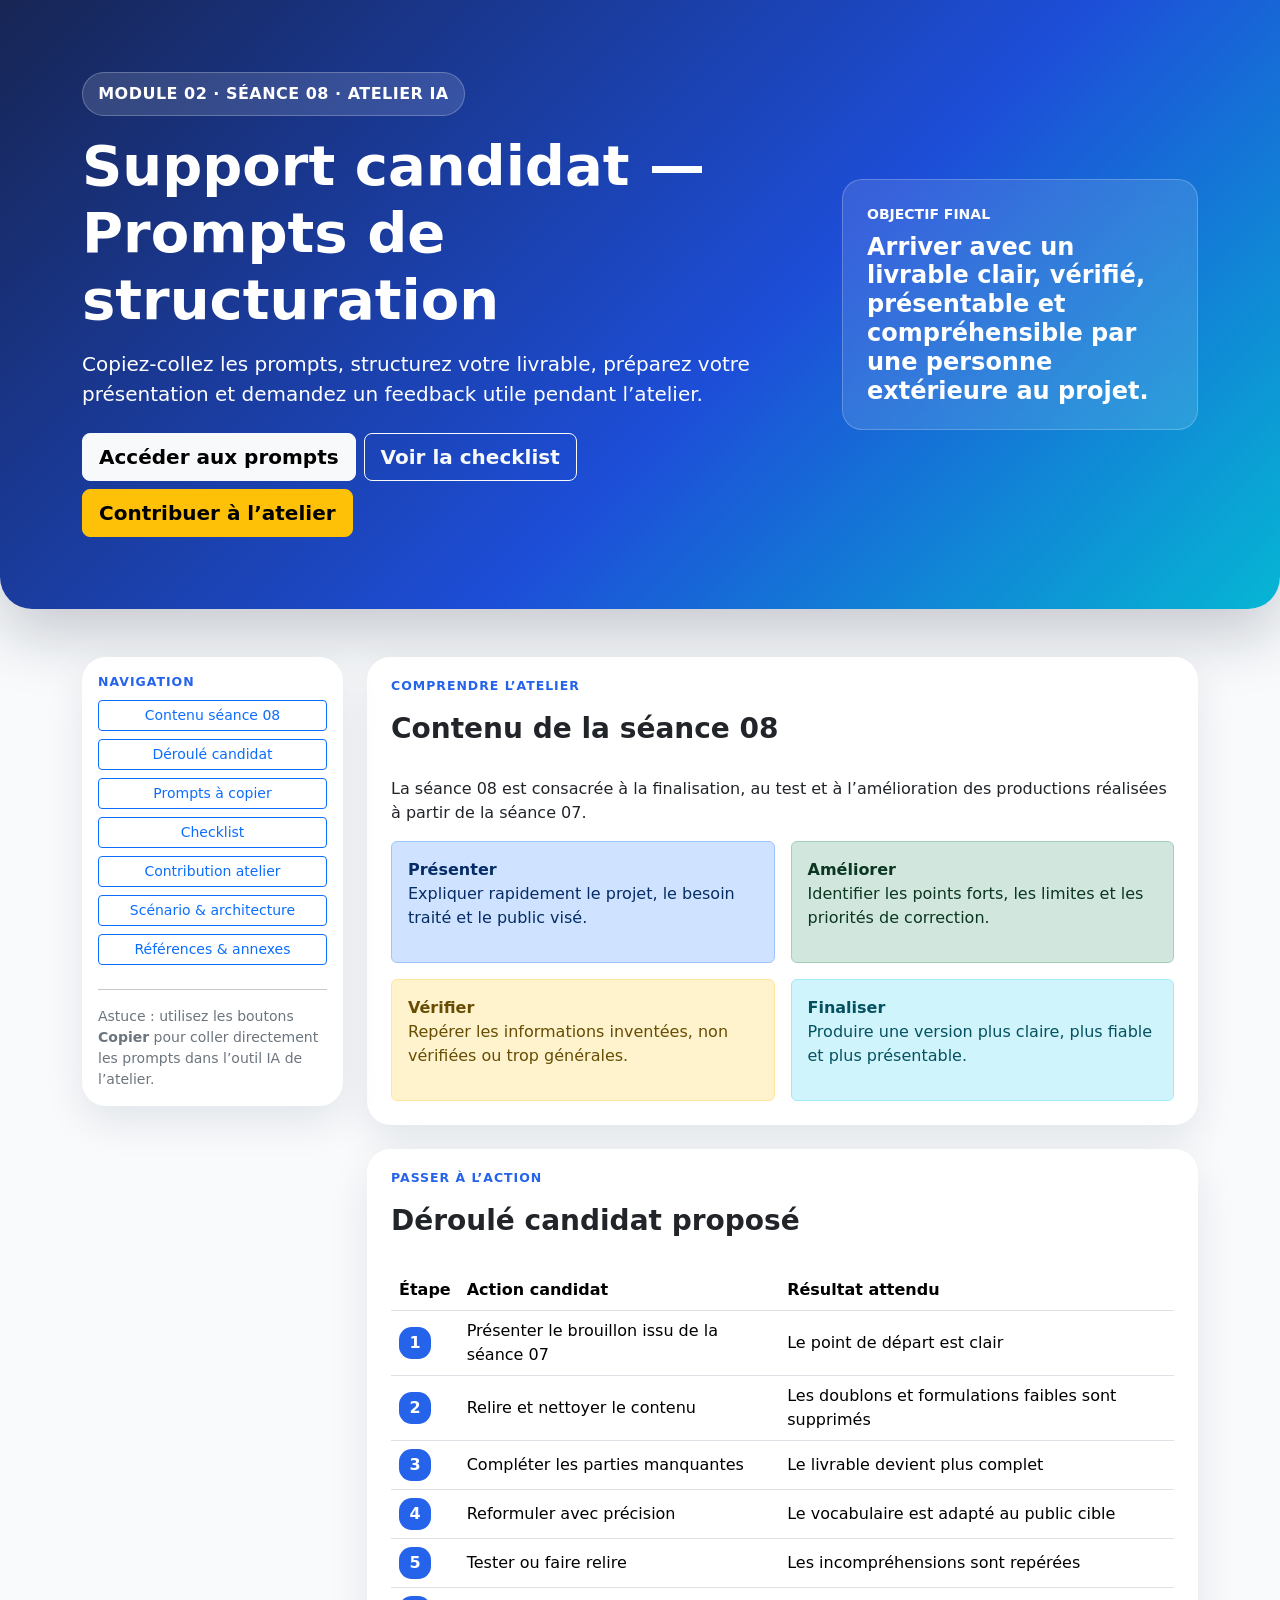
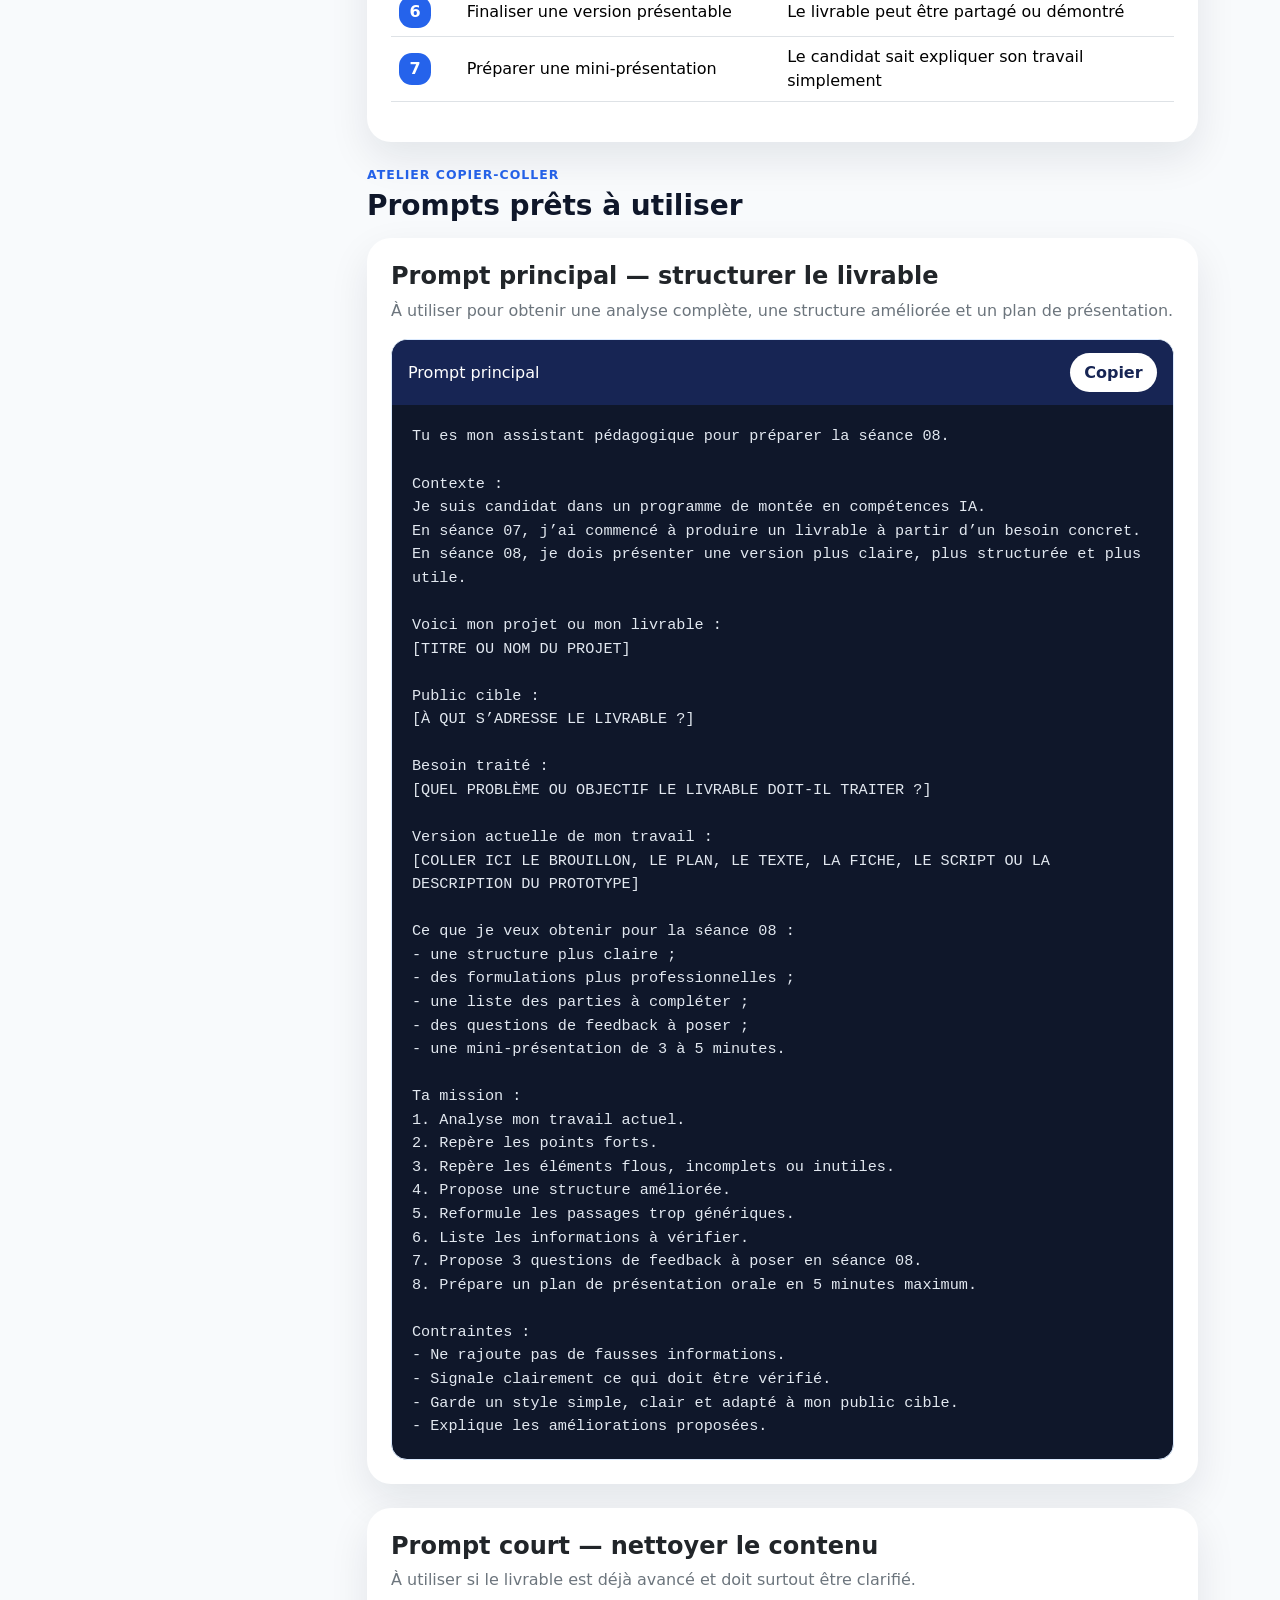
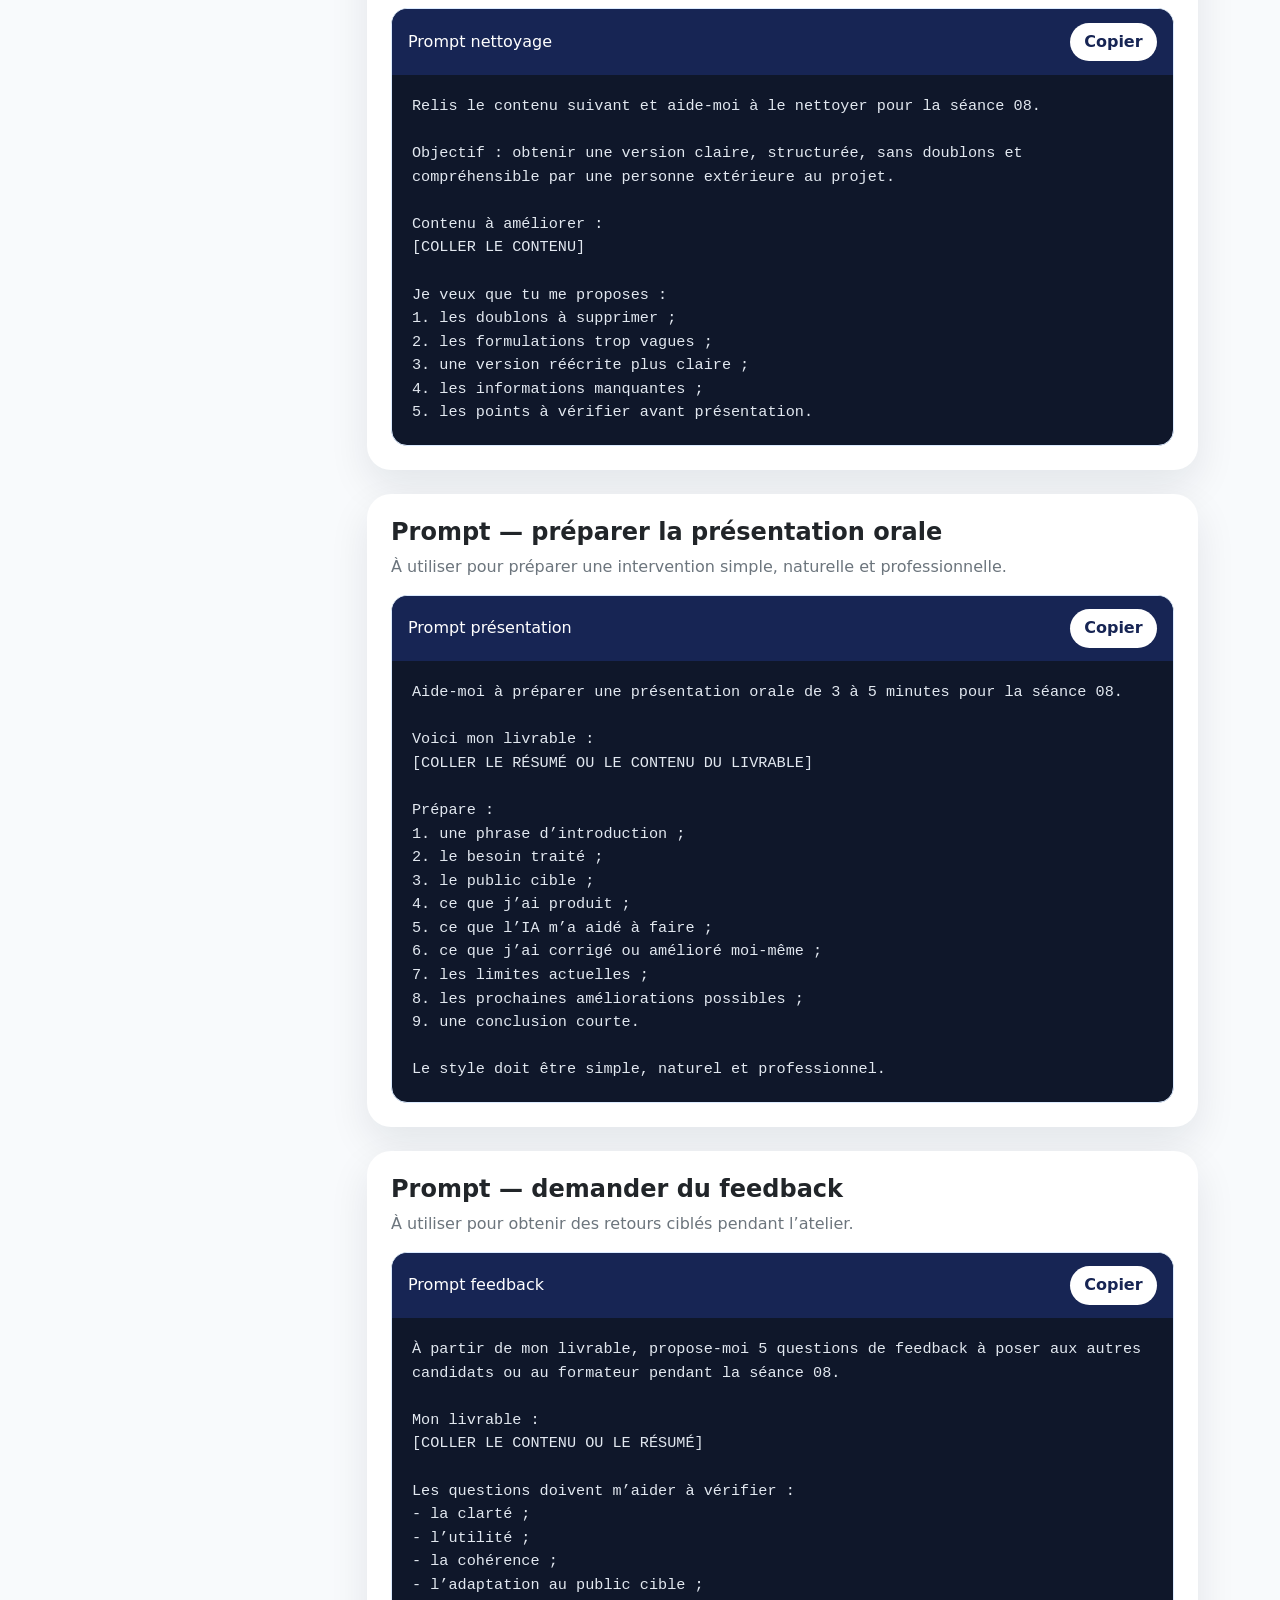
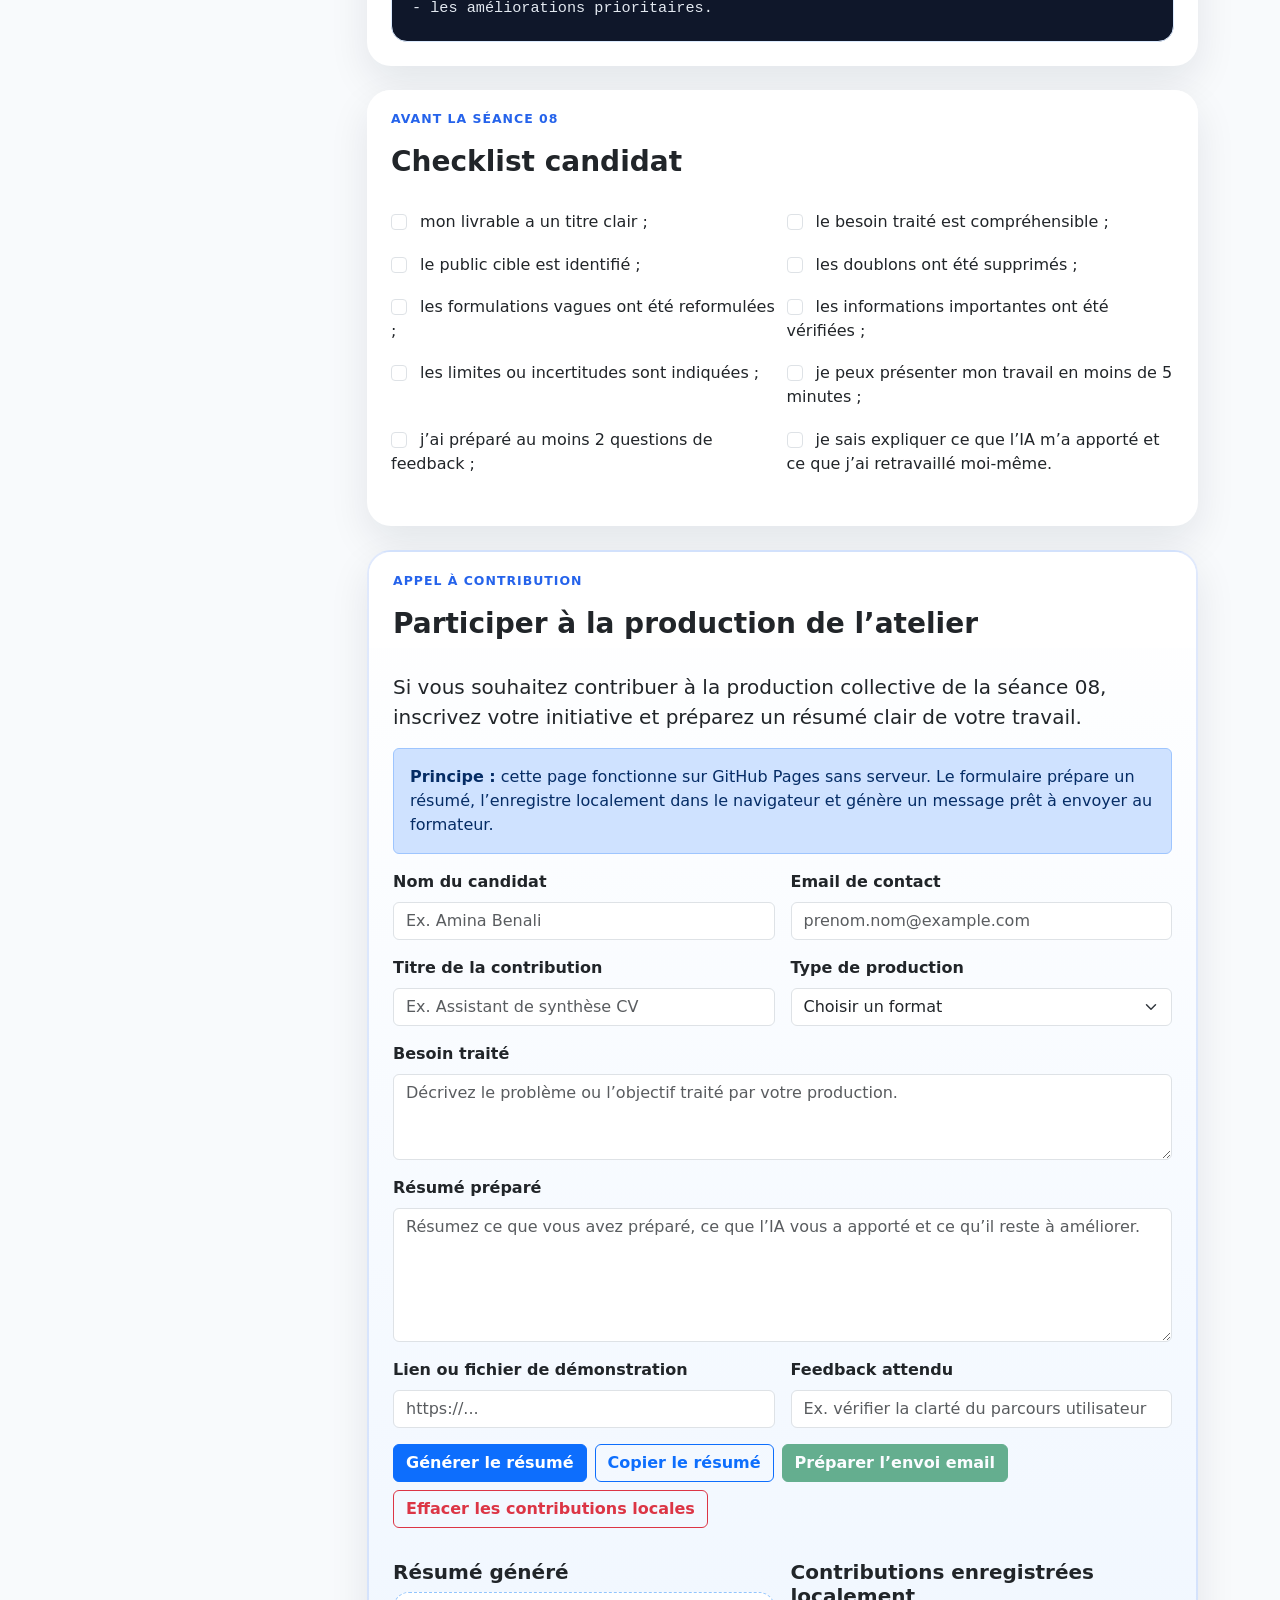
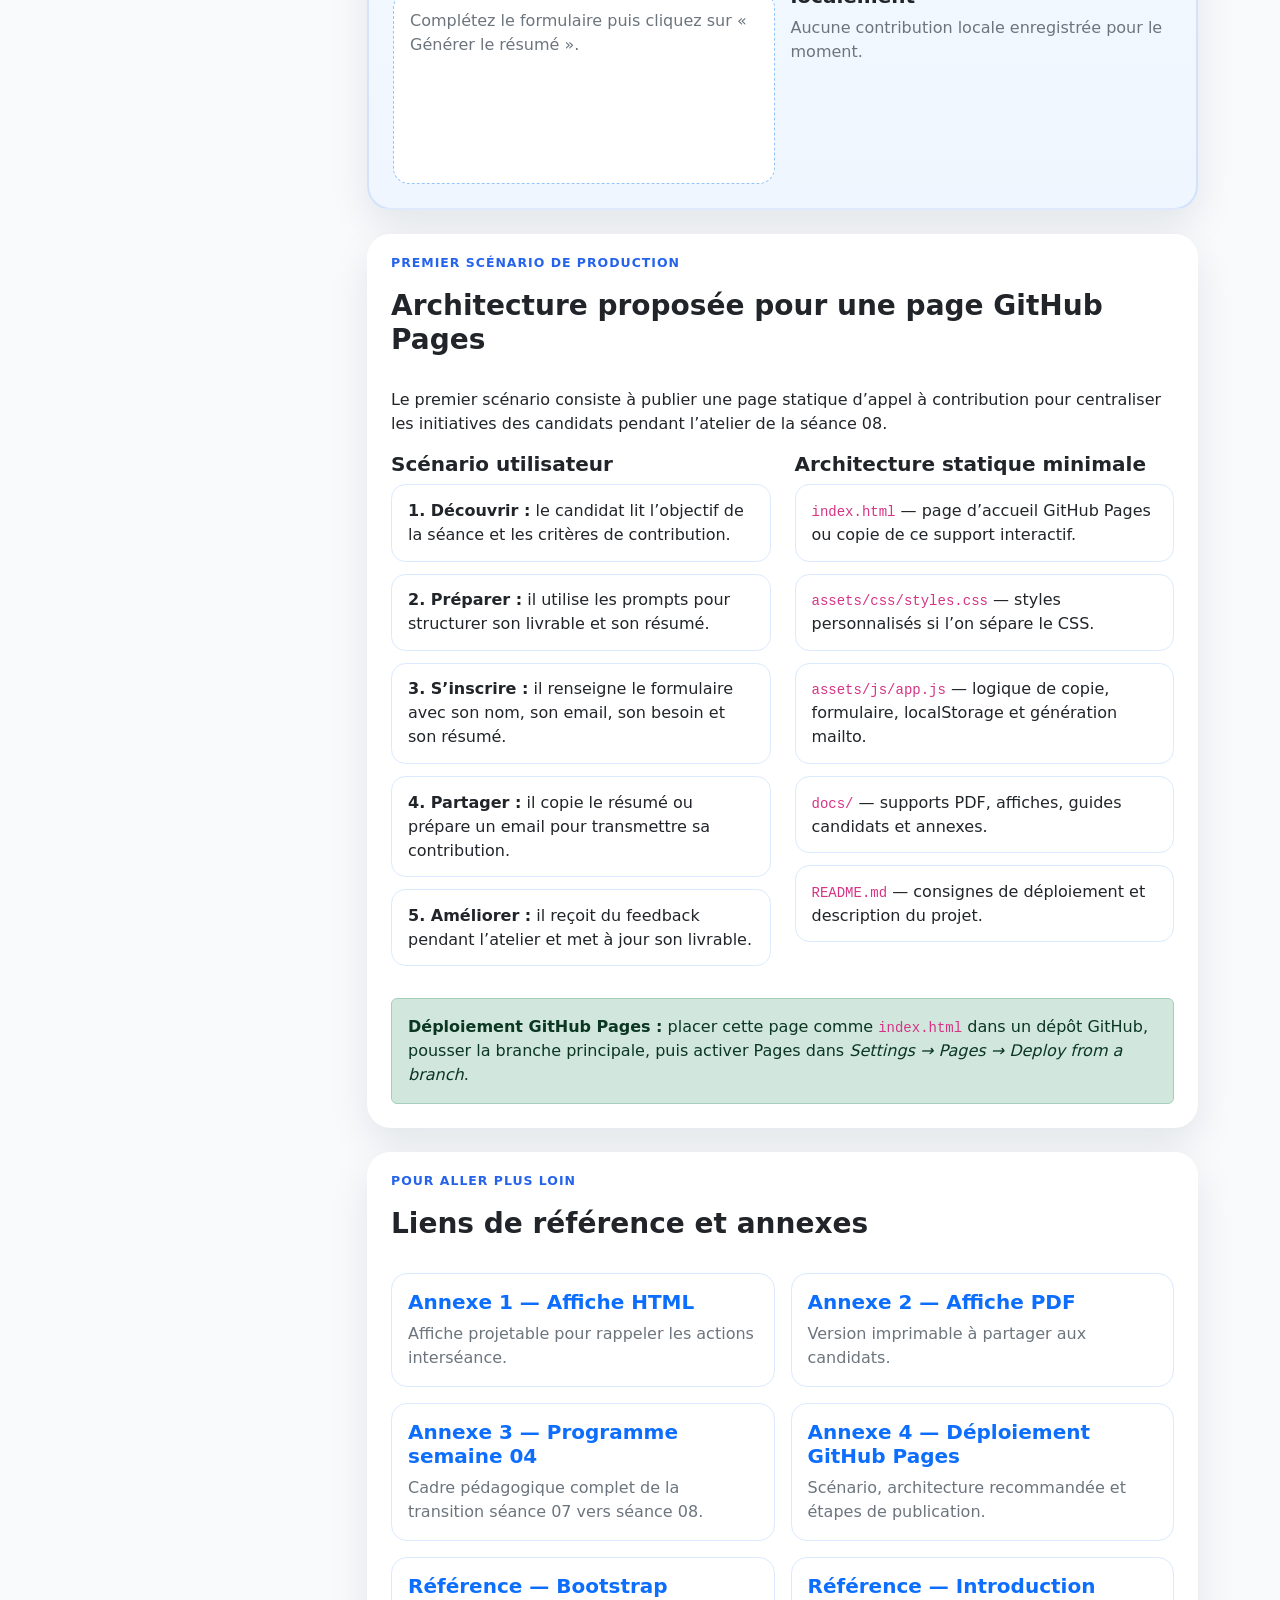
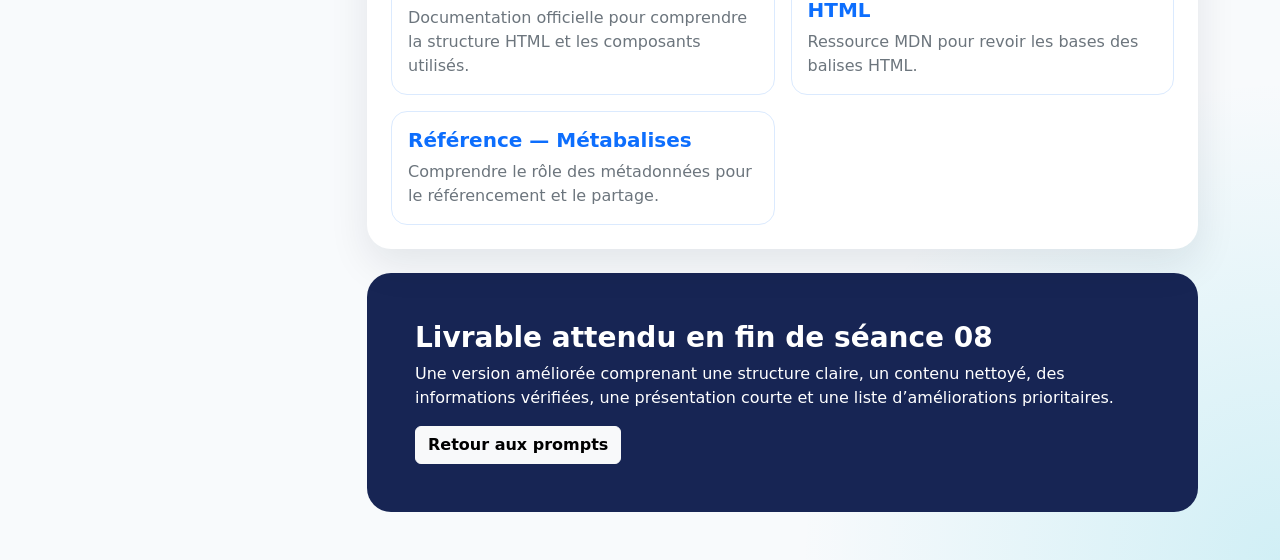
==== site-github-pages/index.html @ f7d819a7 "Initialise atelier seance 08" ====
<!doctype html>
<html lang="fr">
<head>
  <meta charset="utf-8">
  <meta name="viewport" content="width=device-width, initial-scale=1">
  <title>Support séance 08 — Prompts de structuration candidat</title>
  <meta name="description" content="Support candidat pour la séance 08 : prompts IA à copier-coller, checklist, déroulé de l’atelier, références et annexes pour structurer un livrable clair et présentable.">
  <meta name="keywords" content="séance 08, prompt IA, structuration candidat, atelier IA, livrable, pédagogie, Bootstrap, feedback, présentation orale">
  <meta name="author" content="Challenge IA — Programme pédagogique Module 02">
  <meta name="robots" content="index, follow">
  <meta property="og:title" content="Support séance 08 — Prompts de structuration candidat">
  <meta property="og:description" content="Prompts IA, boutons copier-coller, checklist et annexes pour préparer la séance 08.">
  <meta property="og:type" content="article">
  <meta property="og:locale" content="fr_FR">
  <meta name="twitter:card" content="summary_large_image">
  <meta name="theme-color" content="#172554">
  <link rel="canonical" href="index.html">
  <link href="https://cdn.jsdelivr.net/npm/bootstrap@5.3.3/dist/css/bootstrap.min.css" rel="stylesheet">
  <link rel="stylesheet" href="assets/css/styles.css">
</head>
<body>
  <header class="hero py-5 mb-5">
    <div class="container py-lg-4">
      <div class="row align-items-center g-4">
        <div class="col-lg-8">
          <span class="hero-badge mb-3">Module 02 · Séance 08 · Atelier IA</span>
          <h1 class="display-4 fw-black fw-bold mb-3">Support candidat — Prompts de structuration</h1>
          <p class="lead mb-4">Copiez-collez les prompts, structurez votre livrable, préparez votre présentation et demandez un feedback utile pendant l’atelier.</p>
          <div class="d-flex flex-wrap gap-2">
            <a class="btn btn-light btn-lg fw-bold" href="#prompts">Accéder aux prompts</a>
            <a class="btn btn-outline-light btn-lg fw-bold" href="#checklist">Voir la checklist</a>
            <a class="btn btn-warning btn-lg fw-bold" href="#contribution">Contribuer à l’atelier</a>
          </div>
        </div>
        <div class="col-lg-4">
          <div class="glass-card p-4">
            <p class="text-uppercase fw-bold small mb-2">Objectif final</p>
            <p class="h4 fw-bold mb-0">Arriver avec un livrable clair, vérifié, présentable et compréhensible par une personne extérieure au projet.</p>
          </div>
        </div>
      </div>
    </div>
  </header>

  <main class="container pb-5">
    <div class="row g-4">
      <aside class="col-lg-3">
        <nav class="sticky-nav card section-card p-3" aria-label="Navigation du support">
          <p class="section-kicker mb-2">Navigation</p>
          <a class="btn btn-sm btn-outline-primary w-100 mb-2" href="#contenu">Contenu séance 08</a>
          <a class="btn btn-sm btn-outline-primary w-100 mb-2" href="#deroule">Déroulé candidat</a>
          <a class="btn btn-sm btn-outline-primary w-100 mb-2" href="#prompts">Prompts à copier</a>
          <a class="btn btn-sm btn-outline-primary w-100 mb-2" href="#checklist">Checklist</a>
          <a class="btn btn-sm btn-outline-primary w-100 mb-2" href="#contribution">Contribution atelier</a>
          <a class="btn btn-sm btn-outline-primary w-100 mb-2" href="#architecture">Scénario & architecture</a>
          <a class="btn btn-sm btn-outline-primary w-100 mb-2" href="#annexes">Références & annexes</a>
          <hr>
          <p class="small text-secondary mb-0">Astuce : utilisez les boutons <strong>Copier</strong> pour coller directement les prompts dans l’outil IA de l’atelier.</p>
        </nav>
      </aside>

      <div class="col-lg-9">
        <section id="contenu" class="card section-card mb-4">
          <div class="card-header">
            <p class="section-kicker">Comprendre l’atelier</p>
            <h2 class="h3 fw-bold">Contenu de la séance 08</h2>
          </div>
          <div class="card-body p-4">
            <p>La séance 08 est consacrée à la finalisation, au test et à l’amélioration des productions réalisées à partir de la séance 07.</p>
            <div class="row g-3">
              <div class="col-md-6"><div class="alert alert-primary h-100"><strong>Présenter</strong><br>Expliquer rapidement le projet, le besoin traité et le public visé.</div></div>
              <div class="col-md-6"><div class="alert alert-success h-100"><strong>Améliorer</strong><br>Identifier les points forts, les limites et les priorités de correction.</div></div>
              <div class="col-md-6"><div class="alert alert-warning h-100"><strong>Vérifier</strong><br>Repérer les informations inventées, non vérifiées ou trop générales.</div></div>
              <div class="col-md-6"><div class="alert alert-info h-100"><strong>Finaliser</strong><br>Produire une version plus claire, plus fiable et plus présentable.</div></div>
            </div>
          </div>
        </section>

        <section id="deroule" class="card section-card mb-4">
          <div class="card-header">
            <p class="section-kicker">Passer à l’action</p>
            <h2 class="h3 fw-bold">Déroulé candidat proposé</h2>
          </div>
          <div class="card-body p-4">
            <div class="table-responsive">
              <table class="table table-hover align-middle">
                <thead>
                  <tr><th>Étape</th><th>Action candidat</th><th>Résultat attendu</th></tr>
                </thead>
                <tbody>
                  <tr><td><span class="step-number">1</span></td><td>Présenter le brouillon issu de la séance 07</td><td>Le point de départ est clair</td></tr>
                  <tr><td><span class="step-number">2</span></td><td>Relire et nettoyer le contenu</td><td>Les doublons et formulations faibles sont supprimés</td></tr>
                  <tr><td><span class="step-number">3</span></td><td>Compléter les parties manquantes</td><td>Le livrable devient plus complet</td></tr>
                  <tr><td><span class="step-number">4</span></td><td>Reformuler avec précision</td><td>Le vocabulaire est adapté au public cible</td></tr>
                  <tr><td><span class="step-number">5</span></td><td>Tester ou faire relire</td><td>Les incompréhensions sont repérées</td></tr>
                  <tr><td><span class="step-number">6</span></td><td>Finaliser une version présentable</td><td>Le livrable peut être partagé ou démontré</td></tr>
                  <tr><td><span class="step-number">7</span></td><td>Préparer une mini-présentation</td><td>Le candidat sait expliquer son travail simplement</td></tr>
                </tbody>
              </table>
            </div>
          </div>
        </section>

        <section id="prompts" class="mb-4">
          <div class="d-flex align-items-end justify-content-between gap-3 mb-3">
            <div>
              <p class="section-kicker mb-1">Atelier copier-coller</p>
              <h2 class="h3 fw-bold mb-0">Prompts prêts à utiliser</h2>
            </div>
          </div>

          <article class="card section-card mb-4">
            <div class="card-body p-4">
              <h3 class="h4 fw-bold">Prompt principal — structurer le livrable</h3>
              <p class="text-secondary">À utiliser pour obtenir une analyse complète, une structure améliorée et un plan de présentation.</p>
              <div class="prompt-box">
                <div class="prompt-toolbar"><span>Prompt principal</span><button class="copy-btn" data-copy-target="prompt-principal">Copier</button></div>
                <pre id="prompt-principal">Tu es mon assistant pédagogique pour préparer la séance 08.

Contexte :
Je suis candidat dans un programme de montée en compétences IA.
En séance 07, j’ai commencé à produire un livrable à partir d’un besoin concret.
En séance 08, je dois présenter une version plus claire, plus structurée et plus utile.

Voici mon projet ou mon livrable :
[TITRE OU NOM DU PROJET]

Public cible :
[À QUI S’ADRESSE LE LIVRABLE ?]

Besoin traité :
[QUEL PROBLÈME OU OBJECTIF LE LIVRABLE DOIT-IL TRAITER ?]

Version actuelle de mon travail :
[COLLER ICI LE BROUILLON, LE PLAN, LE TEXTE, LA FICHE, LE SCRIPT OU LA DESCRIPTION DU PROTOTYPE]

Ce que je veux obtenir pour la séance 08 :
- une structure plus claire ;
- des formulations plus professionnelles ;
- une liste des parties à compléter ;
- des questions de feedback à poser ;
- une mini-présentation de 3 à 5 minutes.

Ta mission :
1. Analyse mon travail actuel.
2. Repère les points forts.
3. Repère les éléments flous, incomplets ou inutiles.
4. Propose une structure améliorée.
5. Reformule les passages trop génériques.
6. Liste les informations à vérifier.
7. Propose 3 questions de feedback à poser en séance 08.
8. Prépare un plan de présentation orale en 5 minutes maximum.

Contraintes :
- Ne rajoute pas de fausses informations.
- Signale clairement ce qui doit être vérifié.
- Garde un style simple, clair et adapté à mon public cible.
- Explique les améliorations proposées.</pre>
              </div>
            </div>
          </article>

          <article class="card section-card mb-4">
            <div class="card-body p-4">
              <h3 class="h4 fw-bold">Prompt court — nettoyer le contenu</h3>
              <p class="text-secondary">À utiliser si le livrable est déjà avancé et doit surtout être clarifié.</p>
              <div class="prompt-box">
                <div class="prompt-toolbar"><span>Prompt nettoyage</span><button class="copy-btn" data-copy-target="prompt-nettoyage">Copier</button></div>
                <pre id="prompt-nettoyage">Relis le contenu suivant et aide-moi à le nettoyer pour la séance 08.

Objectif : obtenir une version claire, structurée, sans doublons et compréhensible par une personne extérieure au projet.

Contenu à améliorer :
[COLLER LE CONTENU]

Je veux que tu me proposes :
1. les doublons à supprimer ;
2. les formulations trop vagues ;
3. une version réécrite plus claire ;
4. les informations manquantes ;
5. les points à vérifier avant présentation.</pre>
              </div>
            </div>
          </article>

          <article class="card section-card mb-4">
            <div class="card-body p-4">
              <h3 class="h4 fw-bold">Prompt — préparer la présentation orale</h3>
              <p class="text-secondary">À utiliser pour préparer une intervention simple, naturelle et professionnelle.</p>
              <div class="prompt-box">
                <div class="prompt-toolbar"><span>Prompt présentation</span><button class="copy-btn" data-copy-target="prompt-presentation">Copier</button></div>
                <pre id="prompt-presentation">Aide-moi à préparer une présentation orale de 3 à 5 minutes pour la séance 08.

Voici mon livrable :
[COLLER LE RÉSUMÉ OU LE CONTENU DU LIVRABLE]

Prépare :
1. une phrase d’introduction ;
2. le besoin traité ;
3. le public cible ;
4. ce que j’ai produit ;
5. ce que l’IA m’a aidé à faire ;
6. ce que j’ai corrigé ou amélioré moi-même ;
7. les limites actuelles ;
8. les prochaines améliorations possibles ;
9. une conclusion courte.

Le style doit être simple, naturel et professionnel.</pre>
              </div>
            </div>
          </article>

          <article class="card section-card mb-4">
            <div class="card-body p-4">
              <h3 class="h4 fw-bold">Prompt — demander du feedback</h3>
              <p class="text-secondary">À utiliser pour obtenir des retours ciblés pendant l’atelier.</p>
              <div class="prompt-box">
                <div class="prompt-toolbar"><span>Prompt feedback</span><button class="copy-btn" data-copy-target="prompt-feedback">Copier</button></div>
                <pre id="prompt-feedback">À partir de mon livrable, propose-moi 5 questions de feedback à poser aux autres candidats ou au formateur pendant la séance 08.

Mon livrable :
[COLLER LE CONTENU OU LE RÉSUMÉ]

Les questions doivent m’aider à vérifier :
- la clarté ;
- l’utilité ;
- la cohérence ;
- l’adaptation au public cible ;
- les améliorations prioritaires.</pre>
              </div>
            </div>
          </article>
        </section>

        <section id="checklist" class="card section-card mb-4">
          <div class="card-header">
            <p class="section-kicker">Avant la séance 08</p>
            <h2 class="h3 fw-bold">Checklist candidat</h2>
          </div>
          <div class="card-body p-4">
            <ul class="checklist list-unstyled row g-2">
              <li class="col-md-6"><input class="form-check-input me-2" type="checkbox"> mon livrable a un titre clair ;</li>
              <li class="col-md-6"><input class="form-check-input me-2" type="checkbox"> le besoin traité est compréhensible ;</li>
              <li class="col-md-6"><input class="form-check-input me-2" type="checkbox"> le public cible est identifié ;</li>
              <li class="col-md-6"><input class="form-check-input me-2" type="checkbox"> les doublons ont été supprimés ;</li>
              <li class="col-md-6"><input class="form-check-input me-2" type="checkbox"> les formulations vagues ont été reformulées ;</li>
              <li class="col-md-6"><input class="form-check-input me-2" type="checkbox"> les informations importantes ont été vérifiées ;</li>
              <li class="col-md-6"><input class="form-check-input me-2" type="checkbox"> les limites ou incertitudes sont indiquées ;</li>
              <li class="col-md-6"><input class="form-check-input me-2" type="checkbox"> je peux présenter mon travail en moins de 5 minutes ;</li>
              <li class="col-md-6"><input class="form-check-input me-2" type="checkbox"> j’ai préparé au moins 2 questions de feedback ;</li>
              <li class="col-md-6"><input class="form-check-input me-2" type="checkbox"> je sais expliquer ce que l’IA m’a apporté et ce que j’ai retravaillé moi-même.</li>
            </ul>
          </div>
        </section>


        <section id="contribution" class="card section-card contribution-panel mb-4">
          <div class="card-header">
            <p class="section-kicker">Appel à contribution</p>
            <h2 class="h3 fw-bold">Participer à la production de l’atelier</h2>
          </div>
          <div class="card-body p-4">
            <p class="lead">Si vous souhaitez contribuer à la production collective de la séance 08, inscrivez votre initiative et préparez un résumé clair de votre travail.</p>
            <div class="alert alert-primary" role="note">
              <strong>Principe :</strong> cette page fonctionne sur GitHub Pages sans serveur. Le formulaire prépare un résumé, l’enregistre localement dans le navigateur et génère un message prêt à envoyer au formateur.
            </div>
            <form id="contributionForm" class="row g-3">
              <div class="col-md-6">
                <label class="form-label fw-bold" for="candidateName">Nom du candidat</label>
                <input class="form-control" id="candidateName" name="candidateName" type="text" placeholder="Ex. Amina Benali" required>
              </div>
              <div class="col-md-6">
                <label class="form-label fw-bold" for="candidateEmail">Email de contact</label>
                <input class="form-control" id="candidateEmail" name="candidateEmail" type="email" placeholder="prenom.nom@example.com" required>
              </div>
              <div class="col-md-6">
                <label class="form-label fw-bold" for="projectTitle">Titre de la contribution</label>
                <input class="form-control" id="projectTitle" name="projectTitle" type="text" placeholder="Ex. Assistant de synthèse CV" required>
              </div>
              <div class="col-md-6">
                <label class="form-label fw-bold" for="projectType">Type de production</label>
                <select class="form-select" id="projectType" name="projectType" required>
                  <option value="">Choisir un format</option>
                  <option>Document structuré</option>
                  <option>Fiche projet</option>
                  <option>Guide d’utilisation</option>
                  <option>Support de présentation</option>
                  <option>Prototype web</option>
                  <option>Script ou workflow</option>
                  <option>Démonstration courte</option>
                </select>
              </div>
              <div class="col-12">
                <label class="form-label fw-bold" for="projectNeed">Besoin traité</label>
                <textarea class="form-control" id="projectNeed" name="projectNeed" rows="3" placeholder="Décrivez le problème ou l’objectif traité par votre production." required></textarea>
              </div>
              <div class="col-12">
                <label class="form-label fw-bold" for="projectSummary">Résumé préparé</label>
                <textarea class="form-control" id="projectSummary" name="projectSummary" rows="5" placeholder="Résumez ce que vous avez préparé, ce que l’IA vous a apporté et ce qu’il reste à améliorer." required></textarea>
              </div>
              <div class="col-md-6">
                <label class="form-label fw-bold" for="projectLink">Lien ou fichier de démonstration</label>
                <input class="form-control" id="projectLink" name="projectLink" type="url" placeholder="https://...">
              </div>
              <div class="col-md-6">
                <label class="form-label fw-bold" for="feedbackAsk">Feedback attendu</label>
                <input class="form-control" id="feedbackAsk" name="feedbackAsk" type="text" placeholder="Ex. vérifier la clarté du parcours utilisateur" required>
              </div>
              <div class="col-12 d-flex flex-wrap gap-2">
                <button class="btn btn-primary fw-bold" type="submit">Générer le résumé</button>
                <button class="btn btn-outline-primary fw-bold" id="copyContribution" type="button">Copier le résumé</button>
                <a class="btn btn-success fw-bold disabled" id="sendContribution" href="#" aria-disabled="true">Préparer l’envoi email</a>
                <button class="btn btn-outline-danger fw-bold" id="clearContributions" type="button">Effacer les contributions locales</button>
              </div>
            </form>
            <div class="row g-3 mt-3">
              <div class="col-lg-6">
                <h3 class="h5 fw-bold">Résumé généré</h3>
                <div id="contributionPreview" class="summary-preview p-3 text-secondary">Complétez le formulaire puis cliquez sur « Générer le résumé ».</div>
              </div>
              <div class="col-lg-6">
                <h3 class="h5 fw-bold">Contributions enregistrées localement</h3>
                <div id="contributionList" class="d-grid gap-2"></div>
              </div>
            </div>
          </div>
        </section>

        <section id="architecture" class="card section-card mb-4">
          <div class="card-header">
            <p class="section-kicker">Premier scénario de production</p>
            <h2 class="h3 fw-bold">Architecture proposée pour une page GitHub Pages</h2>
          </div>
          <div class="card-body p-4">
            <p>Le premier scénario consiste à publier une page statique d’appel à contribution pour centraliser les initiatives des candidats pendant l’atelier de la séance 08.</p>
            <div class="row g-4">
              <div class="col-lg-6">
                <h3 class="h5 fw-bold">Scénario utilisateur</h3>
                <ol class="architecture-list list-unstyled">
                  <li><strong>1. Découvrir :</strong> le candidat lit l’objectif de la séance et les critères de contribution.</li>
                  <li><strong>2. Préparer :</strong> il utilise les prompts pour structurer son livrable et son résumé.</li>
                  <li><strong>3. S’inscrire :</strong> il renseigne le formulaire avec son nom, son email, son besoin et son résumé.</li>
                  <li><strong>4. Partager :</strong> il copie le résumé ou prépare un email pour transmettre sa contribution.</li>
                  <li><strong>5. Améliorer :</strong> il reçoit du feedback pendant l’atelier et met à jour son livrable.</li>
                </ol>
              </div>
              <div class="col-lg-6">
                <h3 class="h5 fw-bold">Architecture statique minimale</h3>
                <ul class="architecture-list list-unstyled">
                  <li><code>index.html</code> — page d’accueil GitHub Pages ou copie de ce support interactif.</li>
                  <li><code>assets/css/styles.css</code> — styles personnalisés si l’on sépare le CSS.</li>
                  <li><code>assets/js/app.js</code> — logique de copie, formulaire, localStorage et génération mailto.</li>
                  <li><code>docs/</code> — supports PDF, affiches, guides candidats et annexes.</li>
                  <li><code>README.md</code> — consignes de déploiement et description du projet.</li>
                </ul>
              </div>
            </div>
            <div class="alert alert-success mt-3 mb-0">
              <strong>Déploiement GitHub Pages :</strong> placer cette page comme <code>index.html</code> dans un dépôt GitHub, pousser la branche principale, puis activer Pages dans <em>Settings → Pages → Deploy from a branch</em>.
            </div>
          </div>
        </section>

        <section id="annexes" class="card section-card mb-4">
          <div class="card-header">
            <p class="section-kicker">Pour aller plus loin</p>
            <h2 class="h3 fw-bold">Liens de référence et annexes</h2>
          </div>
          <div class="card-body p-4">
            <div class="row g-3">
              <div class="col-md-6">
                <a class="link-card d-block p-3 text-decoration-none h-100" href="docs/affiche-preparation-seance-08.html">
                  <h3 class="h5 fw-bold">Annexe 1 — Affiche HTML</h3>
                  <p class="mb-0 text-secondary">Affiche projetable pour rappeler les actions interséance.</p>
                </a>
              </div>
              <div class="col-md-6">
                <a class="link-card d-block p-3 text-decoration-none h-100" href="docs/affiche-preparation-seance-08.pdf">
                  <h3 class="h5 fw-bold">Annexe 2 — Affiche PDF</h3>
                  <p class="mb-0 text-secondary">Version imprimable à partager aux candidats.</p>
                </a>
              </div>
              <div class="col-md-6">
                <a class="link-card d-block p-3 text-decoration-none h-100" href="docs/semaine-03&04-v1.md">
                  <h3 class="h5 fw-bold">Annexe 3 — Programme semaine 04</h3>
                  <p class="mb-0 text-secondary">Cadre pédagogique complet de la transition séance 07 vers séance 08.</p>
                </a>
              </div>
              <div class="col-md-6">
                <a class="link-card d-block p-3 text-decoration-none h-100" href="README.md">
                  <h3 class="h5 fw-bold">Annexe 4 — Déploiement GitHub Pages</h3>
                  <p class="mb-0 text-secondary">Scénario, architecture recommandée et étapes de publication.</p>
                </a>
              </div>
              <div class="col-md-6">
                <a class="link-card d-block p-3 text-decoration-none h-100" href="https://getbootstrap.com/docs/5.3/getting-started/introduction/" target="_blank" rel="noopener noreferrer">
                  <h3 class="h5 fw-bold">Référence — Bootstrap</h3>
                  <p class="mb-0 text-secondary">Documentation officielle pour comprendre la structure HTML et les composants utilisés.</p>
                </a>
              </div>
              <div class="col-md-6">
                <a class="link-card d-block p-3 text-decoration-none h-100" href="https://developer.mozilla.org/fr/docs/Learn/HTML/Introduction_to_HTML" target="_blank" rel="noopener noreferrer">
                  <h3 class="h5 fw-bold">Référence — Introduction HTML</h3>
                  <p class="mb-0 text-secondary">Ressource MDN pour revoir les bases des balises HTML.</p>
                </a>
              </div>
              <div class="col-md-6">
                <a class="link-card d-block p-3 text-decoration-none h-100" href="https://developer.mozilla.org/fr/docs/Learn/HTML/Introduction_to_HTML/The_head_metadata_in_HTML" target="_blank" rel="noopener noreferrer">
                  <h3 class="h5 fw-bold">Référence — Métabalises</h3>
                  <p class="mb-0 text-secondary">Comprendre le rôle des métadonnées pour le référencement et le partage.</p>
                </a>
              </div>
            </div>
          </div>
        </section>

        <section class="footer-cta p-4 p-lg-5">
          <h2 class="h3 fw-bold">Livrable attendu en fin de séance 08</h2>
          <p class="mb-3">Une version améliorée comprenant une structure claire, un contenu nettoyé, des informations vérifiées, une présentation courte et une liste d’améliorations prioritaires.</p>
          <a class="btn btn-light fw-bold" href="#prompts">Retour aux prompts</a>
        </section>
      </div>
    </div>
  </main>

  <div class="toast-container position-fixed bottom-0 end-0 p-3">
    <div id="copyToast" class="toast align-items-center text-bg-success border-0" role="status" aria-live="polite" aria-atomic="true">
      <div class="d-flex">
        <div class="toast-body">Prompt copié dans le presse-papiers.</div>
        <button type="button" class="btn-close btn-close-white me-2 m-auto" data-bs-dismiss="toast" aria-label="Fermer"></button>
      </div>
    </div>
  </div>

  <script src="https://cdn.jsdelivr.net/npm/bootstrap@5.3.3/dist/js/bootstrap.bundle.min.js"></script>
  <script src="assets/js/app.js"></script>
</body>
</html>
---- site-github-pages/assets/css/styles.css ----
:root {
      --ctm-blue-dark: #172554;
      --ctm-blue: #2563eb;
      --ctm-cyan: #06b6d4;
      --ctm-green: #16a34a;
      --ctm-orange: #f97316;
      --ctm-purple: #7c3aed;
      --ctm-light: #f8fafc;
      --ctm-text: #0f172a;
    }

    body {
      background:
        radial-gradient(circle at top left, rgba(37, 99, 235, 0.18), transparent 34rem),
        radial-gradient(circle at bottom right, rgba(6, 182, 212, 0.16), transparent 30rem),
        var(--ctm-light);
      color: var(--ctm-text);
      font-family: system-ui, -apple-system, BlinkMacSystemFont, "Segoe UI", sans-serif;
    }

    .hero {
      background: linear-gradient(135deg, var(--ctm-blue-dark), #1d4ed8 58%, var(--ctm-cyan));
      color: white;
      border-radius: 0 0 2rem 2rem;
      box-shadow: 0 1.5rem 4rem rgba(15, 23, 42, 0.22);
    }

    .hero-badge {
      display: inline-flex;
      align-items: center;
      gap: 0.5rem;
      padding: 0.55rem 0.95rem;
      border: 1px solid rgba(255, 255, 255, 0.24);
      border-radius: 999px;
      background: rgba(255, 255, 255, 0.13);
      font-weight: 700;
      letter-spacing: 0.03em;
      text-transform: uppercase;
    }

    .glass-card {
      border: 1px solid rgba(255, 255, 255, 0.22);
      background: rgba(255, 255, 255, 0.12);
      border-radius: 1.25rem;
      backdrop-filter: blur(10px);
    }

    .sticky-nav {
      position: sticky;
      top: 1rem;
      z-index: 20;
    }

    .section-card {
      border: 0;
      border-radius: 1.5rem;
      box-shadow: 0 1rem 2.5rem rgba(15, 23, 42, 0.09);
      overflow: hidden;
    }

    .section-card .card-header {
      border: 0;
      background: white;
      padding: 1.25rem 1.5rem 0;
    }

    .section-kicker {
      color: var(--ctm-blue);
      font-size: 0.78rem;
      font-weight: 800;
      letter-spacing: 0.08em;
      text-transform: uppercase;
    }

    .step-number {
      display: inline-grid;
      place-items: center;
      width: 2rem;
      height: 2rem;
      border-radius: 0.8rem;
      background: var(--ctm-blue);
      color: white;
      font-weight: 900;
    }

    .prompt-box {
      position: relative;
      border: 1px solid #dbeafe;
      border-radius: 1rem;
      background: #0f172a;
      overflow: hidden;
    }

    .prompt-toolbar {
      display: flex;
      justify-content: space-between;
      align-items: center;
      gap: 1rem;
      padding: 0.85rem 1rem;
      background: #172554;
      color: white;
    }

    pre {
      margin: 0;
      padding: 1.25rem;
      color: #e2e8f0;
      white-space: pre-wrap;
      word-break: break-word;
      font-size: 0.95rem;
      line-height: 1.55;
    }

    .copy-btn {
      border: 0;
      border-radius: 999px;
      background: white;
      color: var(--ctm-blue-dark);
      font-weight: 800;
      padding: 0.45rem 0.9rem;
    }

    .copy-btn:hover,
    .copy-btn:focus {
      background: #dbeafe;
      color: var(--ctm-blue-dark);
    }

    .link-card {
      border: 1px solid #dbeafe;
      border-radius: 1rem;
      background: #ffffff;
      transition: transform 0.2s ease, box-shadow 0.2s ease;
    }

    .link-card:hover {
      transform: translateY(-3px);
      box-shadow: 0 1rem 2rem rgba(37, 99, 235, 0.12);
    }

    .checklist li {
      margin-bottom: 0.65rem;
    }

    .footer-cta {
      background: var(--ctm-blue-dark);
      color: white;
      border-radius: 1.5rem;
    }

    .contribution-panel {
      border: 2px solid rgba(37, 99, 235, 0.14);
      background: linear-gradient(180deg, #ffffff 0%, #eff6ff 100%);
    }

    .architecture-list li {
      padding: 0.85rem 1rem;
      border: 1px solid #dbeafe;
      border-radius: 0.9rem;
      background: white;
      margin-bottom: 0.75rem;
    }

    .summary-preview {
      min-height: 12rem;
      border: 1px dashed #93c5fd;
      border-radius: 1rem;
      background: #ffffff;
      white-space: pre-wrap;
    }

    .submission-card {
      border-left: 0.35rem solid var(--ctm-green);
      background: #f0fdf4;
    }

    @media print {
      .sticky-nav,
      .copy-btn,
      .toast-container,
      .btn {
        display: none !important;
      }

      body {
        background: white;
      }

      .hero,
      .section-card,
      .footer-cta {
        box-shadow: none;
        border-radius: 0;
      }

      pre {
        color: #111827;
        background: white;
        border: 1px solid #cbd5e1;
      }
    }
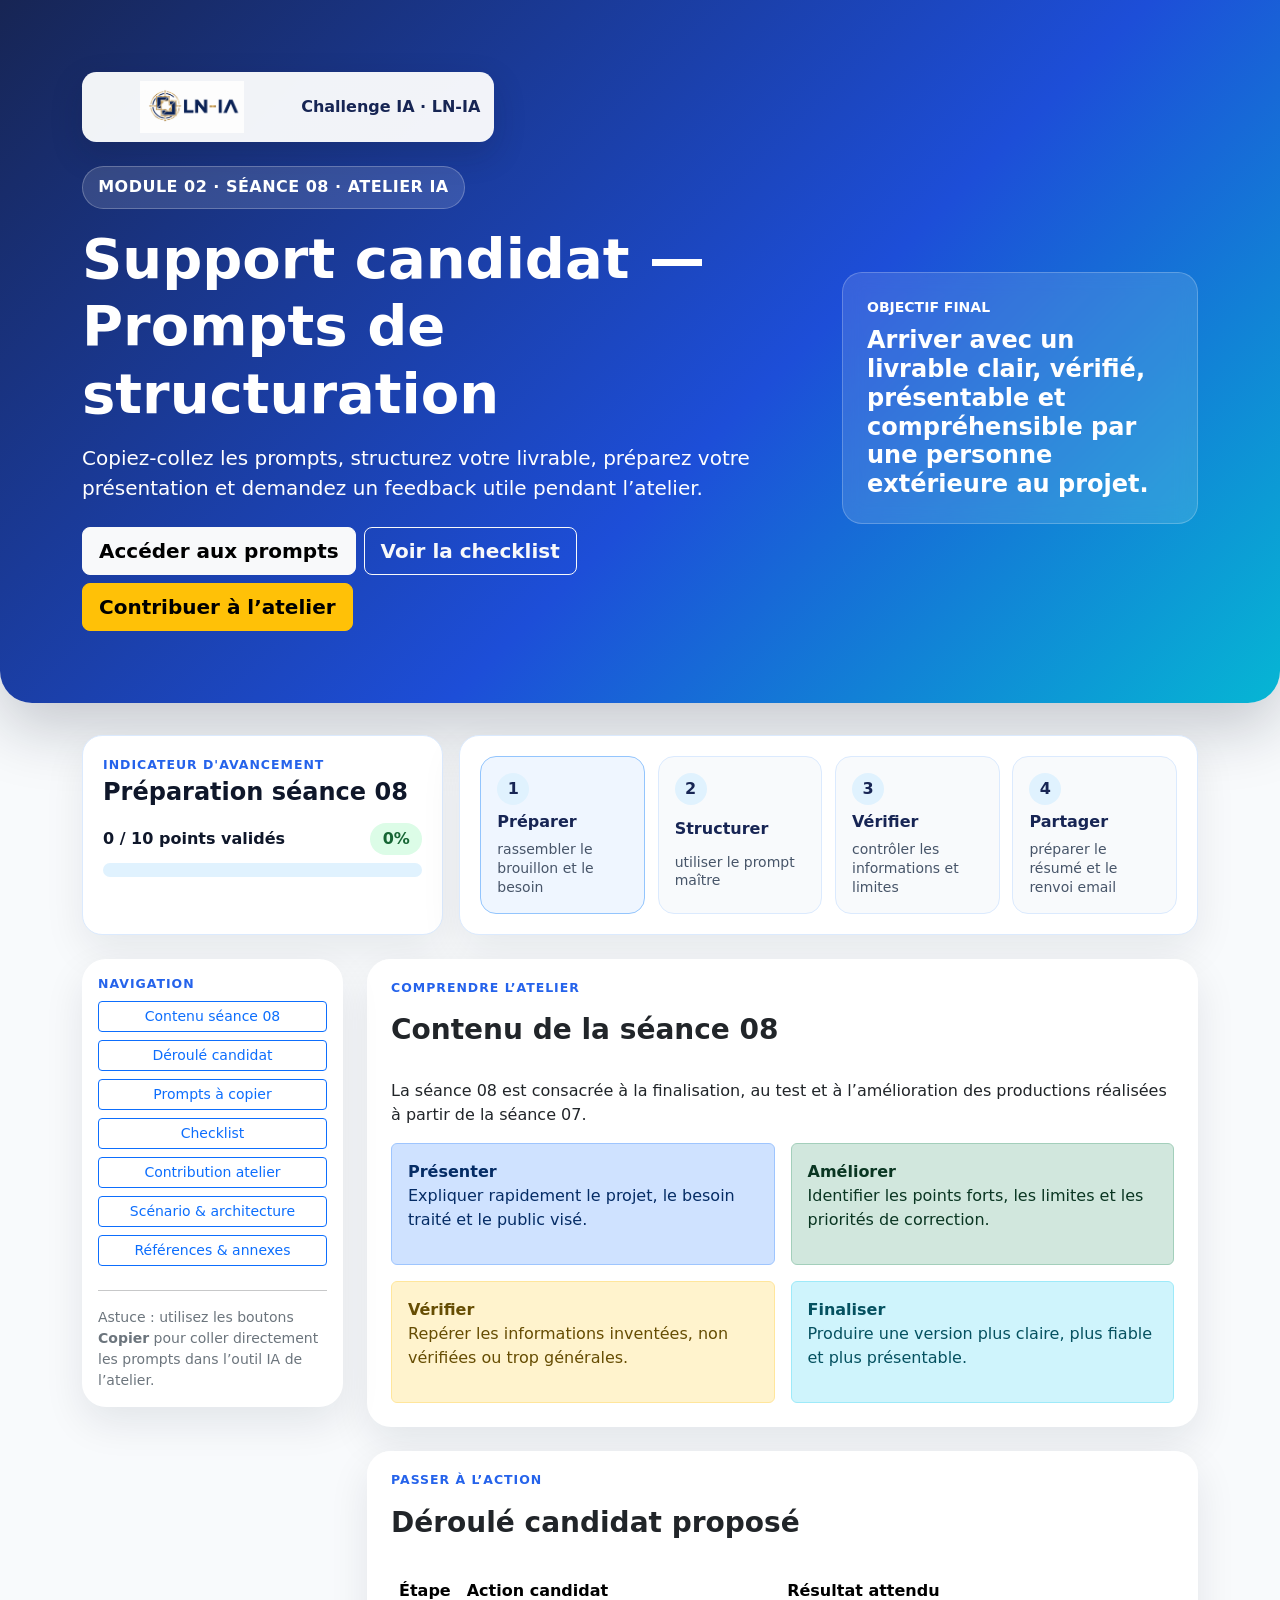
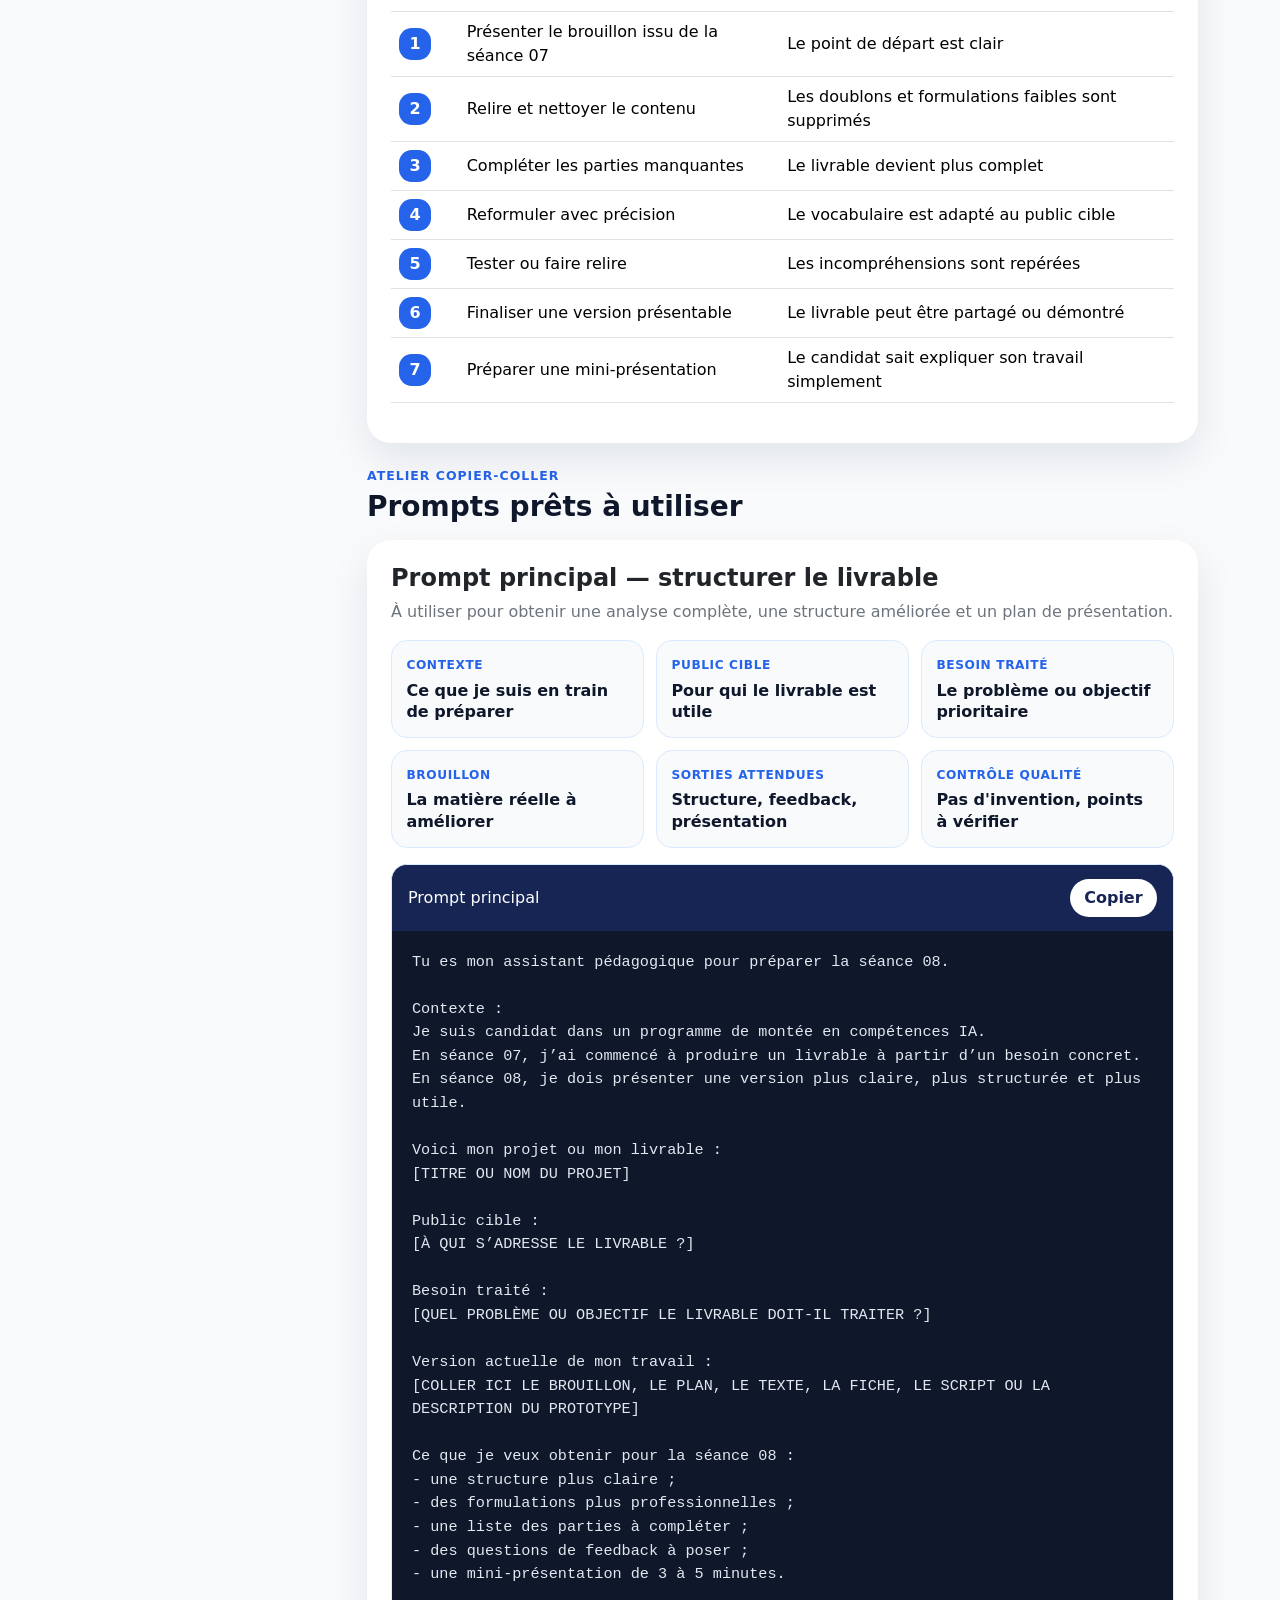
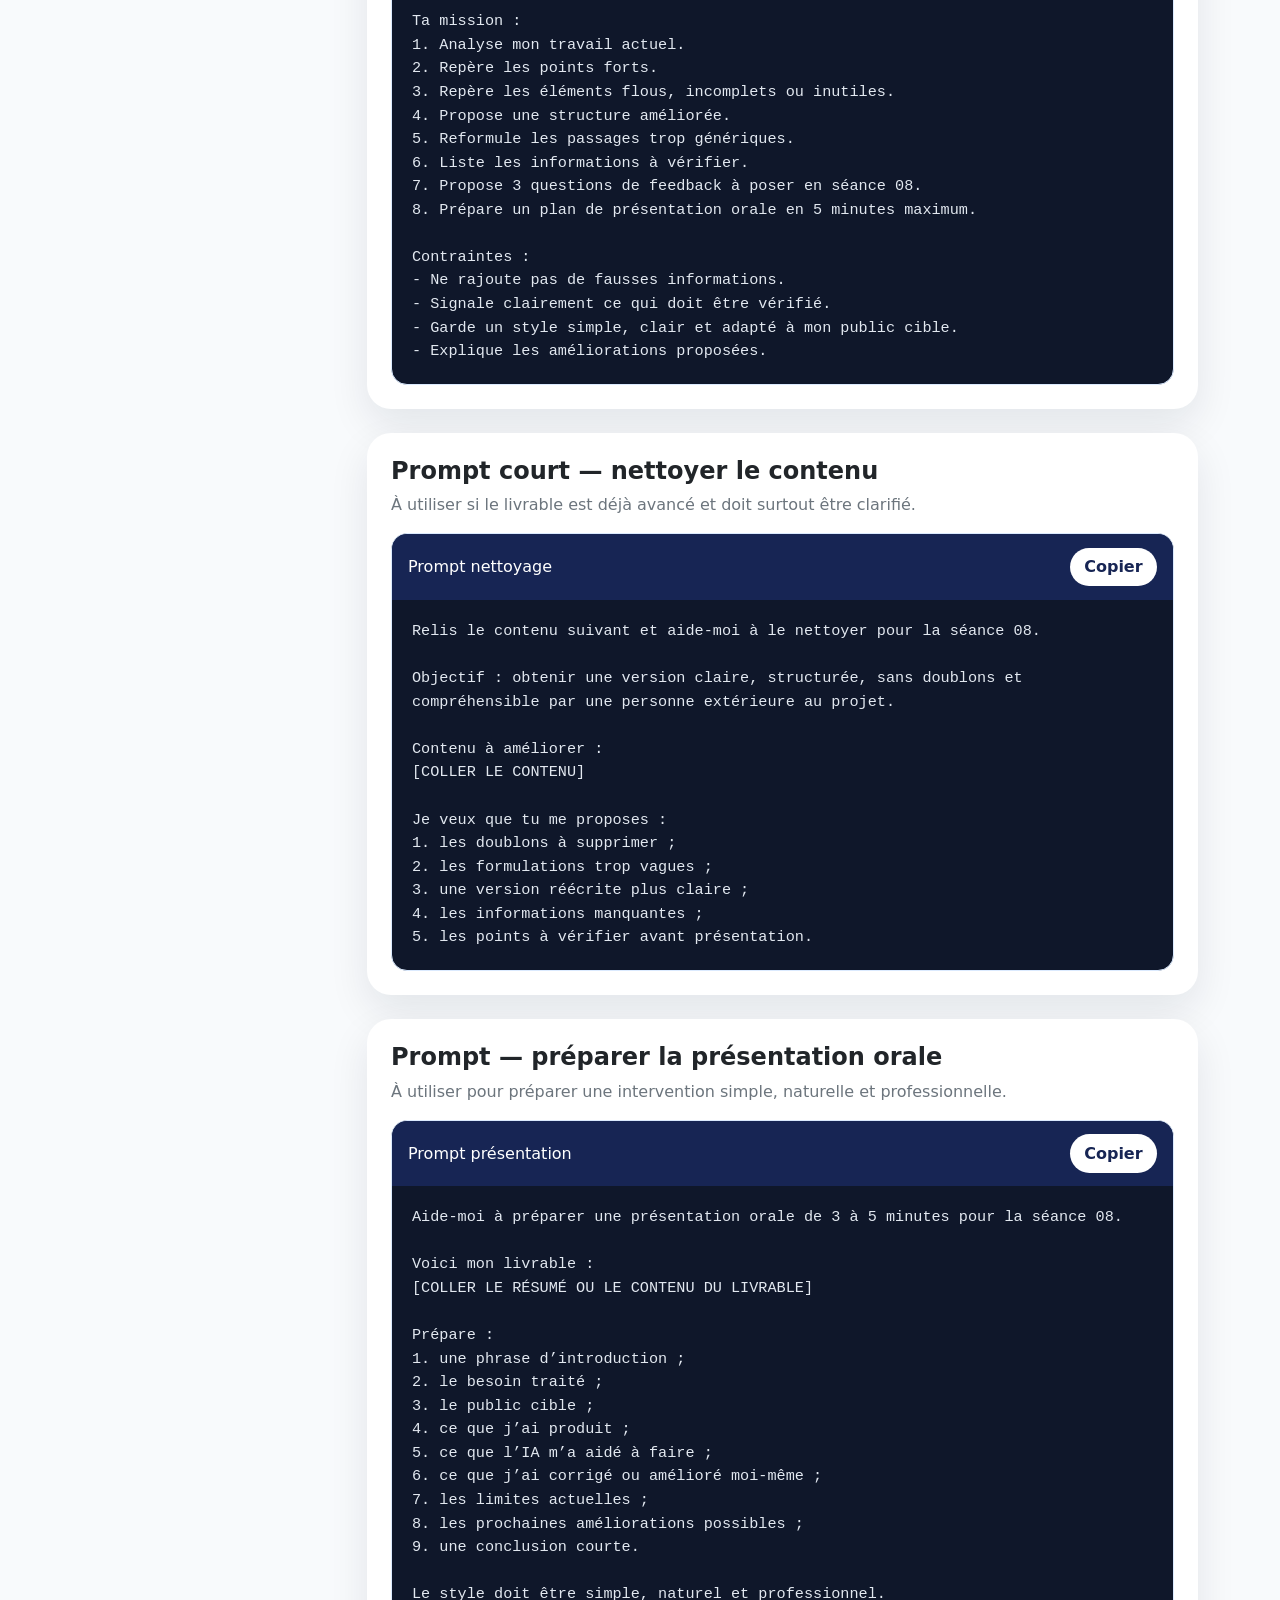
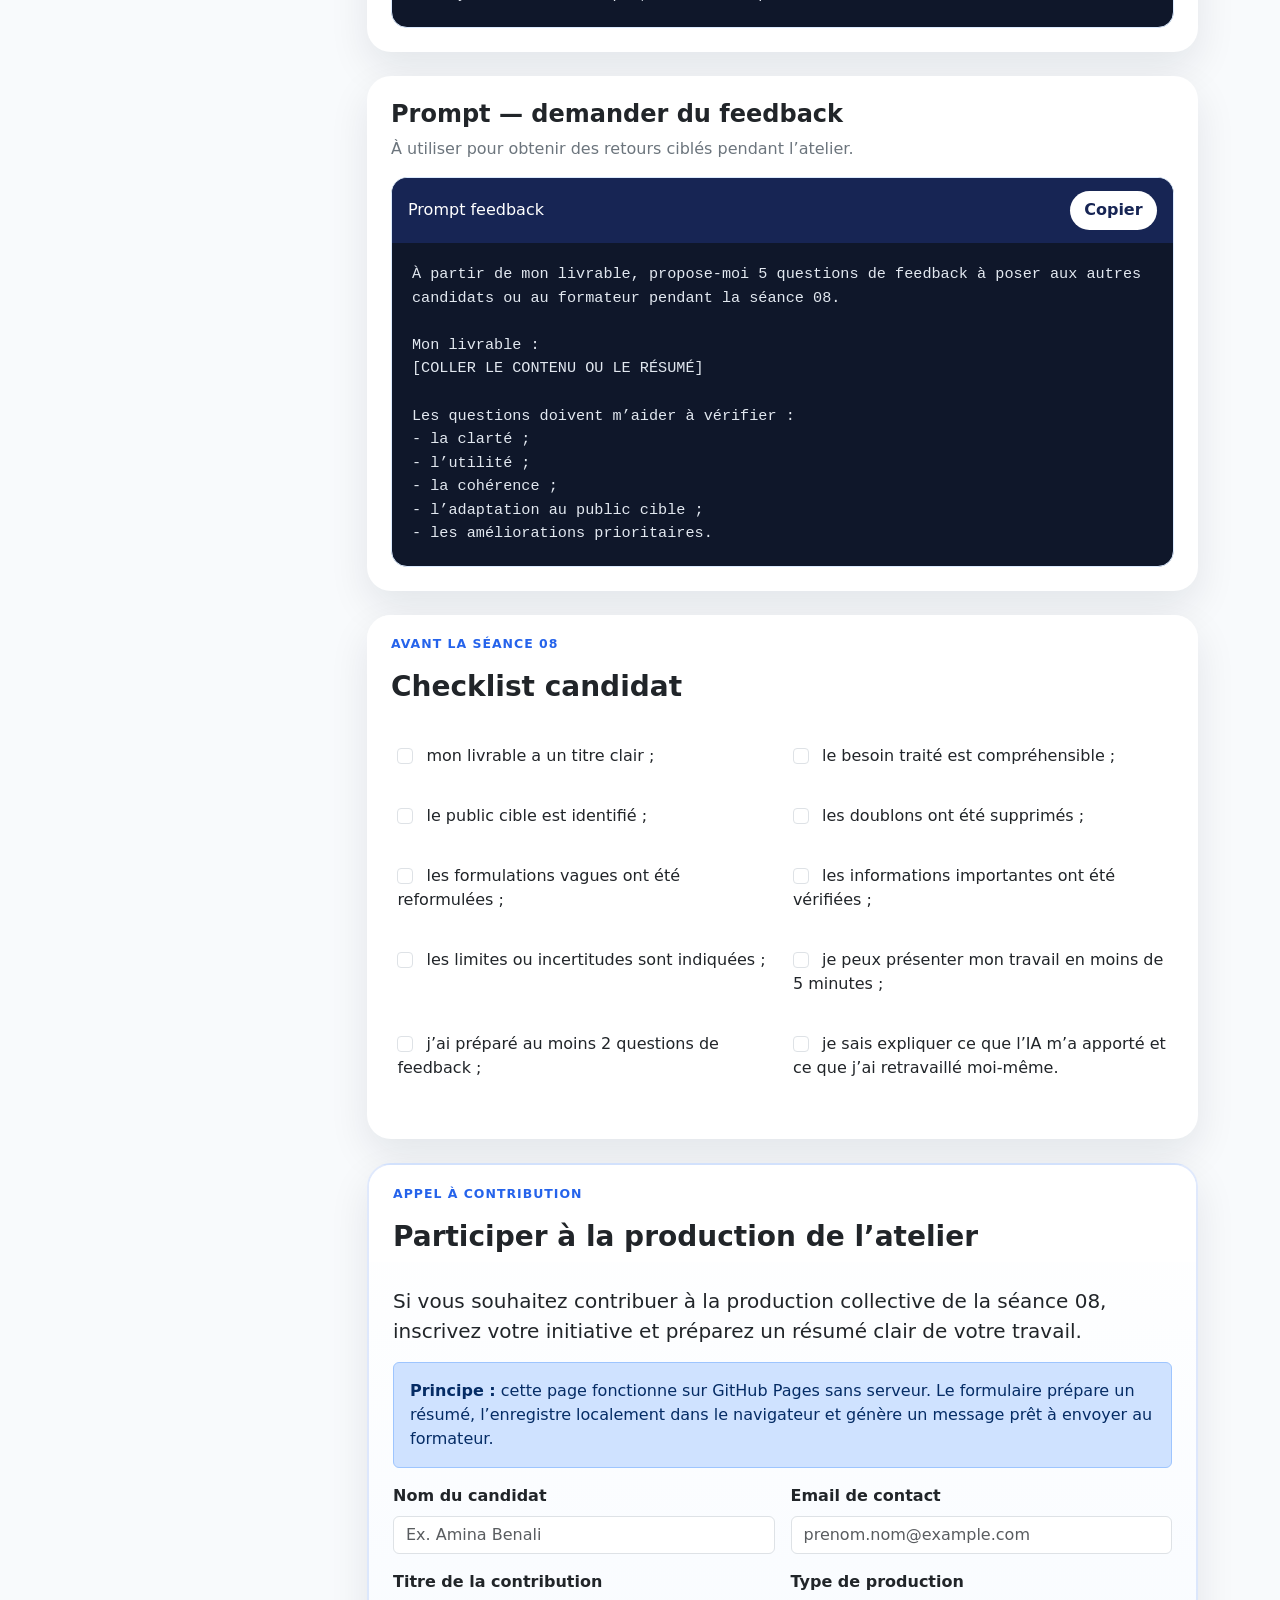
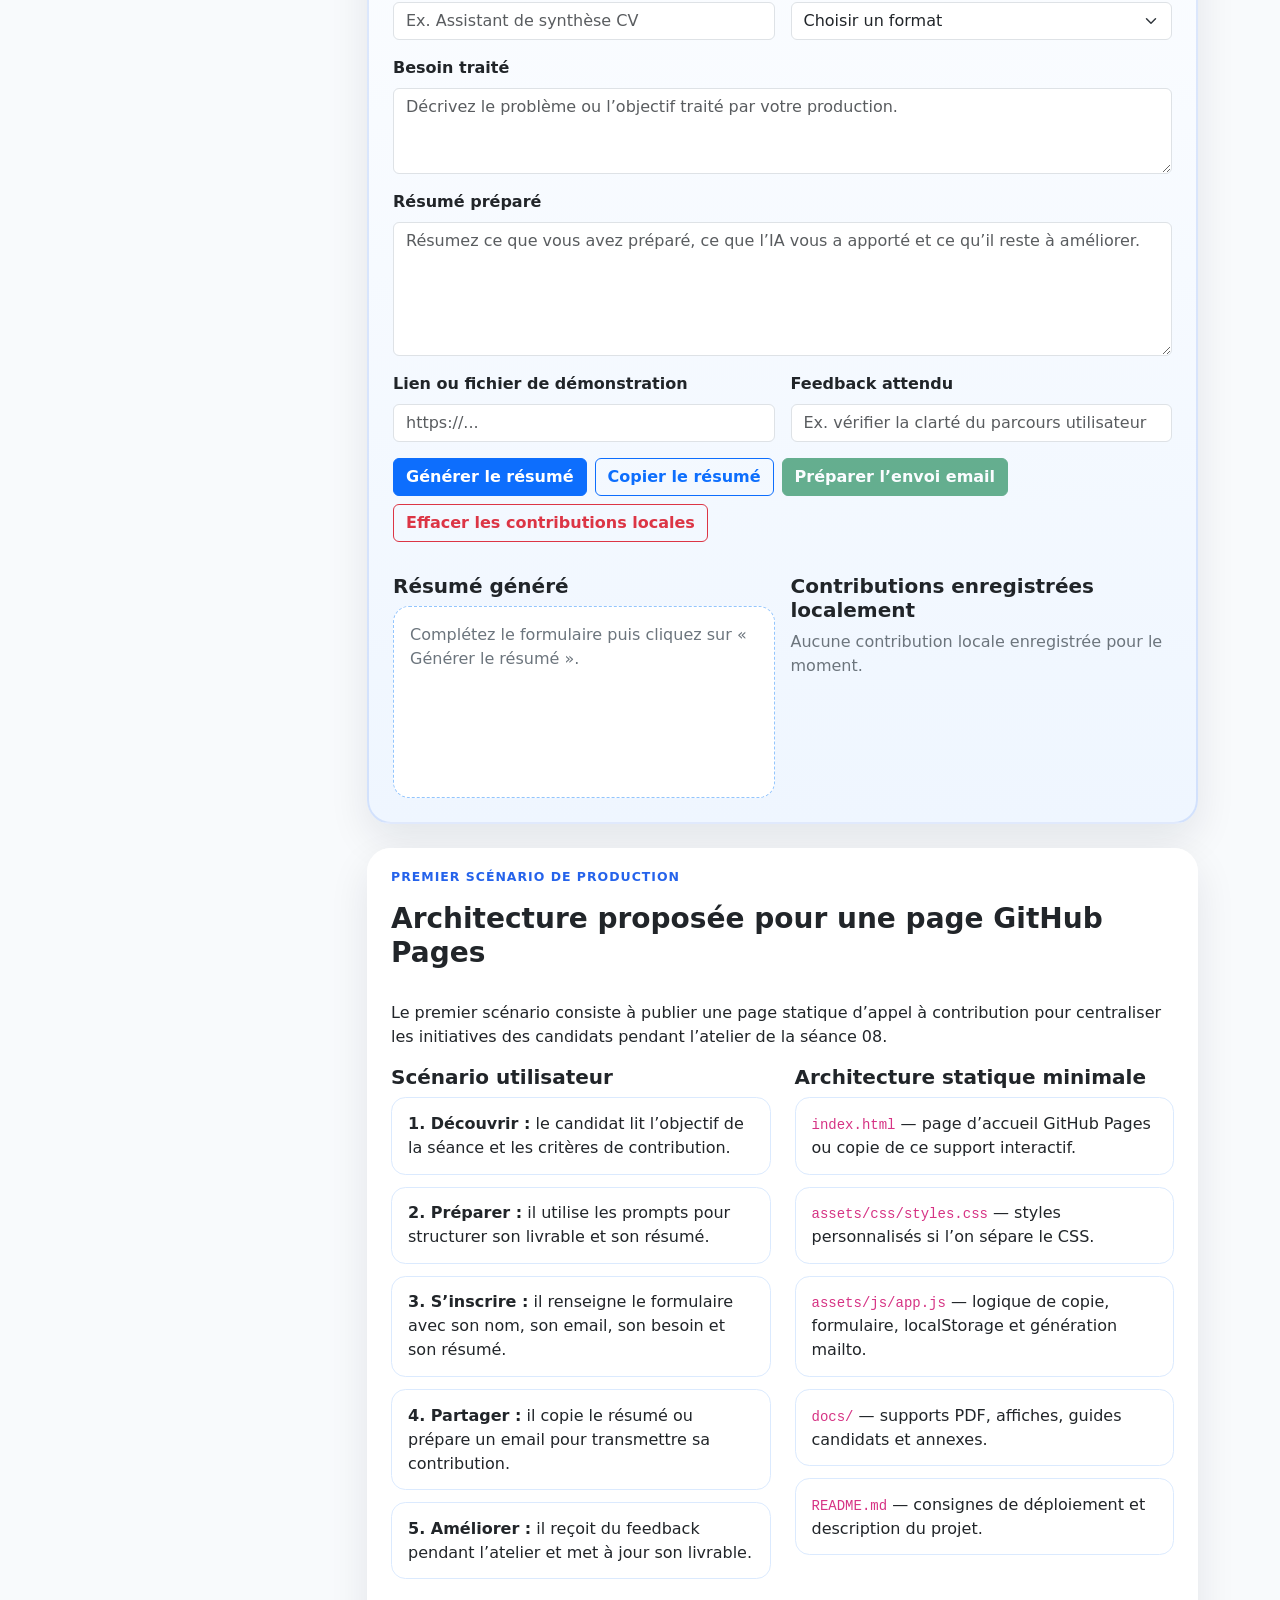
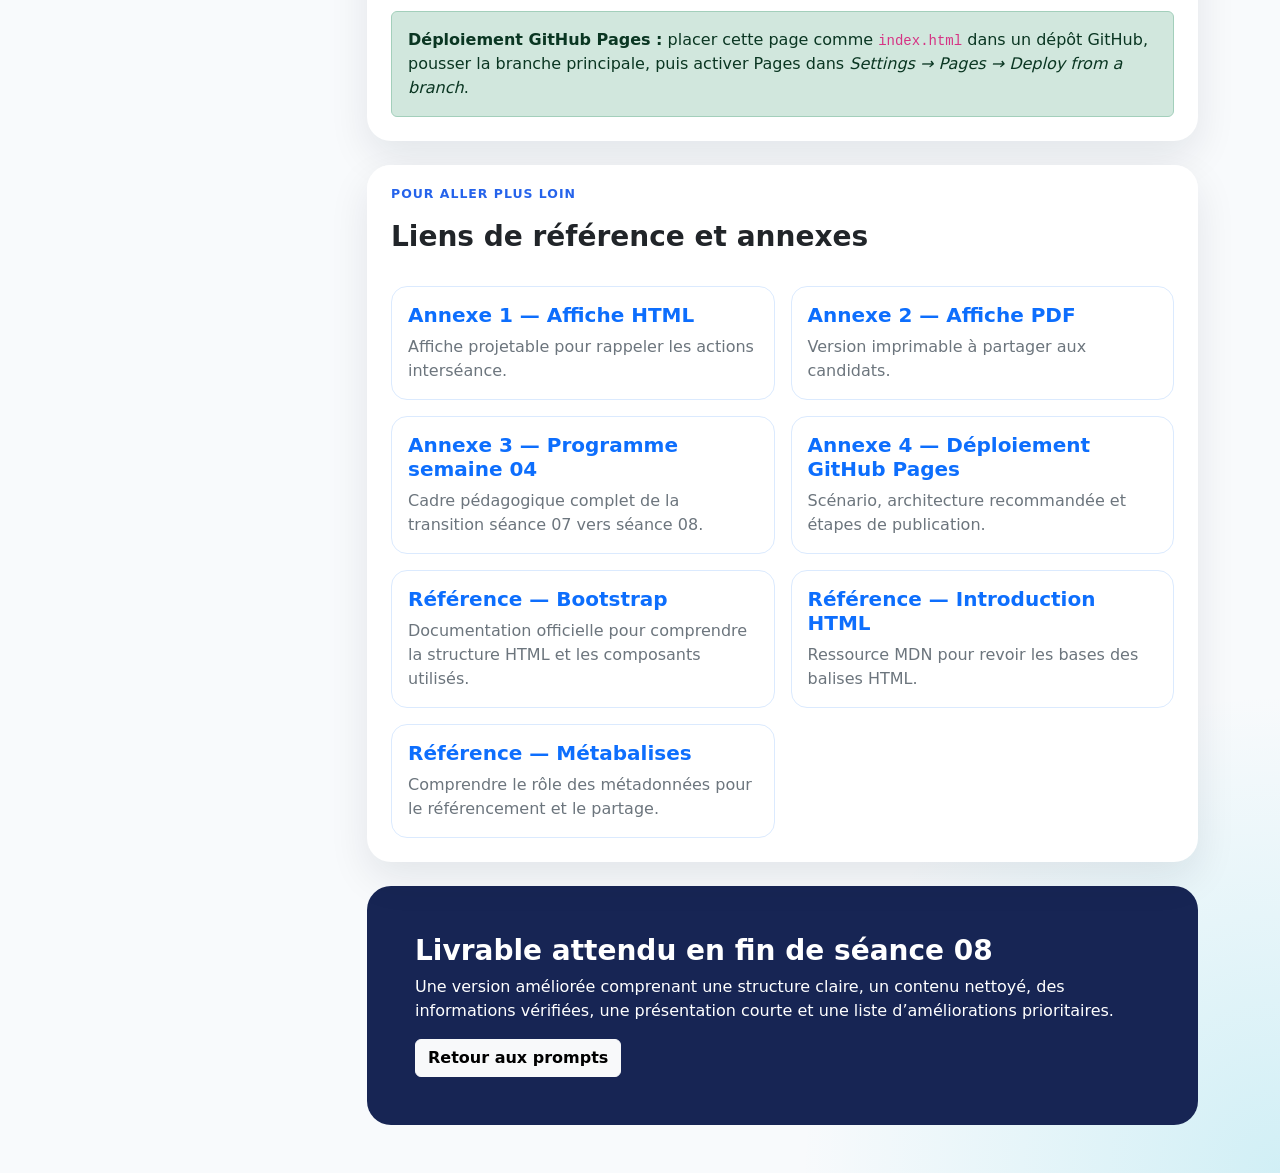
==== commit 5237e8ee: "Ameliore la page seance 08" ====
--- a/site-github-pages/index.html
+++ b/site-github-pages/index.html
@@ -21,6 +21,10 @@
 <body>
   <header class="hero py-5 mb-5">
     <div class="container py-lg-4">
+      <div class="brand-strip mb-4">
+        <img class="brand-logo" src="assets/img/logo-LN-IA.png" alt="LN-IA">
+        <span class="brand-label">Challenge IA · LN-IA</span>
+      </div>
       <div class="row align-items-center g-4">
         <div class="col-lg-8">
           <span class="hero-badge mb-3">Module 02 · Séance 08 · Atelier IA</span>
@@ -43,6 +47,48 @@
   </header>
 
   <main class="container pb-5">
+    <section class="progress-dashboard mb-4" aria-labelledby="progress-title">
+      <div class="row g-3 align-items-stretch">
+        <div class="col-lg-4">
+          <div class="progress-panel h-100">
+            <p class="section-kicker mb-1">Indicateur d'avancement</p>
+            <h2 id="progress-title" class="h4 fw-bold mb-3">Préparation séance 08</h2>
+            <div class="d-flex align-items-center justify-content-between gap-3 mb-2">
+              <span class="fw-bold" id="progressLabel">0 / 10 points validés</span>
+              <span class="progress-percent" id="progressPercent">0%</span>
+            </div>
+            <div class="progress" role="progressbar" aria-label="Progression checklist" aria-valuenow="0" aria-valuemin="0" aria-valuemax="100">
+              <div class="progress-bar" id="progressBar" style="width: 0%"></div>
+            </div>
+          </div>
+        </div>
+        <div class="col-lg-8">
+          <div class="milestone-grid h-100">
+            <div class="milestone-card is-active">
+              <span>1</span>
+              <strong>Préparer</strong>
+              <small>rassembler le brouillon et le besoin</small>
+            </div>
+            <div class="milestone-card">
+              <span>2</span>
+              <strong>Structurer</strong>
+              <small>utiliser le prompt maître</small>
+            </div>
+            <div class="milestone-card">
+              <span>3</span>
+              <strong>Vérifier</strong>
+              <small>contrôler les informations et limites</small>
+            </div>
+            <div class="milestone-card">
+              <span>4</span>
+              <strong>Partager</strong>
+              <small>préparer le résumé et le renvoi email</small>
+            </div>
+          </div>
+        </div>
+      </div>
+    </section>
+
     <div class="row g-4">
       <aside class="col-lg-3">
         <nav class="sticky-nav card section-card p-3" aria-label="Navigation du support">
@@ -113,6 +159,14 @@
             <div class="card-body p-4">
               <h3 class="h4 fw-bold">Prompt principal — structurer le livrable</h3>
               <p class="text-secondary">À utiliser pour obtenir une analyse complète, une structure améliorée et un plan de présentation.</p>
+              <div class="master-prompt-guide mb-3" aria-label="Repères du prompt maître">
+                <div><span>Contexte</span><strong>Ce que je suis en train de préparer</strong></div>
+                <div><span>Public cible</span><strong>Pour qui le livrable est utile</strong></div>
+                <div><span>Besoin traité</span><strong>Le problème ou objectif prioritaire</strong></div>
+                <div><span>Brouillon</span><strong>La matière réelle à améliorer</strong></div>
+                <div><span>Sorties attendues</span><strong>Structure, feedback, présentation</strong></div>
+                <div><span>Contrôle qualité</span><strong>Pas d'invention, points à vérifier</strong></div>
+              </div>
               <div class="prompt-box">
                 <div class="prompt-toolbar"><span>Prompt principal</span><button class="copy-btn" data-copy-target="prompt-principal">Copier</button></div>
                 <pre id="prompt-principal">Tu es mon assistant pédagogique pour préparer la séance 08.
@@ -239,16 +293,16 @@
           </div>
           <div class="card-body p-4">
             <ul class="checklist list-unstyled row g-2">
-              <li class="col-md-6"><input class="form-check-input me-2" type="checkbox"> mon livrable a un titre clair ;</li>
-              <li class="col-md-6"><input class="form-check-input me-2" type="checkbox"> le besoin traité est compréhensible ;</li>
-              <li class="col-md-6"><input class="form-check-input me-2" type="checkbox"> le public cible est identifié ;</li>
-              <li class="col-md-6"><input class="form-check-input me-2" type="checkbox"> les doublons ont été supprimés ;</li>
-              <li class="col-md-6"><input class="form-check-input me-2" type="checkbox"> les formulations vagues ont été reformulées ;</li>
-              <li class="col-md-6"><input class="form-check-input me-2" type="checkbox"> les informations importantes ont été vérifiées ;</li>
-              <li class="col-md-6"><input class="form-check-input me-2" type="checkbox"> les limites ou incertitudes sont indiquées ;</li>
-              <li class="col-md-6"><input class="form-check-input me-2" type="checkbox"> je peux présenter mon travail en moins de 5 minutes ;</li>
-              <li class="col-md-6"><input class="form-check-input me-2" type="checkbox"> j’ai préparé au moins 2 questions de feedback ;</li>
-              <li class="col-md-6"><input class="form-check-input me-2" type="checkbox"> je sais expliquer ce que l’IA m’a apporté et ce que j’ai retravaillé moi-même.</li>
+              <li class="col-md-6"><input class="form-check-input me-2" type="checkbox" data-progress-check> mon livrable a un titre clair ;</li>
+              <li class="col-md-6"><input class="form-check-input me-2" type="checkbox" data-progress-check> le besoin traité est compréhensible ;</li>
+              <li class="col-md-6"><input class="form-check-input me-2" type="checkbox" data-progress-check> le public cible est identifié ;</li>
+              <li class="col-md-6"><input class="form-check-input me-2" type="checkbox" data-progress-check> les doublons ont été supprimés ;</li>
+              <li class="col-md-6"><input class="form-check-input me-2" type="checkbox" data-progress-check> les formulations vagues ont été reformulées ;</li>
+              <li class="col-md-6"><input class="form-check-input me-2" type="checkbox" data-progress-check> les informations importantes ont été vérifiées ;</li>
+              <li class="col-md-6"><input class="form-check-input me-2" type="checkbox" data-progress-check> les limites ou incertitudes sont indiquées ;</li>
+              <li class="col-md-6"><input class="form-check-input me-2" type="checkbox" data-progress-check> je peux présenter mon travail en moins de 5 minutes ;</li>
+              <li class="col-md-6"><input class="form-check-input me-2" type="checkbox" data-progress-check> j’ai préparé au moins 2 questions de feedback ;</li>
+              <li class="col-md-6"><input class="form-check-input me-2" type="checkbox" data-progress-check> je sais expliquer ce que l’IA m’a apporté et ce que j’ai retravaillé moi-même.</li>
             </ul>
           </div>
         </section>
--- a/site-github-pages/assets/css/styles.css
+++ b/site-github-pages/assets/css/styles.css
@@ -25,6 +25,28 @@
       box-shadow: 0 1.5rem 4rem rgba(15, 23, 42, 0.22);
     }
 
+    .brand-strip {
+      display: inline-flex;
+      align-items: center;
+      gap: 0.85rem;
+      padding: 0.55rem 0.85rem;
+      border-radius: 0.9rem;
+      background: rgba(255, 255, 255, 0.94);
+      color: var(--ctm-blue-dark);
+      box-shadow: 0 0.75rem 2rem rgba(15, 23, 42, 0.18);
+    }
+
+    .brand-logo {
+      width: min(12rem, 42vw);
+      height: 3.25rem;
+      object-fit: contain;
+    }
+
+    .brand-label {
+      font-weight: 900;
+      white-space: nowrap;
+    }
+
     .hero-badge {
       display: inline-flex;
       align-items: center;
@@ -36,6 +58,83 @@
       font-weight: 700;
       letter-spacing: 0.03em;
       text-transform: uppercase;
+    }
+
+    .progress-dashboard {
+      margin-top: -2rem;
+    }
+
+    .progress-panel,
+    .milestone-grid {
+      border: 1px solid #dbeafe;
+      border-radius: 1.25rem;
+      background: #ffffff;
+      box-shadow: 0 1rem 2.5rem rgba(15, 23, 42, 0.08);
+      padding: 1.25rem;
+    }
+
+    .progress {
+      height: 0.85rem;
+      border-radius: 999px;
+      background: #e0f2fe;
+    }
+
+    .progress-bar {
+      background: linear-gradient(90deg, var(--ctm-blue), var(--ctm-green));
+      border-radius: inherit;
+      transition: width 0.25s ease;
+    }
+
+    .progress-percent {
+      display: inline-grid;
+      min-width: 3.25rem;
+      place-items: center;
+      border-radius: 999px;
+      background: #dcfce7;
+      color: #166534;
+      font-weight: 900;
+      padding: 0.25rem 0.65rem;
+    }
+
+    .milestone-grid {
+      display: grid;
+      grid-template-columns: repeat(4, minmax(0, 1fr));
+      gap: 0.8rem;
+    }
+
+    .milestone-card {
+      display: grid;
+      gap: 0.35rem;
+      min-height: 8.25rem;
+      border: 1px solid #dbeafe;
+      border-radius: 1rem;
+      background: #f8fafc;
+      padding: 1rem;
+    }
+
+    .milestone-card span {
+      display: inline-grid;
+      width: 2rem;
+      height: 2rem;
+      place-items: center;
+      border-radius: 999px;
+      background: #e0f2fe;
+      color: var(--ctm-blue-dark);
+      font-weight: 900;
+    }
+
+    .milestone-card strong {
+      color: var(--ctm-blue-dark);
+    }
+
+    .milestone-card small {
+      color: #475569;
+      line-height: 1.35;
+    }
+
+    .milestone-card.is-active {
+      border-color: #93c5fd;
+      background: #eff6ff;
     }
 
     .glass-card {
@@ -111,6 +210,36 @@
       line-height: 1.55;
     }
 
+    .master-prompt-guide {
+      display: grid;
+      grid-template-columns: repeat(3, minmax(0, 1fr));
+      gap: 0.75rem;
+    }
+
+    .master-prompt-guide div {
+      min-height: 5.5rem;
+      border: 1px solid #dbeafe;
+      border-radius: 1rem;
+      background: #f8fafc;
+      padding: 0.9rem;
+    }
+
+    .master-prompt-guide span {
+      display: block;
+      color: var(--ctm-blue);
+      font-size: 0.76rem;
+      font-weight: 900;
+      letter-spacing: 0.05em;
+      text-transform: uppercase;
+      margin-bottom: 0.35rem;
+    }
+
+    .master-prompt-guide strong {
+      display: block;
+      color: var(--ctm-text);
+      line-height: 1.35;
+    }
+
     .copy-btn {
       border: 0;
       border-radius: 999px;
@@ -140,6 +269,13 @@
 
     .checklist li {
       margin-bottom: 0.65rem;
+      padding: 0.55rem 0.65rem;
+      border-radius: 0.75rem;
+      transition: background 0.2s ease;
+    }
+
+    .checklist li:has(input:checked) {
+      background: #ecfdf5;
     }
 
     .footer-cta {
@@ -199,3 +335,30 @@
         border: 1px solid #cbd5e1;
       }
     }
+
+    @media (max-width: 991.98px) {
+      .milestone-grid,
+      .master-prompt-guide {
+        grid-template-columns: repeat(2, minmax(0, 1fr));
+      }
+    }
+
+    @media (max-width: 575.98px) {
+      .brand-strip {
+        align-items: flex-start;
+        flex-direction: column;
+      }
+
+      .brand-logo {
+        width: min(14rem, 78vw);
+      }
+
+      .brand-label {
+        white-space: normal;
+      }
+
+      .milestone-grid,
+      .master-prompt-guide {
+        grid-template-columns: 1fr;
+      }
+    }
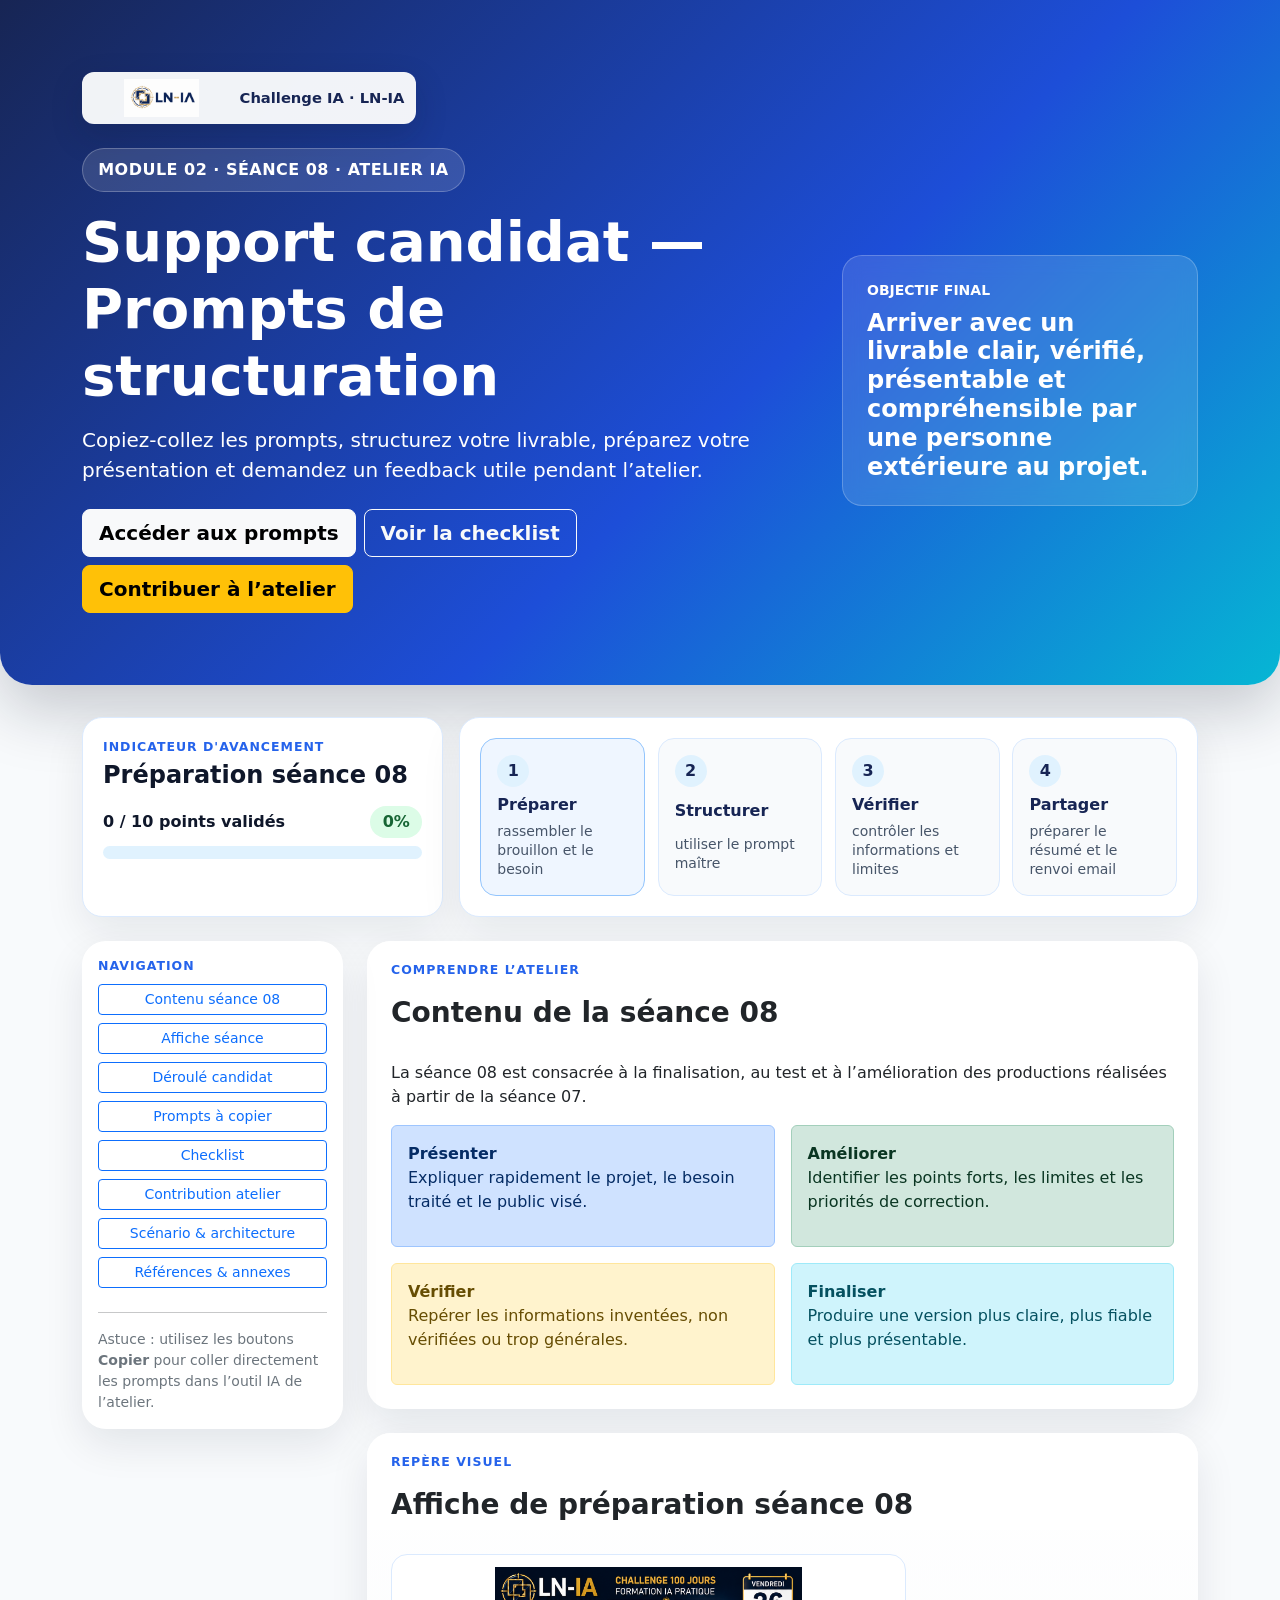
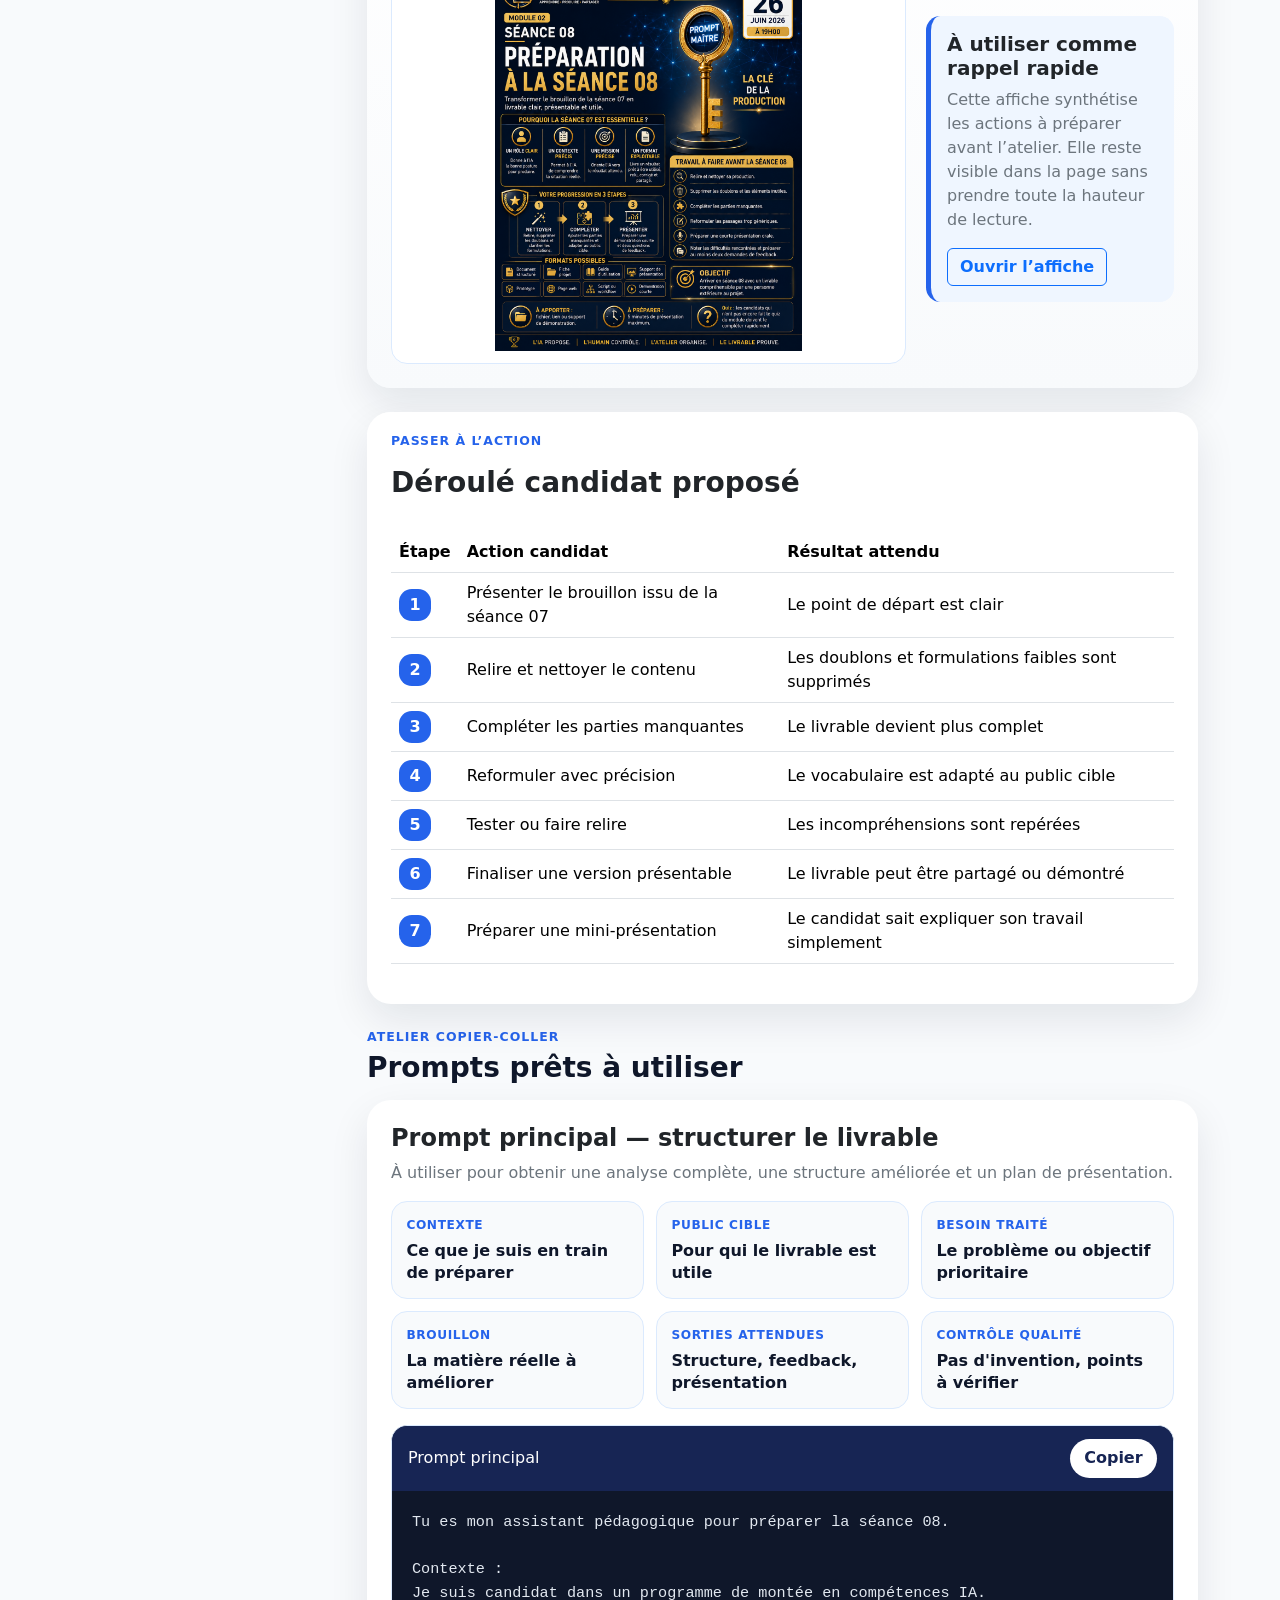
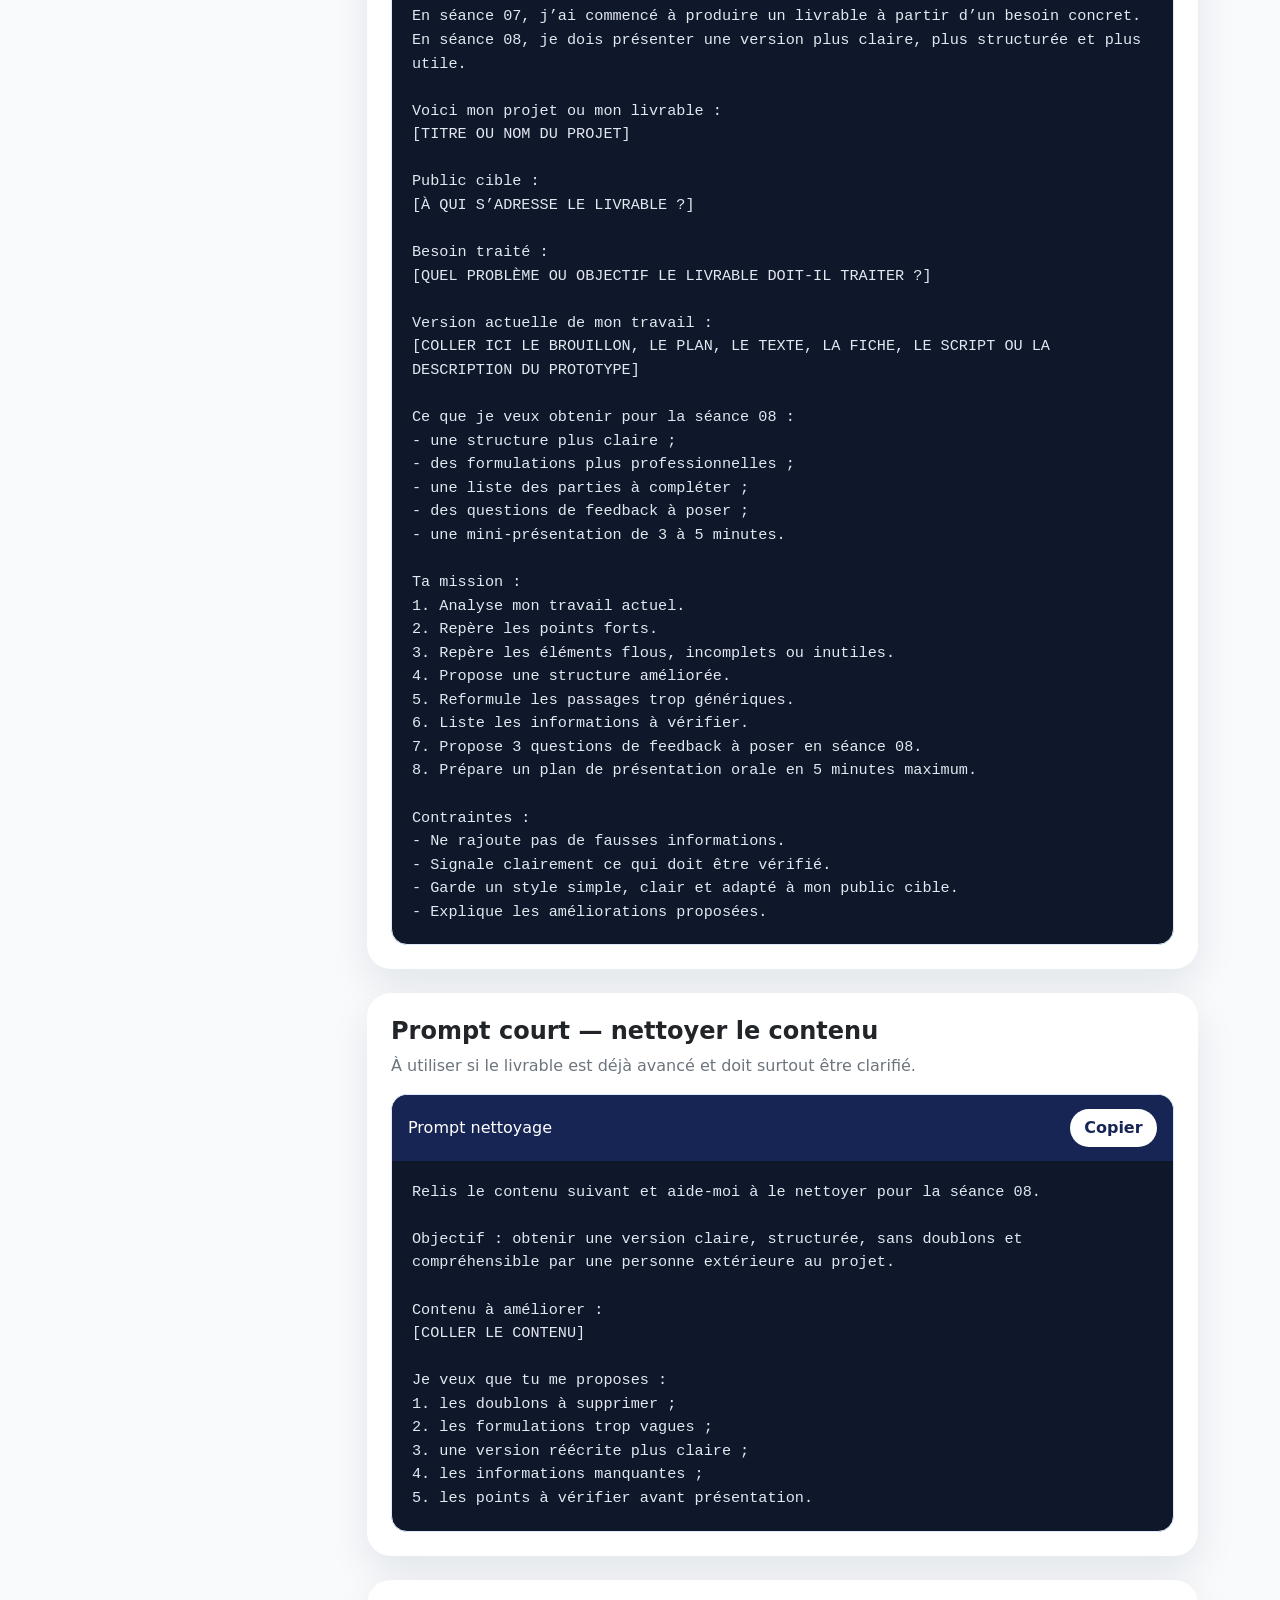
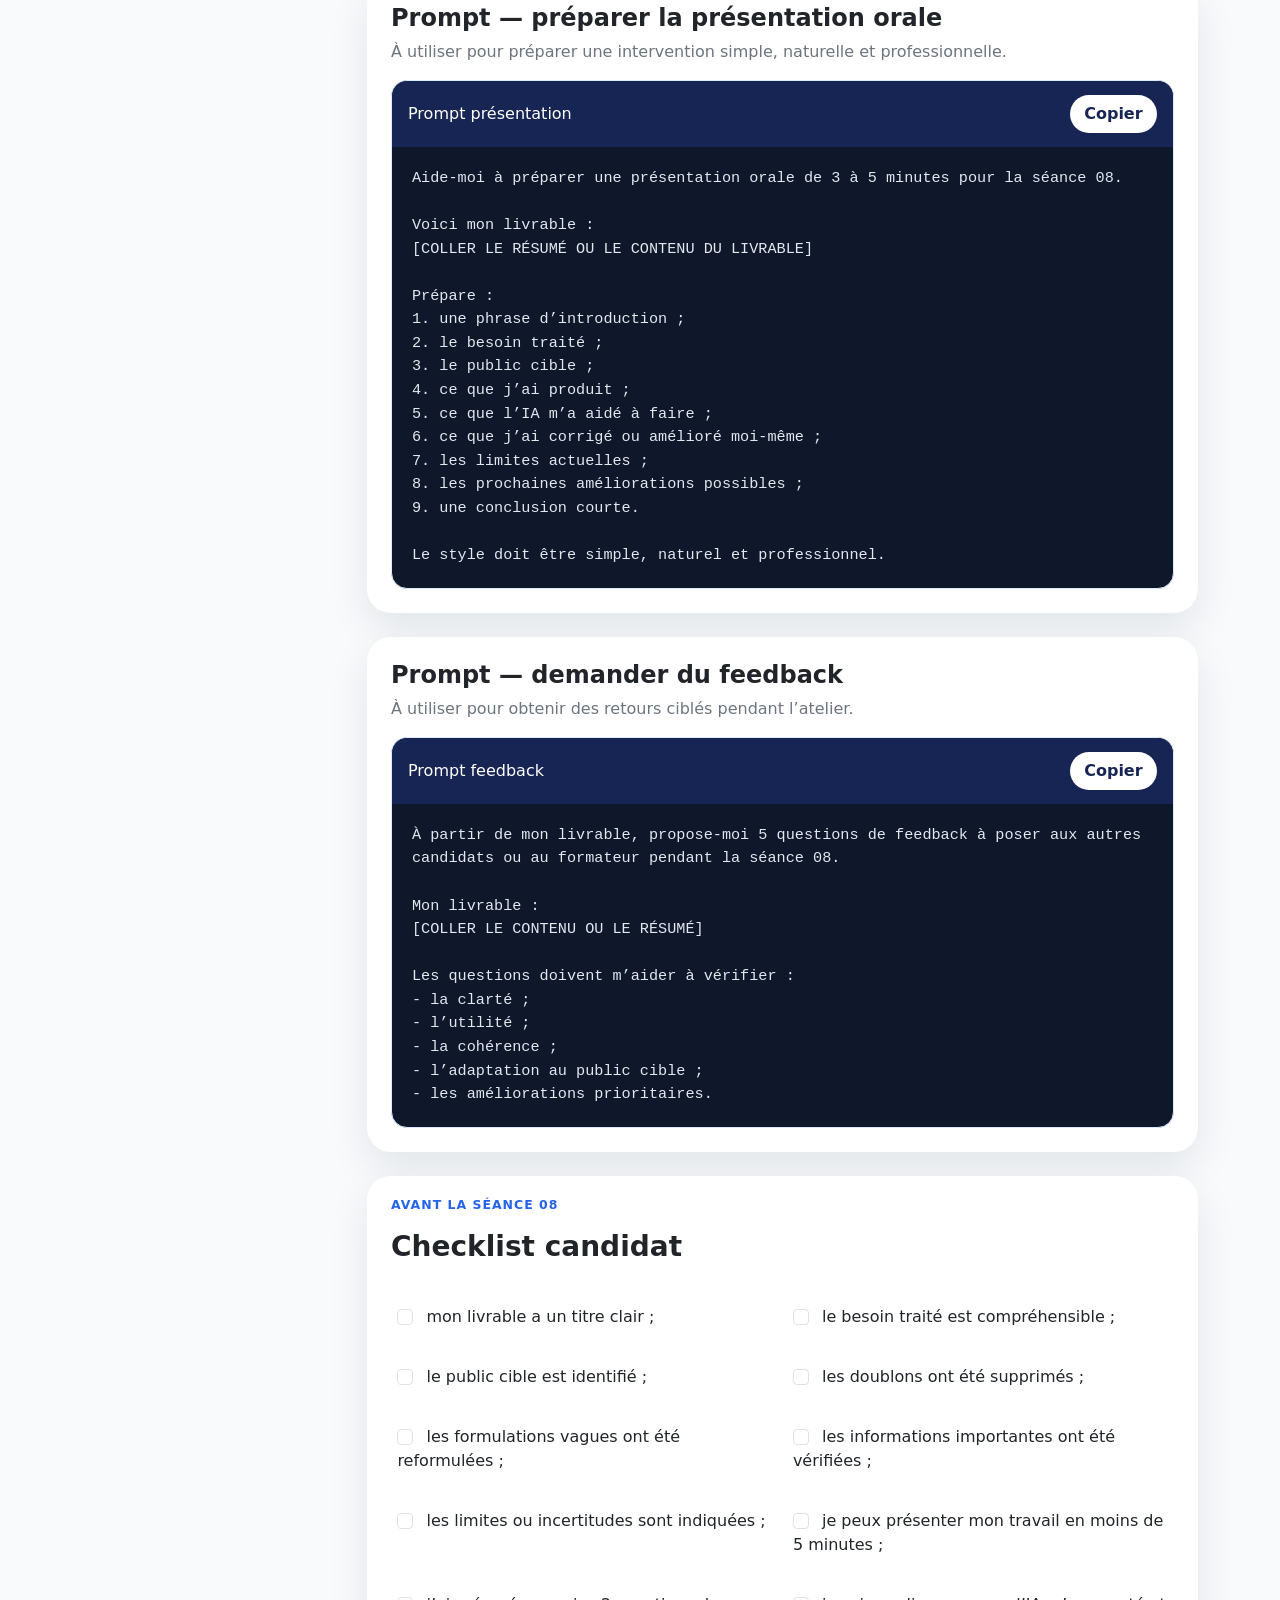
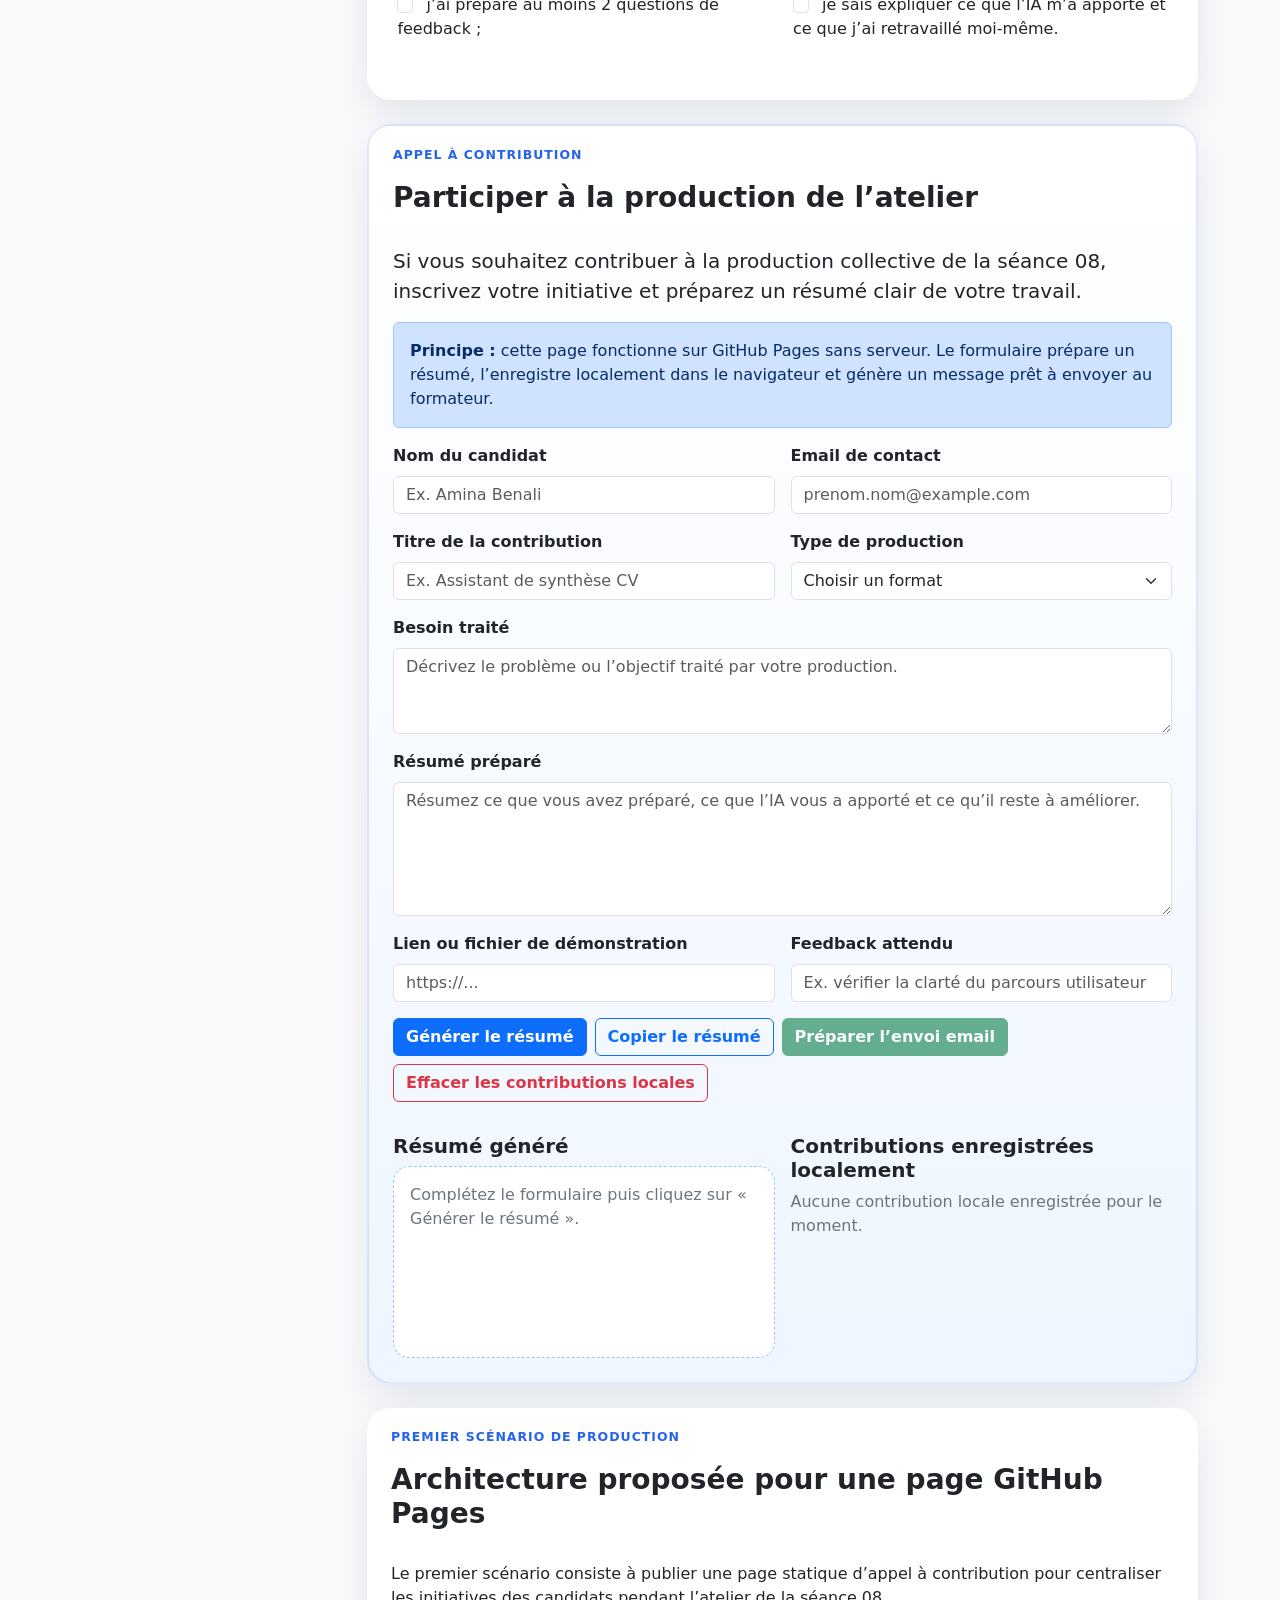
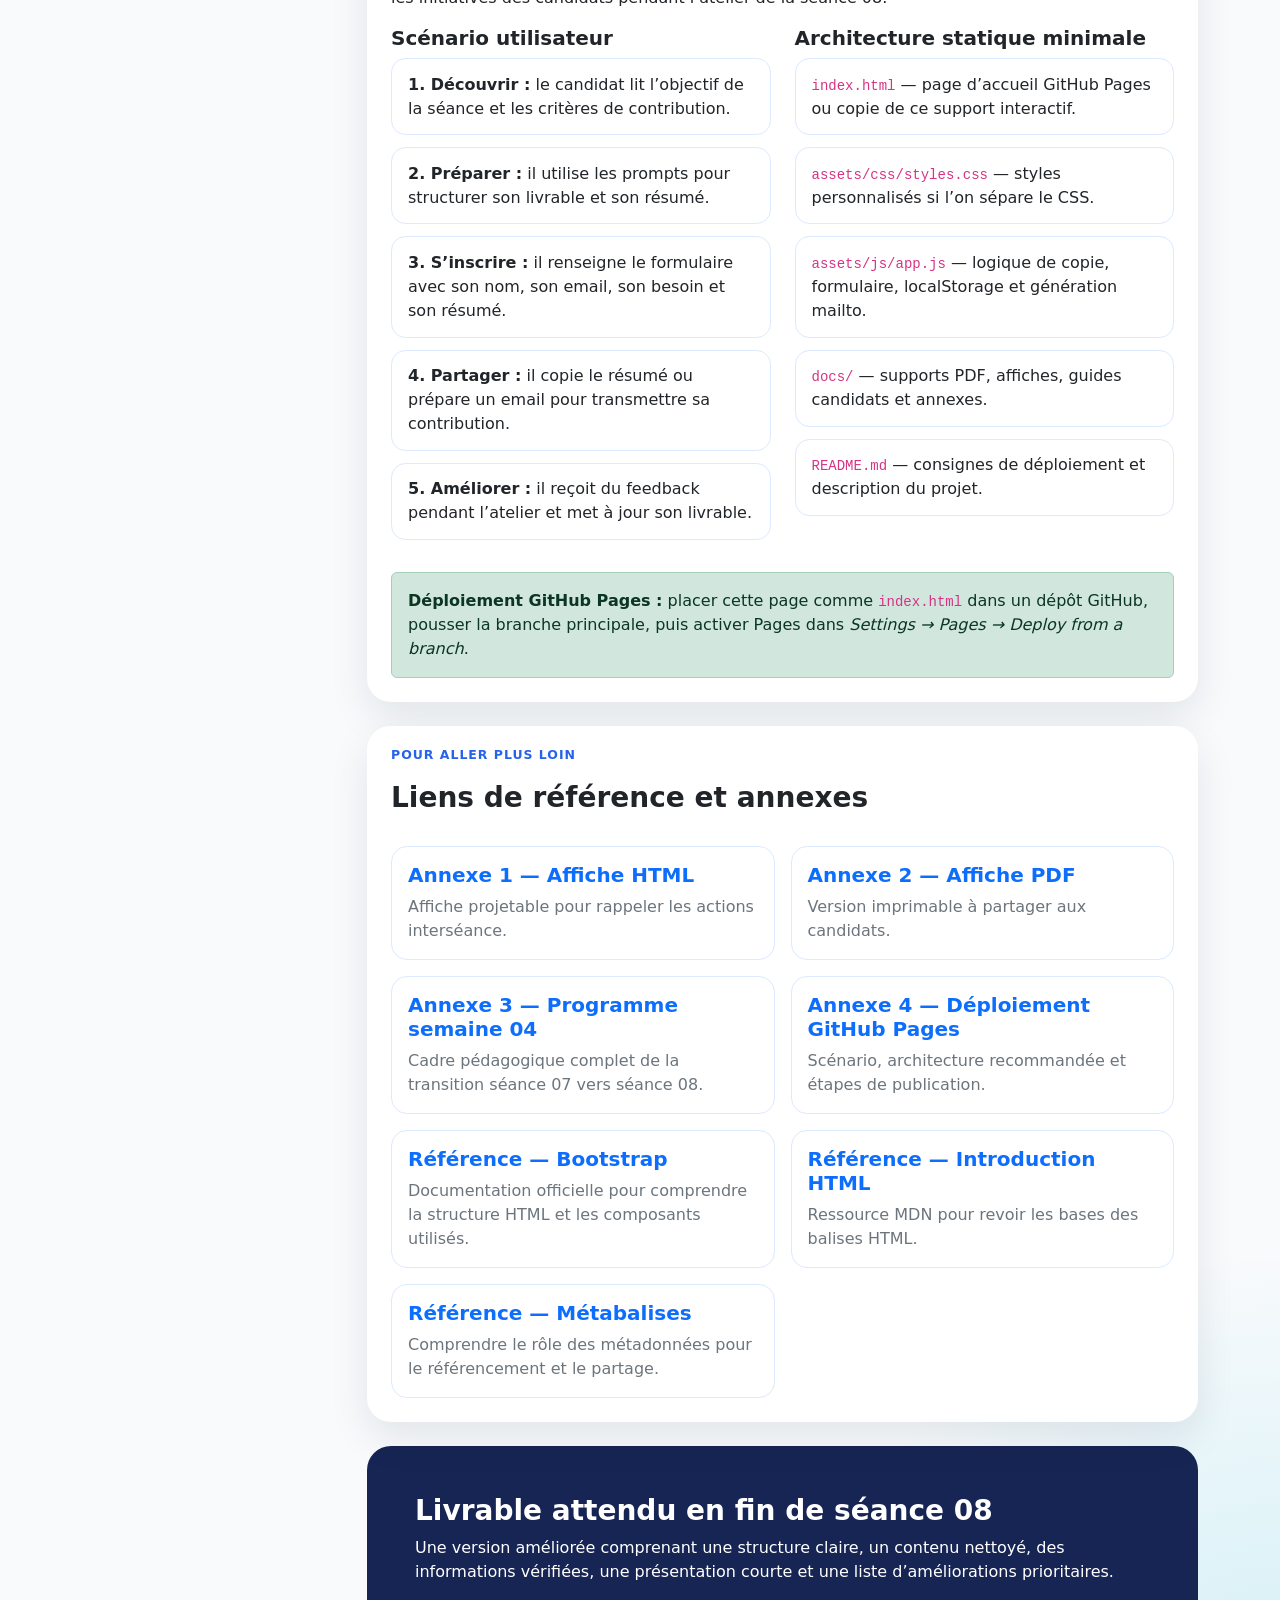
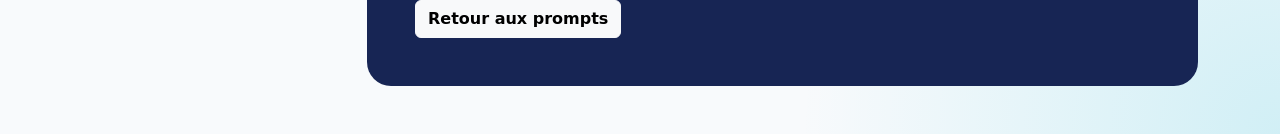
==== commit db7c2c4d: "Integre l'affiche dans le site" ====
--- a/site-github-pages/index.html
+++ b/site-github-pages/index.html
@@ -94,6 +94,7 @@
         <nav class="sticky-nav card section-card p-3" aria-label="Navigation du support">
           <p class="section-kicker mb-2">Navigation</p>
           <a class="btn btn-sm btn-outline-primary w-100 mb-2" href="#contenu">Contenu séance 08</a>
+          <a class="btn btn-sm btn-outline-primary w-100 mb-2" href="#affiche">Affiche séance</a>
           <a class="btn btn-sm btn-outline-primary w-100 mb-2" href="#deroule">Déroulé candidat</a>
           <a class="btn btn-sm btn-outline-primary w-100 mb-2" href="#prompts">Prompts à copier</a>
           <a class="btn btn-sm btn-outline-primary w-100 mb-2" href="#checklist">Checklist</a>
@@ -118,6 +119,25 @@
               <div class="col-md-6"><div class="alert alert-success h-100"><strong>Améliorer</strong><br>Identifier les points forts, les limites et les priorités de correction.</div></div>
               <div class="col-md-6"><div class="alert alert-warning h-100"><strong>Vérifier</strong><br>Repérer les informations inventées, non vérifiées ou trop générales.</div></div>
               <div class="col-md-6"><div class="alert alert-info h-100"><strong>Finaliser</strong><br>Produire une version plus claire, plus fiable et plus présentable.</div></div>
+            </div>
+          </div>
+        </section>
+
+        <section id="affiche" class="card section-card poster-section mb-4">
+          <div class="card-header">
+            <p class="section-kicker">Repère visuel</p>
+            <h2 class="h3 fw-bold">Affiche de préparation séance 08</h2>
+          </div>
+          <div class="card-body p-4">
+            <div class="poster-layout">
+              <figure class="poster-frame mb-0">
+                <img src="assets/img/affiche-preparation-seance-08.png" alt="Affiche de préparation de la séance 08">
+              </figure>
+              <div class="poster-notes">
+                <h3 class="h5 fw-bold">À utiliser comme rappel rapide</h3>
+                <p class="mb-3 text-secondary">Cette affiche synthétise les actions à préparer avant l’atelier. Elle reste visible dans la page sans prendre toute la hauteur de lecture.</p>
+                <a class="btn btn-outline-primary fw-bold" href="assets/img/affiche-preparation-seance-08.png" target="_blank" rel="noopener noreferrer">Ouvrir l’affiche</a>
+              </div>
             </div>
           </div>
         </section>
--- a/site-github-pages/assets/css/styles.css
+++ b/site-github-pages/assets/css/styles.css
@@ -28,21 +28,22 @@
     .brand-strip {
       display: inline-flex;
       align-items: center;
-      gap: 0.85rem;
-      padding: 0.55rem 0.85rem;
-      border-radius: 0.9rem;
+      gap: 0.65rem;
+      padding: 0.45rem 0.7rem;
+      border-radius: 0.75rem;
       background: rgba(255, 255, 255, 0.94);
       color: var(--ctm-blue-dark);
       box-shadow: 0 0.75rem 2rem rgba(15, 23, 42, 0.18);
     }
 
     .brand-logo {
-      width: min(12rem, 42vw);
-      height: 3.25rem;
+      width: min(8.5rem, 34vw);
+      height: 2.35rem;
       object-fit: contain;
     }
 
     .brand-label {
+      font-size: 0.92rem;
       font-weight: 900;
       white-space: nowrap;
     }
@@ -182,6 +183,41 @@
       font-weight: 900;
     }
 
+    .poster-section {
+      background: linear-gradient(180deg, #ffffff 0%, #f8fafc 100%);
+    }
+
+    .poster-layout {
+      display: grid;
+      grid-template-columns: minmax(0, 1.35fr) minmax(15rem, 0.65fr);
+      gap: 1.25rem;
+      align-items: center;
+    }
+
+    .poster-frame {
+      display: grid;
+      place-items: center;
+      border: 1px solid #dbeafe;
+      border-radius: 1rem;
+      background: #ffffff;
+      padding: 0.75rem;
+      overflow: hidden;
+    }
+
+    .poster-frame img {
+      display: block;
+      width: 100%;
+      max-height: 24rem;
+      object-fit: contain;
+    }
+
+    .poster-notes {
+      border-left: 0.35rem solid var(--ctm-blue);
+      background: #eff6ff;
+      border-radius: 0.9rem;
+      padding: 1rem;
+    }
+
     .prompt-box {
       position: relative;
       border: 1px solid #dbeafe;
@@ -337,9 +373,14 @@
     }
 
     @media (max-width: 991.98px) {
+      .poster-layout,
       .milestone-grid,
       .master-prompt-guide {
-        grid-template-columns: repeat(2, minmax(0, 1fr));
+        grid-template-columns: 1fr;
+      }
+
+      .poster-frame img {
+        max-height: 20rem;
       }
     }
 
@@ -350,7 +391,8 @@
       }
 
       .brand-logo {
-        width: min(14rem, 78vw);
+        width: min(8rem, 62vw);
+        height: 2.2rem;
       }
 
       .brand-label {
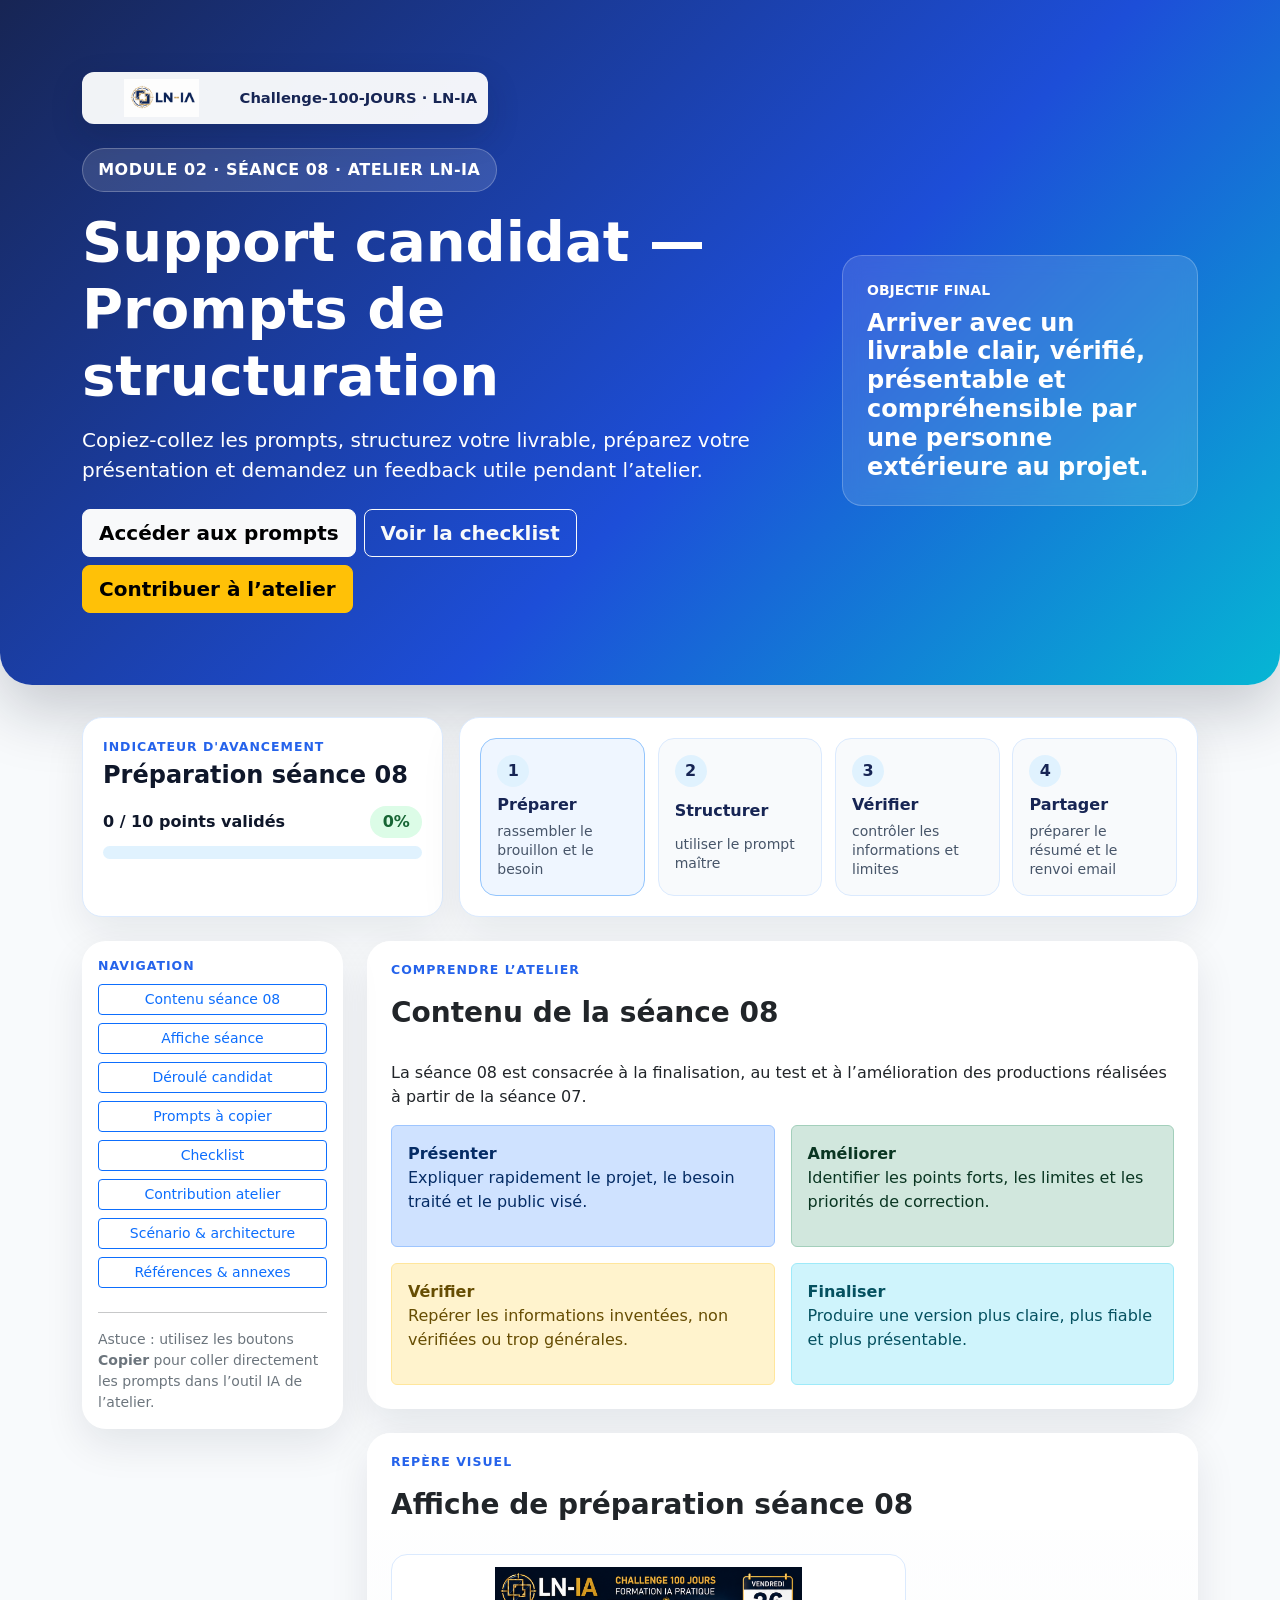
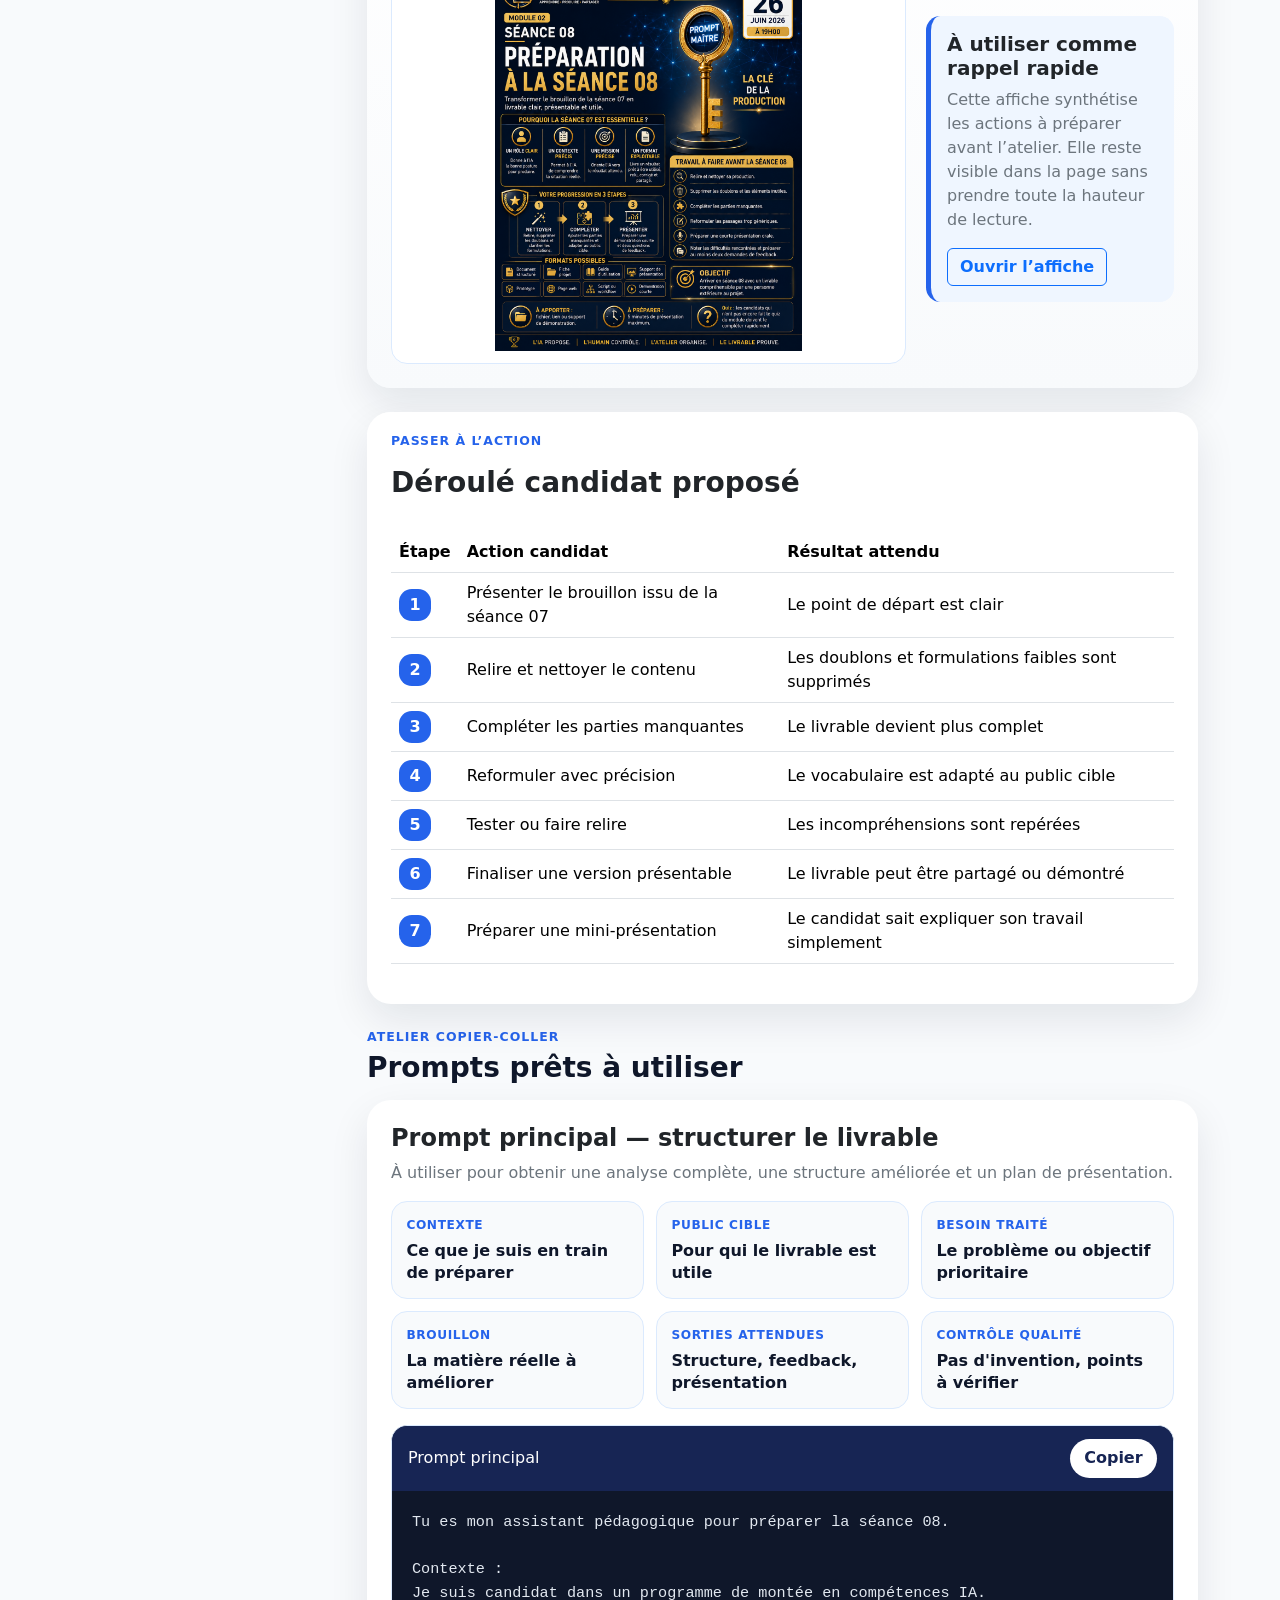
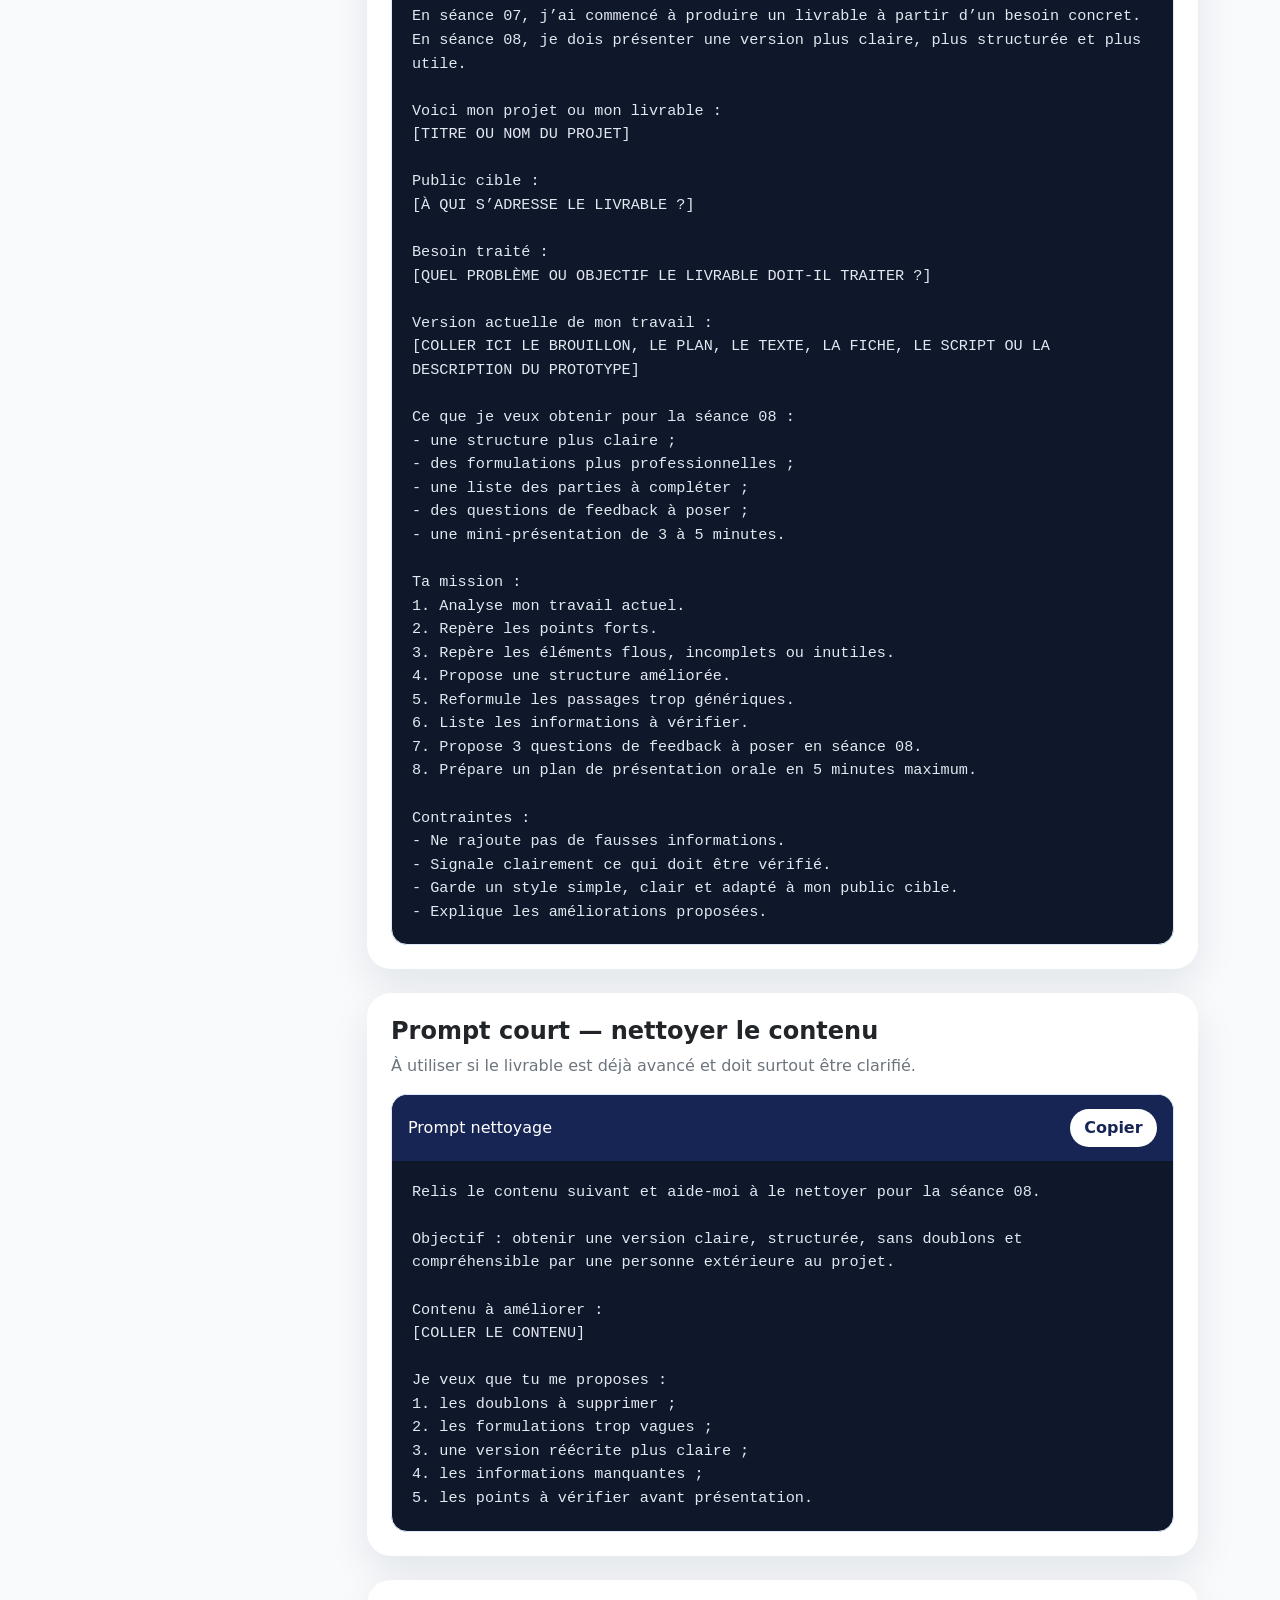
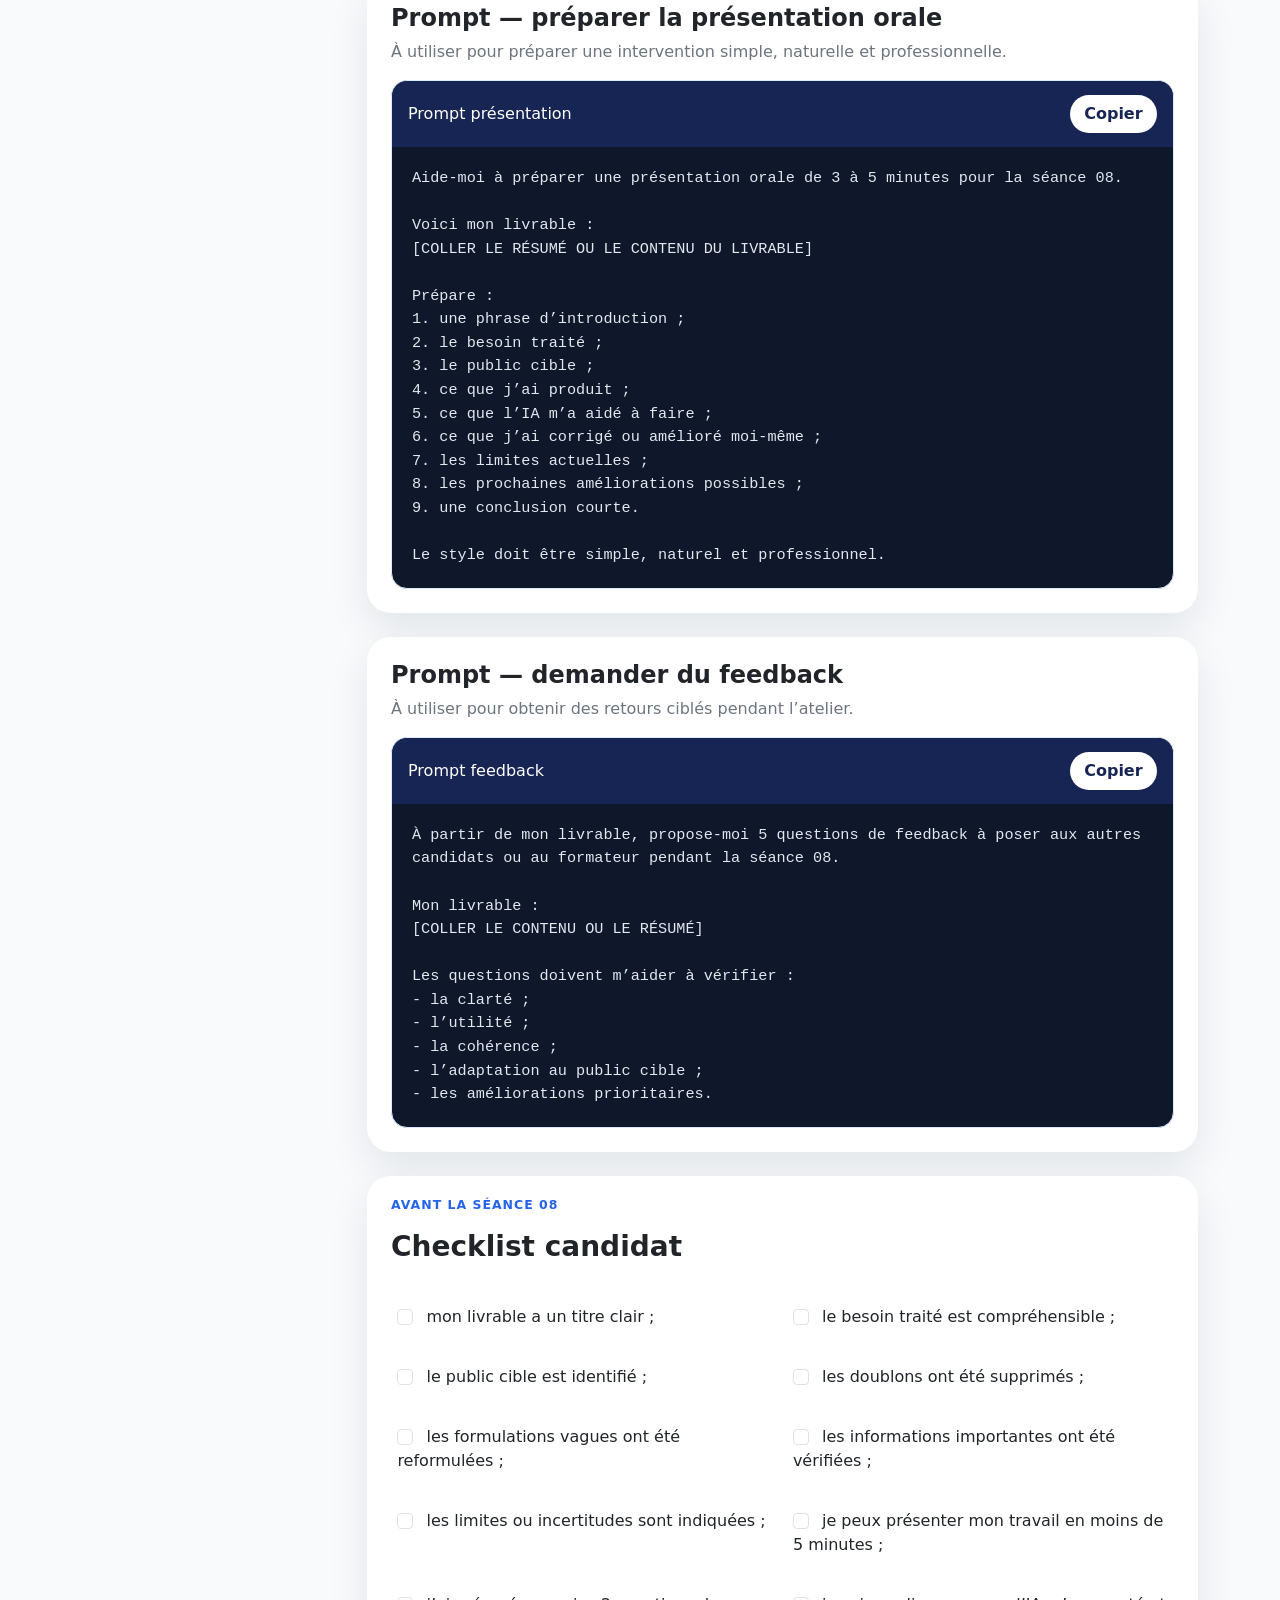
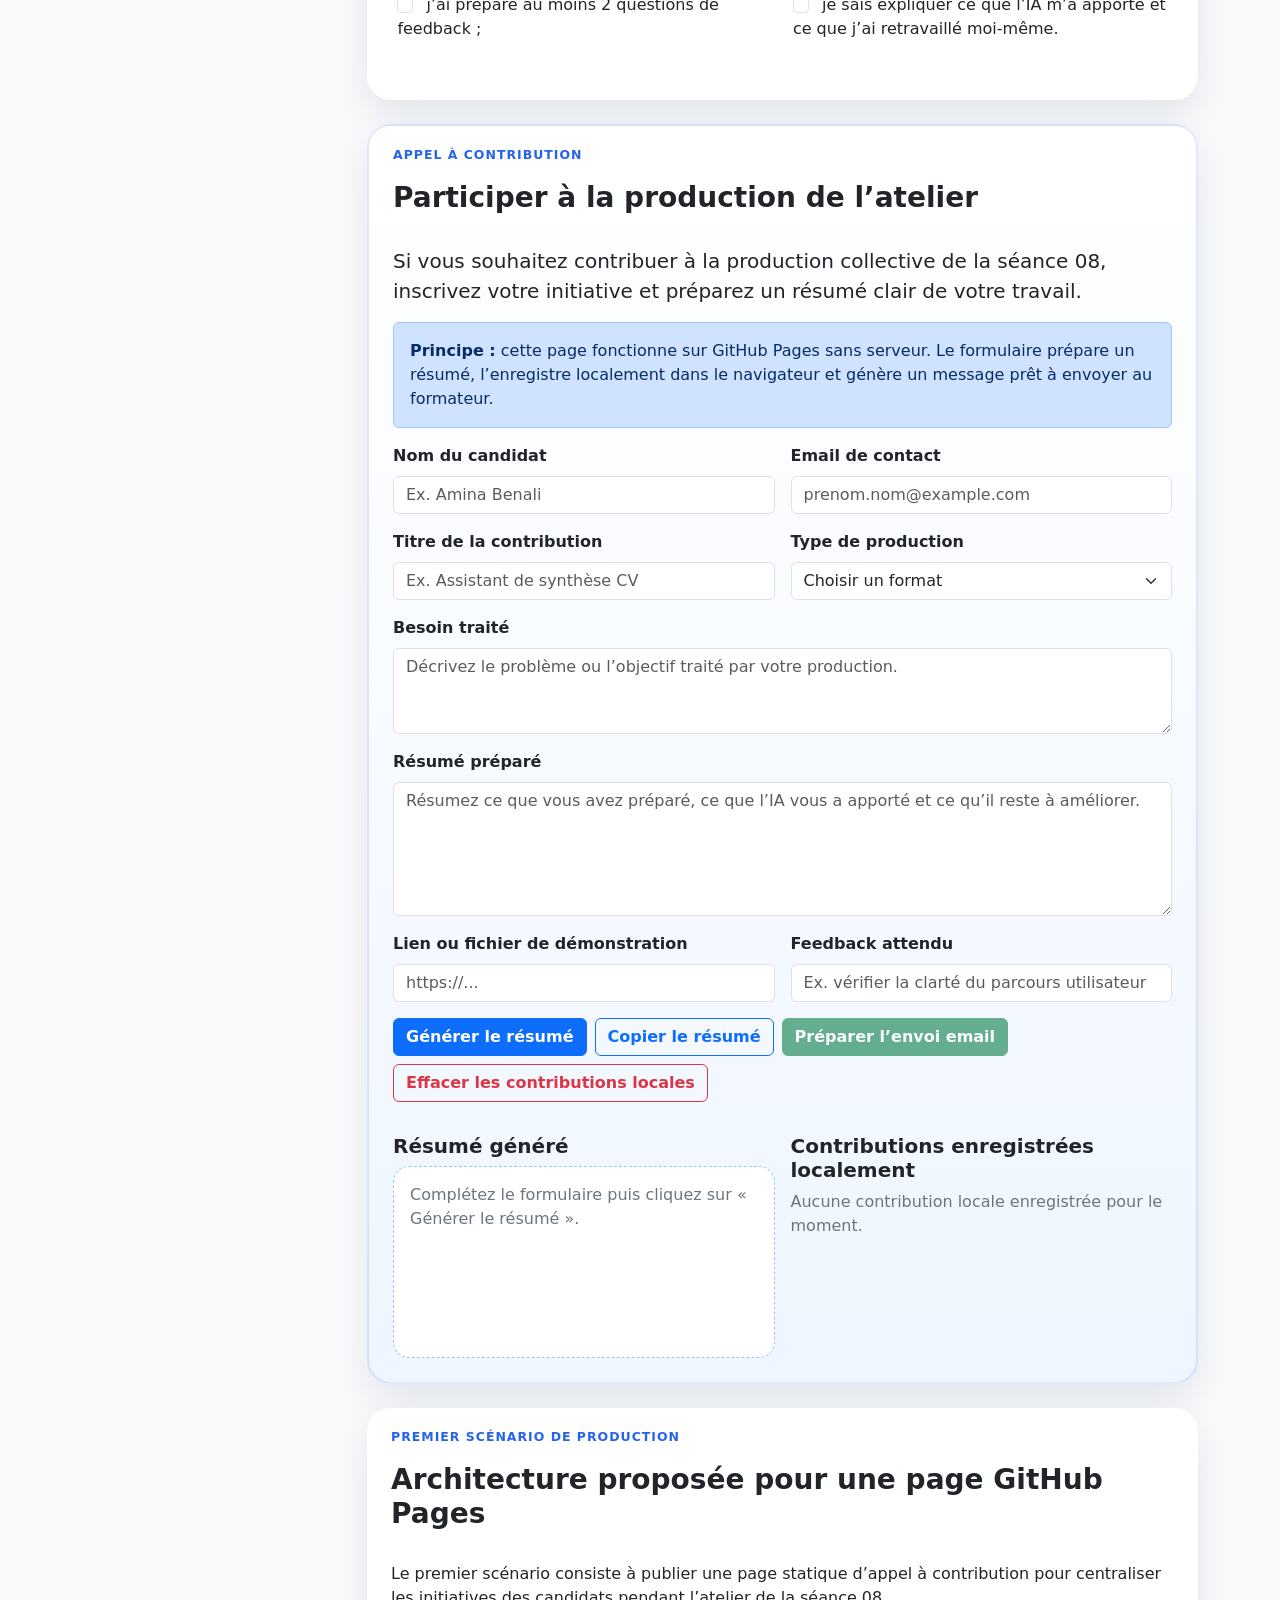
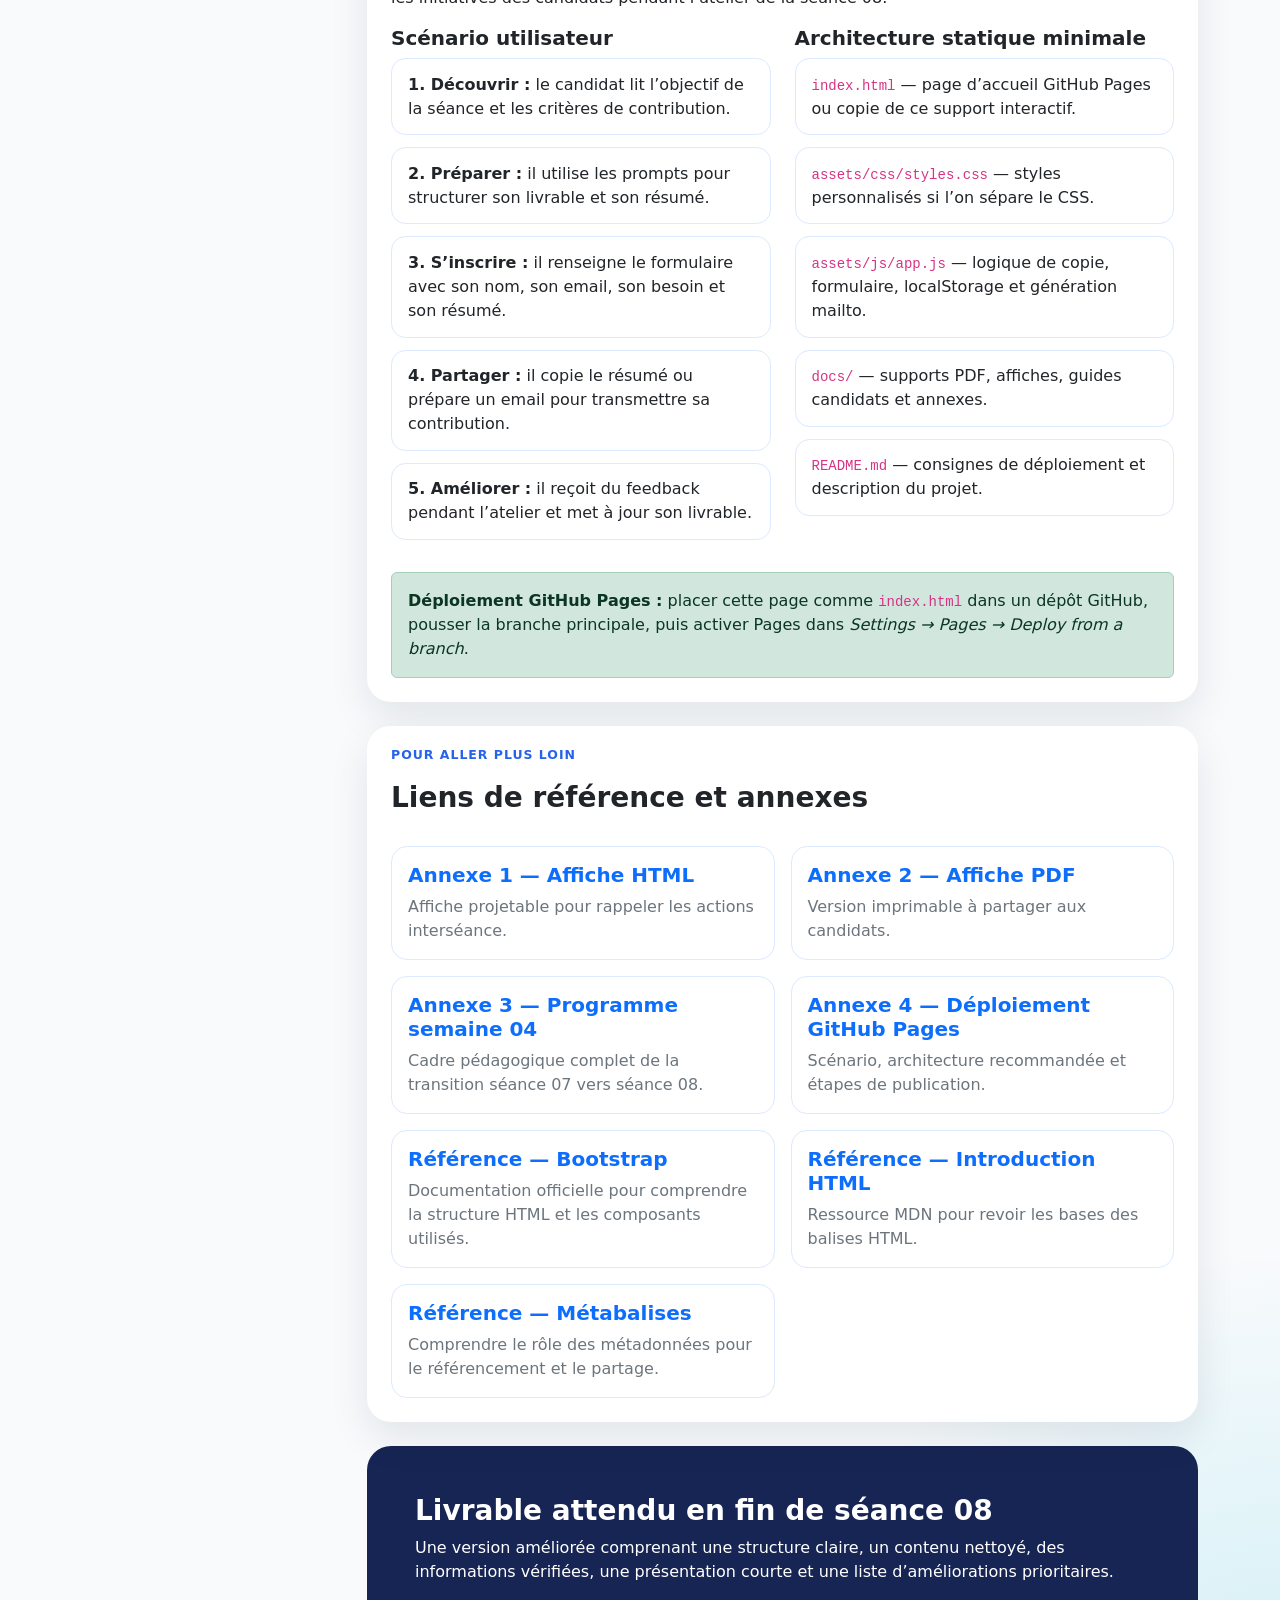
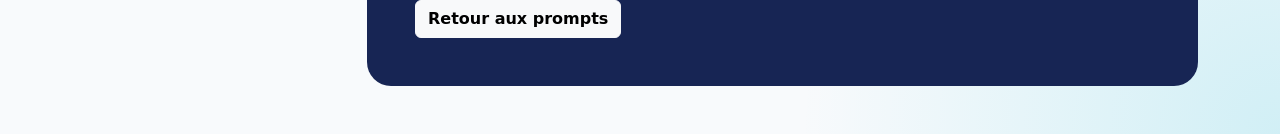
==== commit 2d90d5bf: "Met a jour les libelles LN-IA" ====
--- a/site-github-pages/index.html
+++ b/site-github-pages/index.html
@@ -23,11 +23,11 @@
     <div class="container py-lg-4">
       <div class="brand-strip mb-4">
         <img class="brand-logo" src="assets/img/logo-LN-IA.png" alt="LN-IA">
-        <span class="brand-label">Challenge IA · LN-IA</span>
+        <span class="brand-label">Challenge-100-JOURS · LN-IA</span>
       </div>
       <div class="row align-items-center g-4">
         <div class="col-lg-8">
-          <span class="hero-badge mb-3">Module 02 · Séance 08 · Atelier IA</span>
+          <span class="hero-badge mb-3">Module 02 · Séance 08 · Atelier LN-IA</span>
           <h1 class="display-4 fw-black fw-bold mb-3">Support candidat — Prompts de structuration</h1>
           <p class="lead mb-4">Copiez-collez les prompts, structurez votre livrable, préparez votre présentation et demandez un feedback utile pendant l’atelier.</p>
           <div class="d-flex flex-wrap gap-2">
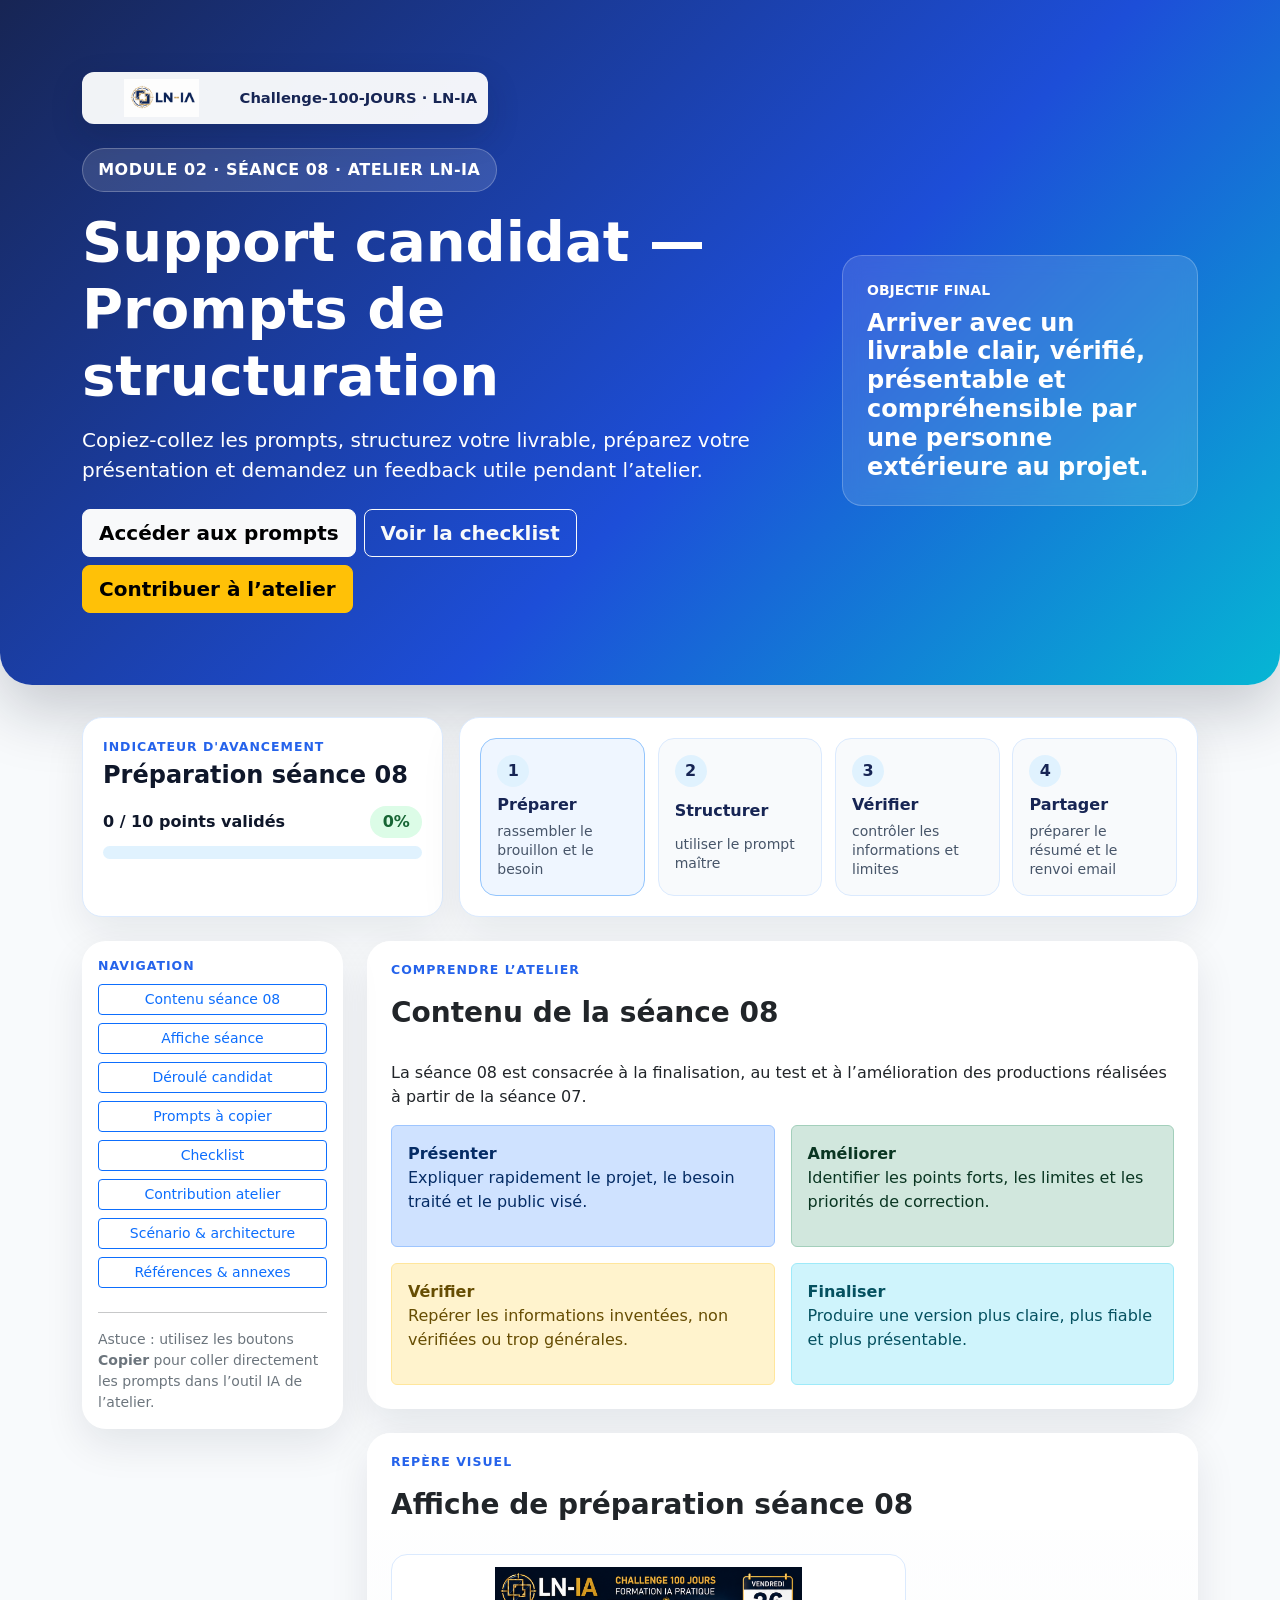
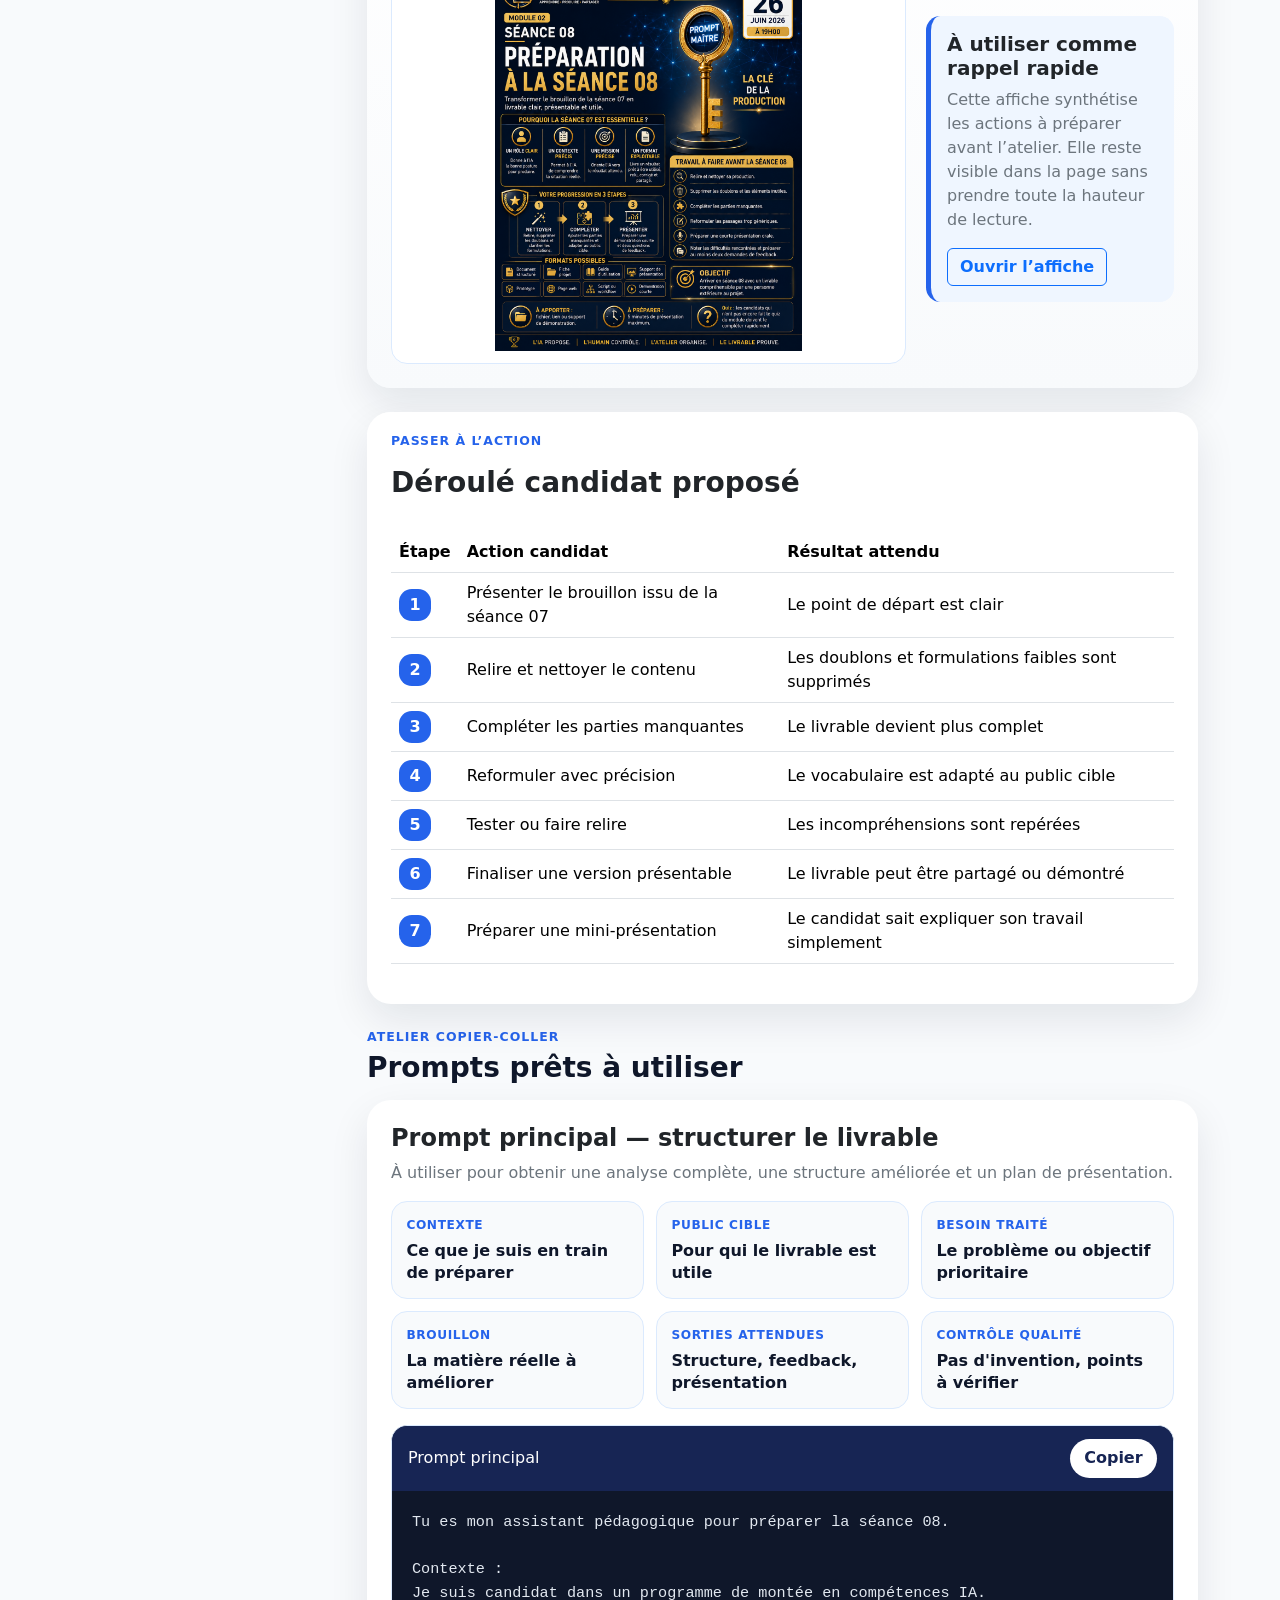
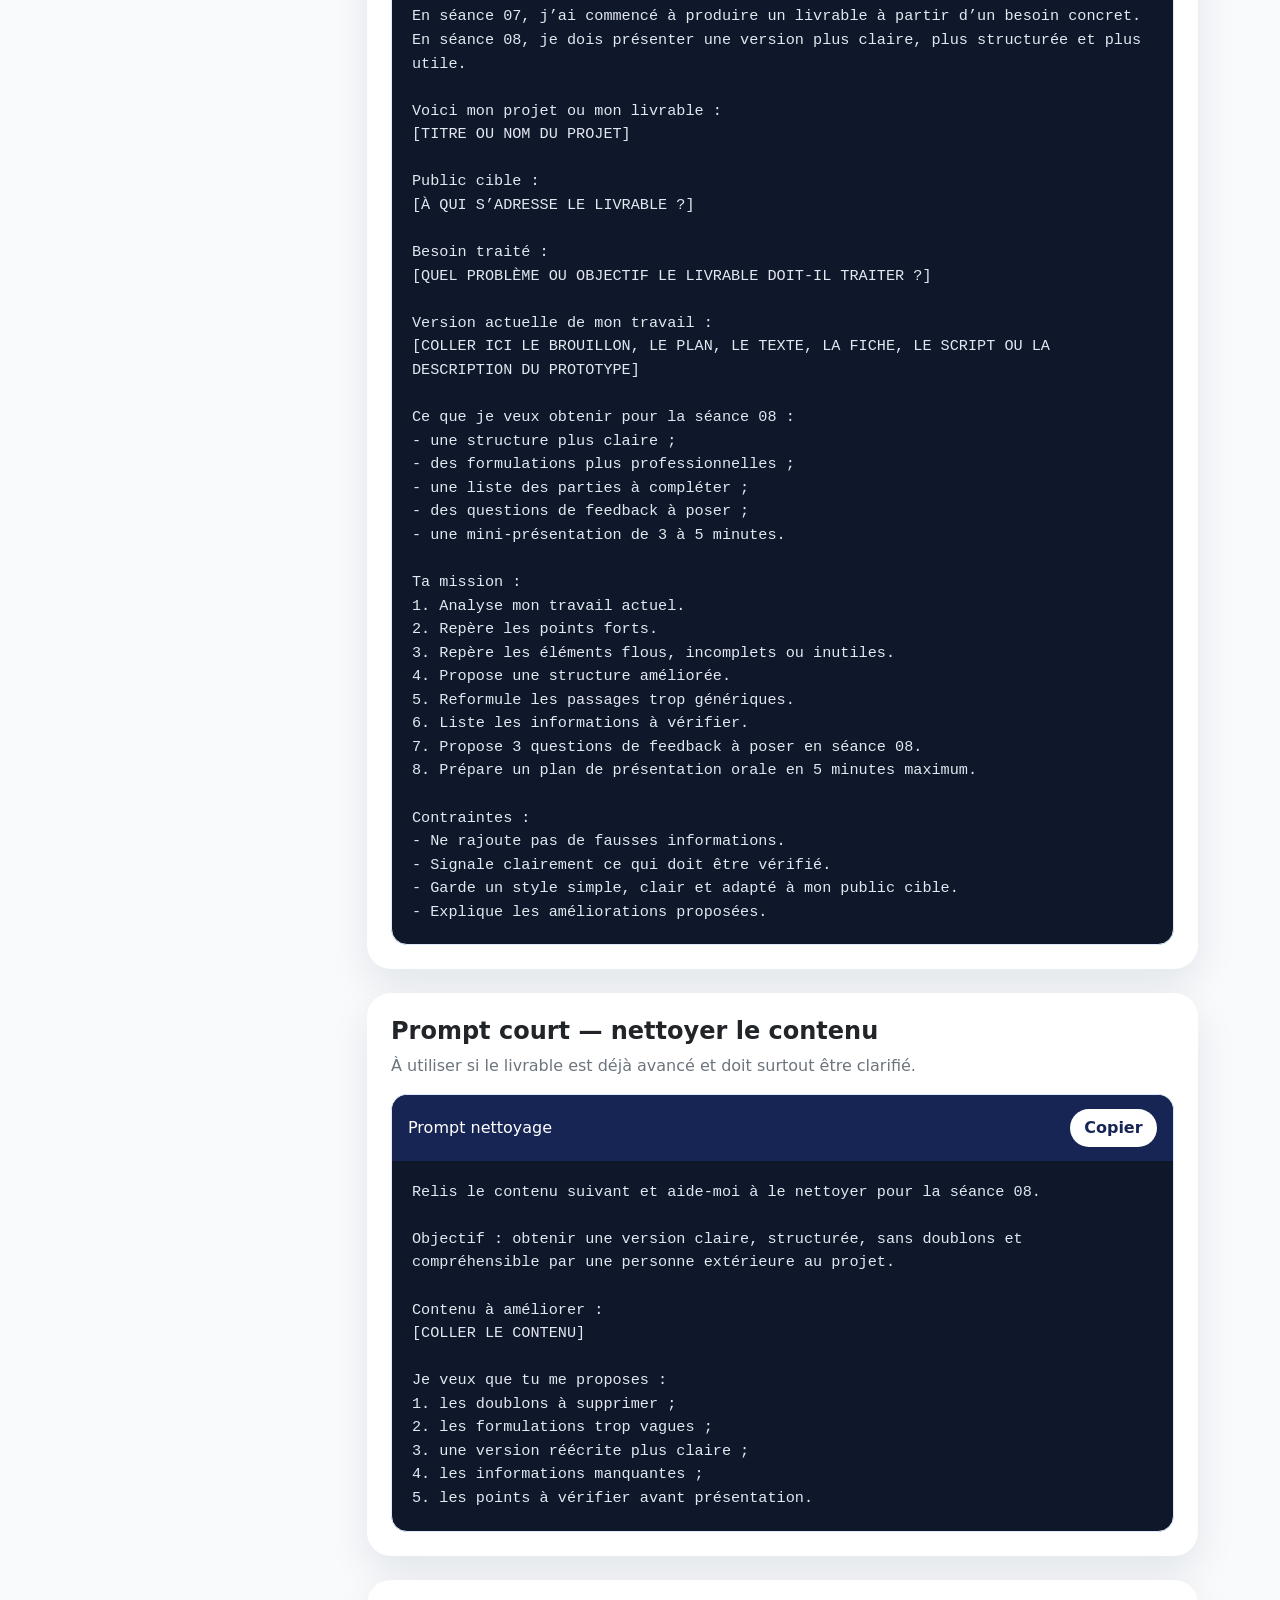
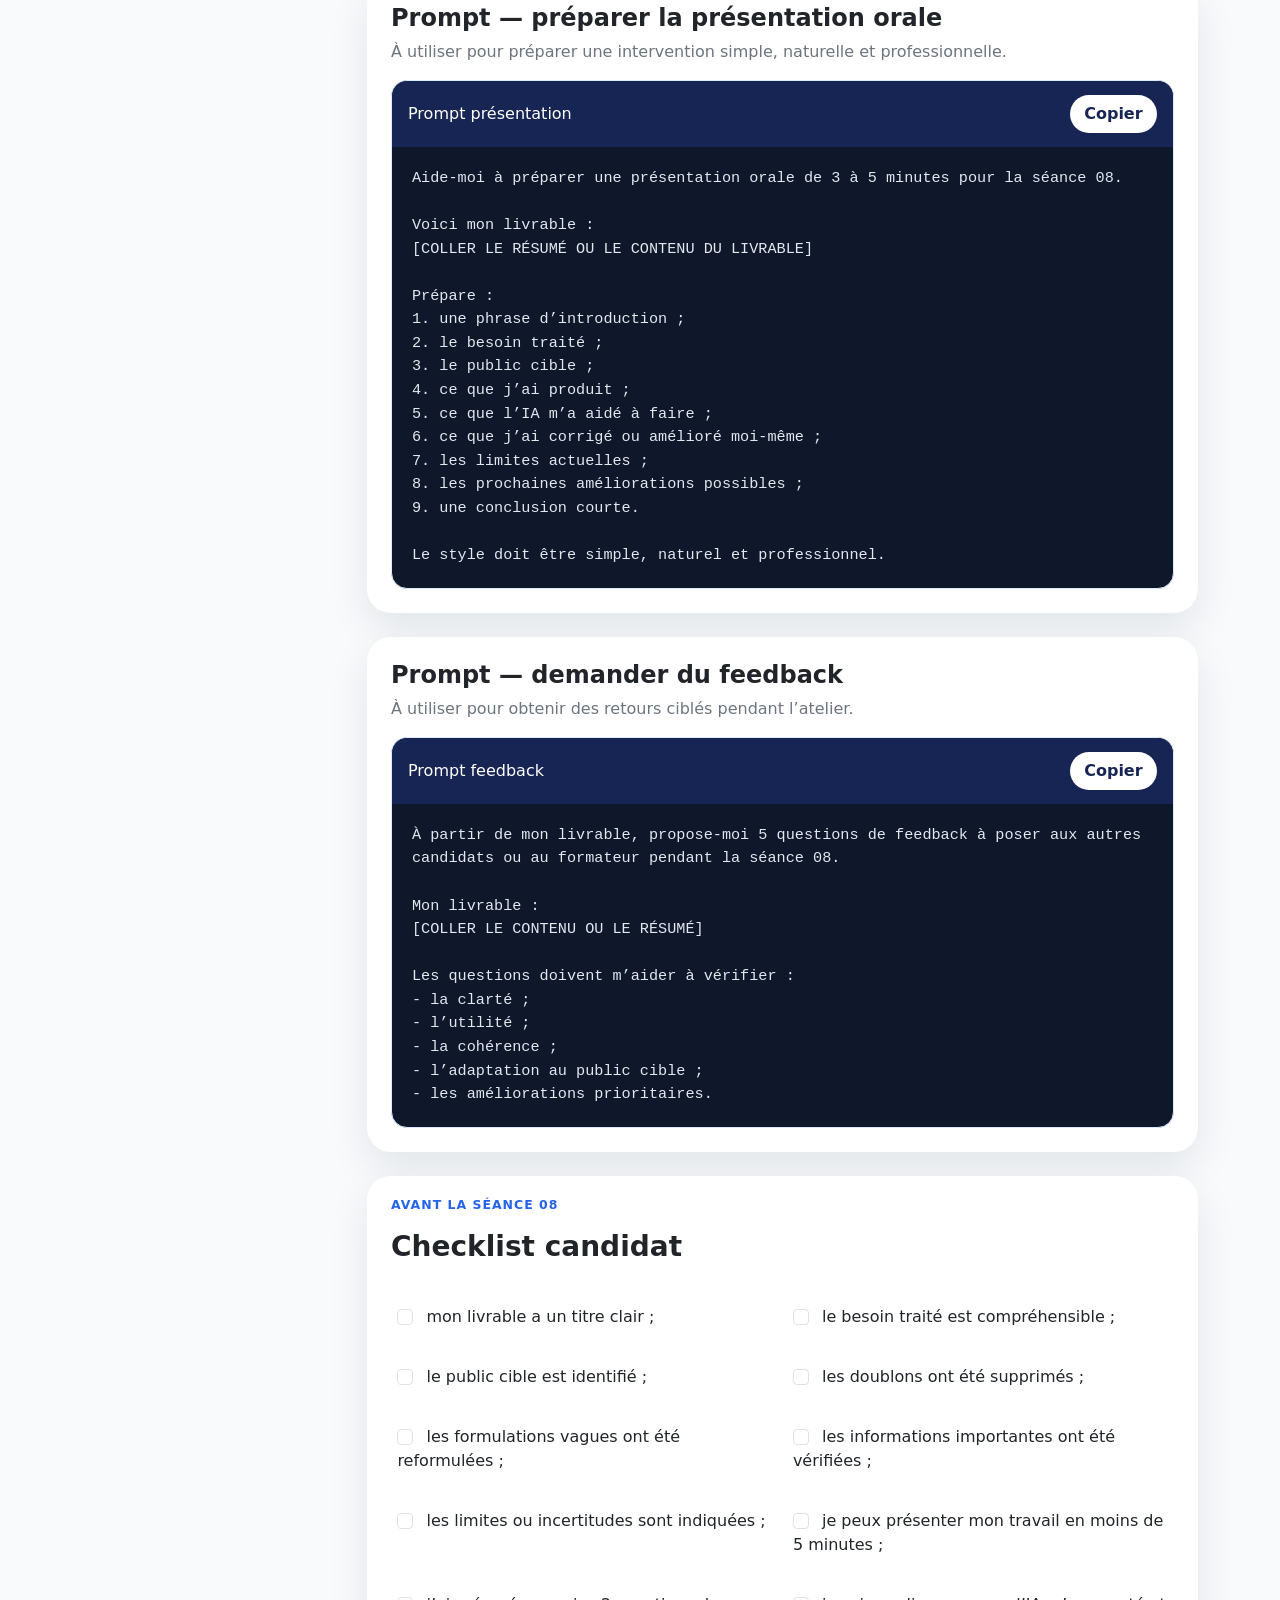
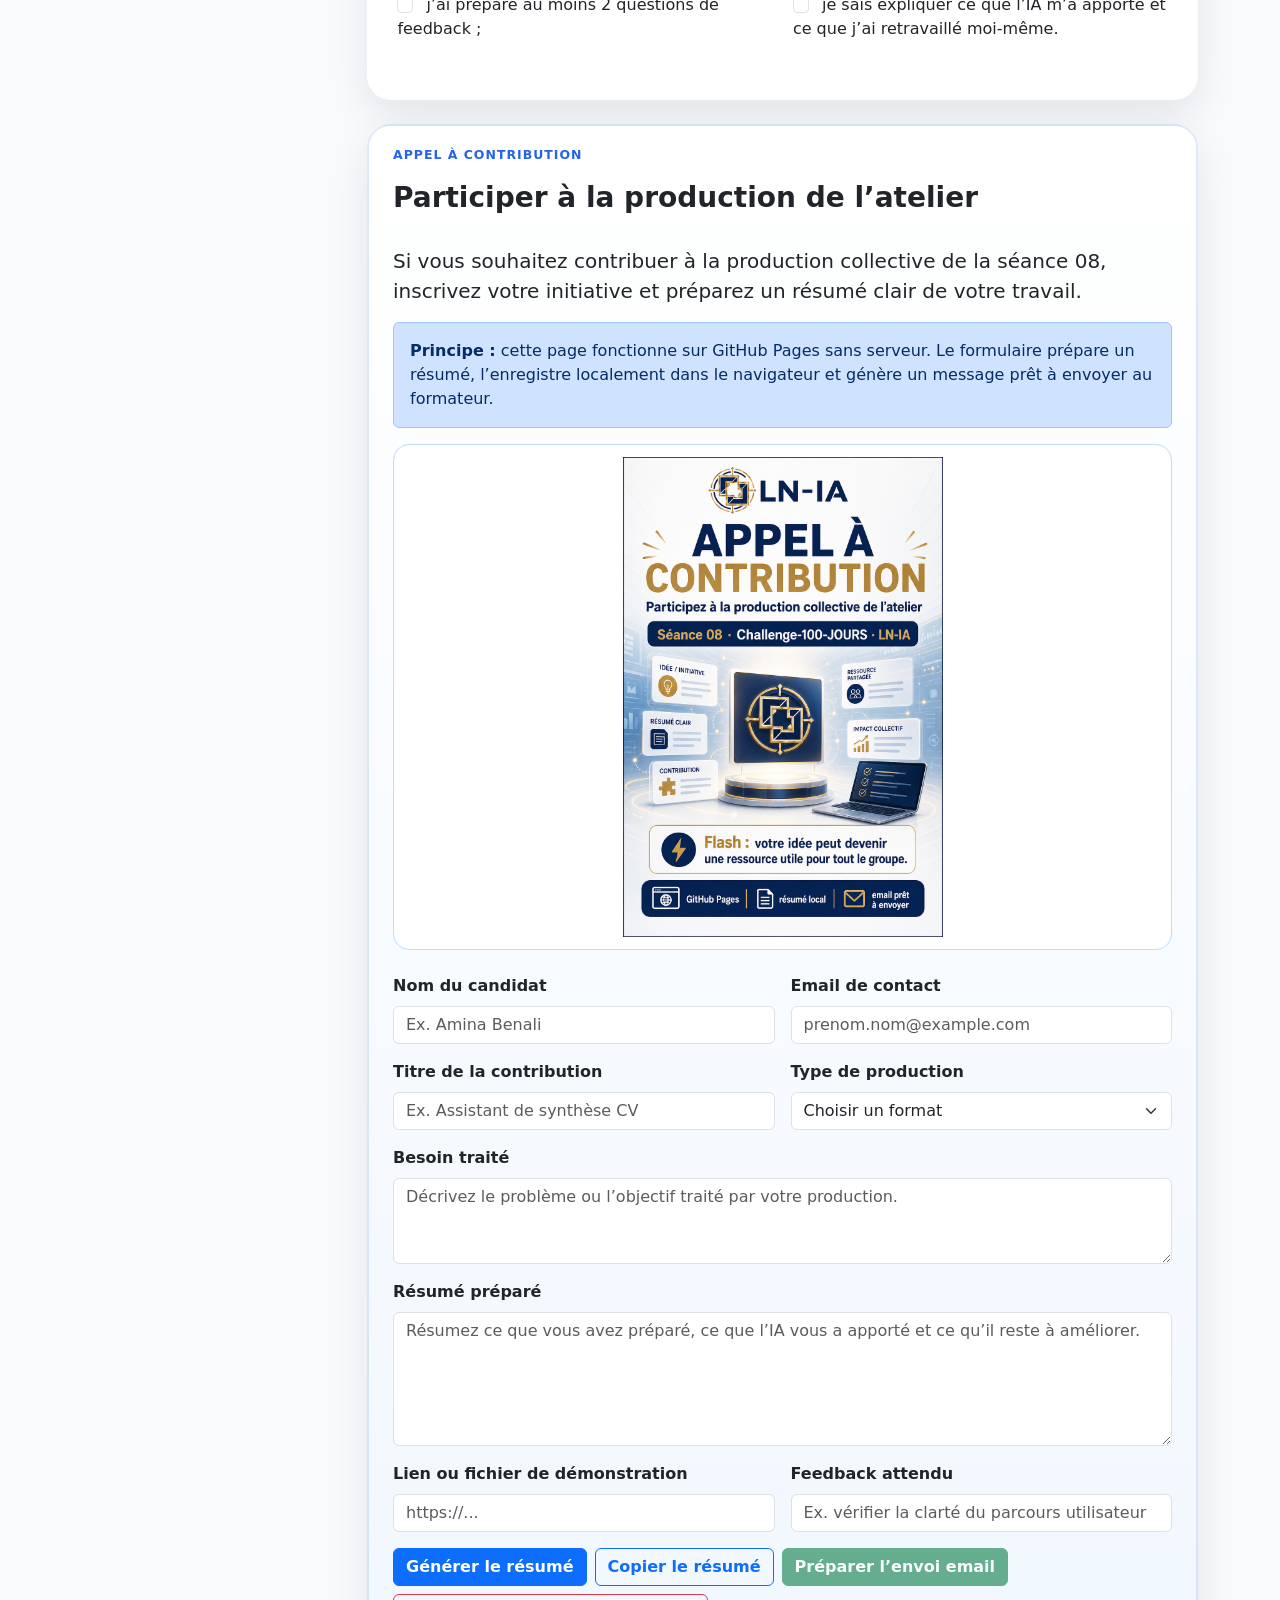
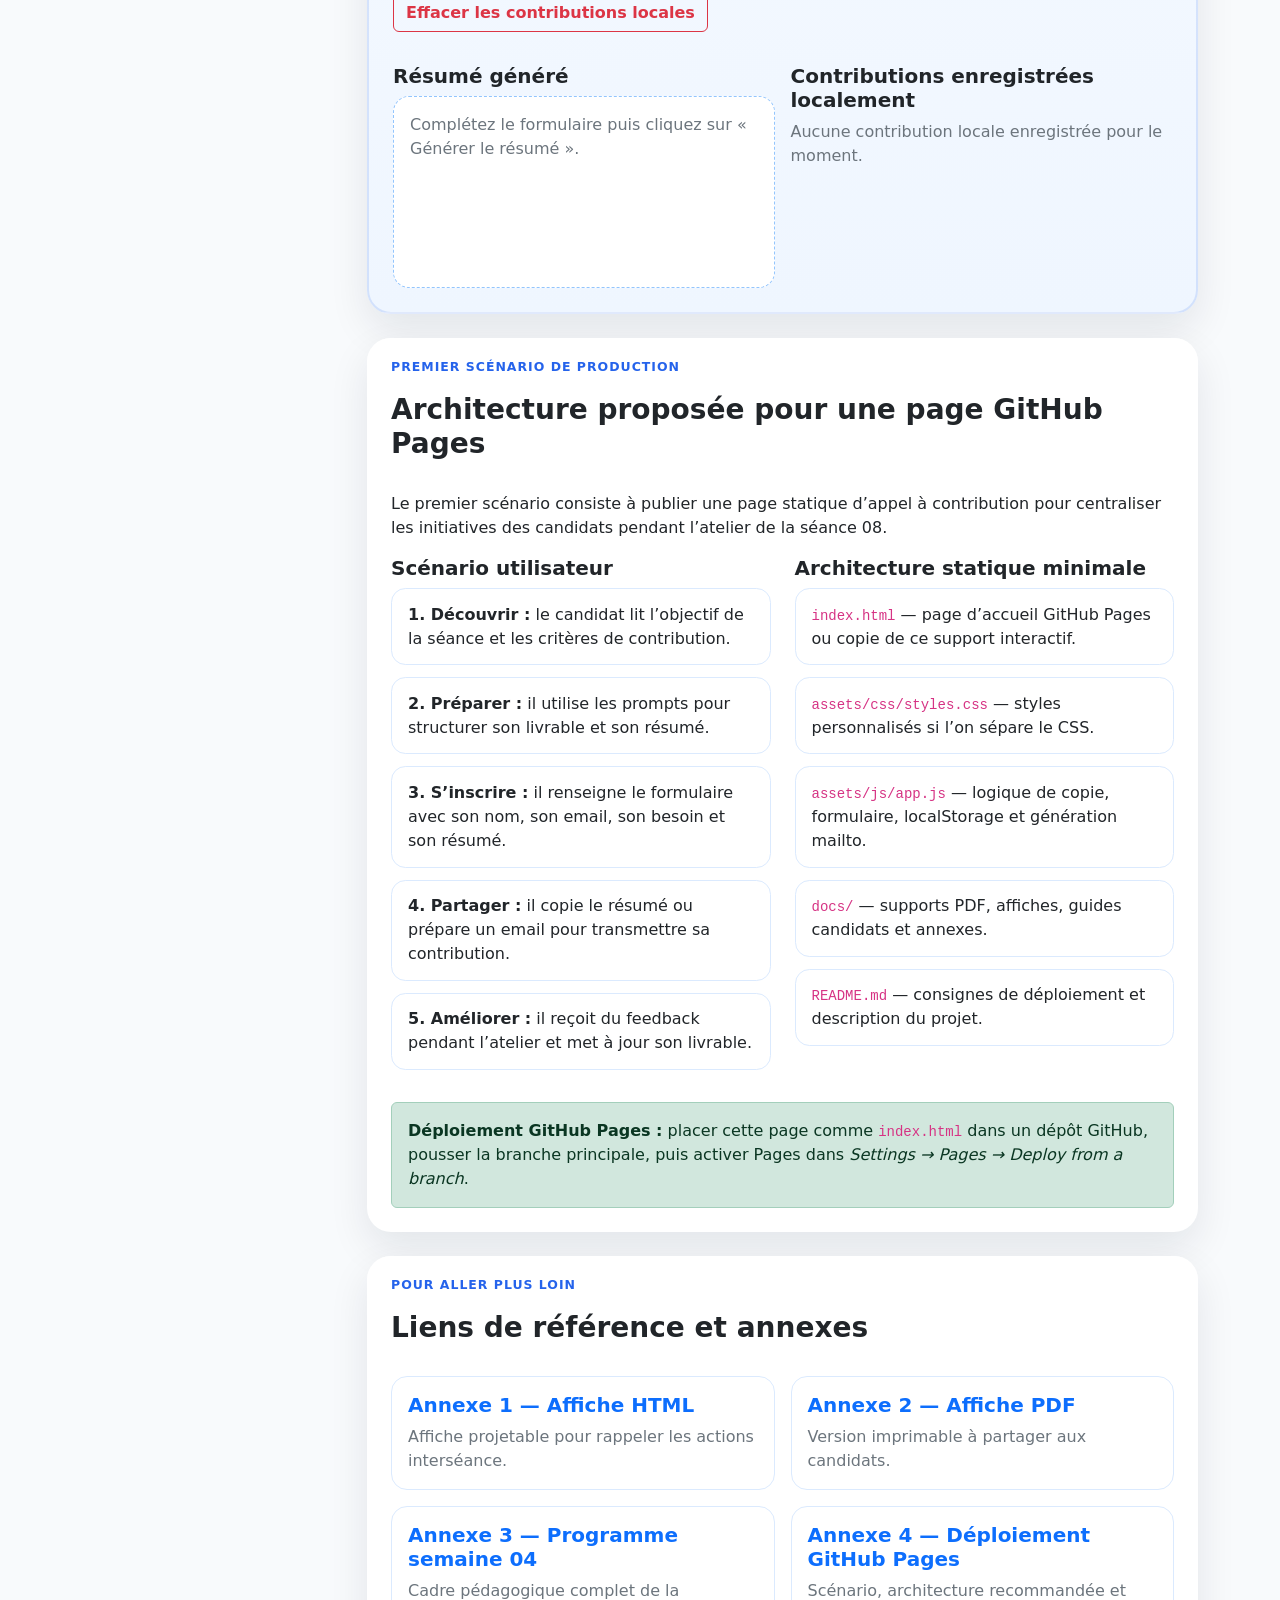
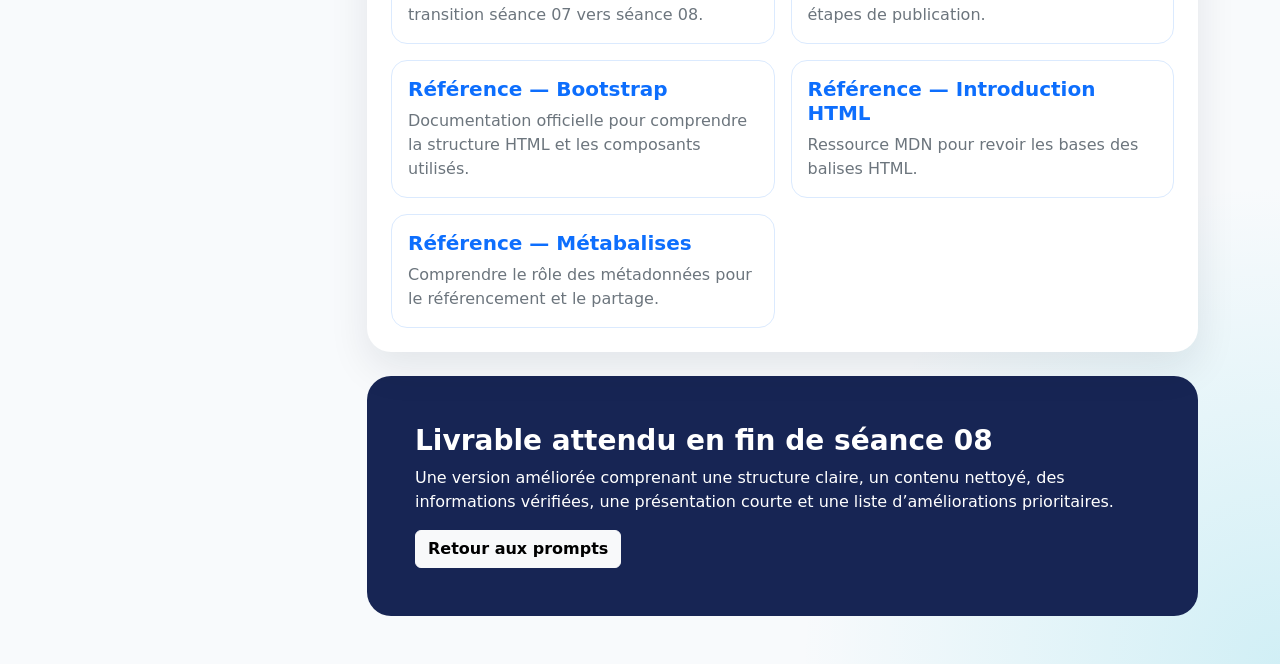
==== commit 857344ac: "Ajoute l'affiche appel a contribution" ====
--- a/site-github-pages/index.html
+++ b/site-github-pages/index.html
@@ -338,6 +338,9 @@
             <div class="alert alert-primary" role="note">
               <strong>Principe :</strong> cette page fonctionne sur GitHub Pages sans serveur. Le formulaire prépare un résumé, l’enregistre localement dans le navigateur et génère un message prêt à envoyer au formateur.
             </div>
+            <figure class="contribution-visual mb-4">
+              <img src="assets/img/appel-contribution-seance-08.png" alt="Affiche visuelle de l’appel à contribution séance 08">
+            </figure>
             <form id="contributionForm" class="row g-3">
               <div class="col-md-6">
                 <label class="form-label fw-bold" for="candidateName">Nom du candidat</label>
--- a/site-github-pages/assets/css/styles.css
+++ b/site-github-pages/assets/css/styles.css
@@ -325,6 +325,24 @@
       background: linear-gradient(180deg, #ffffff 0%, #eff6ff 100%);
     }
 
+    .contribution-visual {
+      display: grid;
+      place-items: center;
+      border: 1px solid #bfdbfe;
+      border-radius: 1rem;
+      background: #ffffff;
+      padding: 0.75rem;
+      overflow: hidden;
+    }
+
+    .contribution-visual img {
+      display: block;
+      width: 100%;
+      max-height: 30rem;
+      object-fit: contain;
+      border-radius: 0.75rem;
+    }
+
     .architecture-list li {
       padding: 0.85rem 1rem;
       border: 1px solid #dbeafe;
@@ -382,6 +400,10 @@
       .poster-frame img {
         max-height: 20rem;
       }
+
+      .contribution-visual img {
+        max-height: 24rem;
+      }
     }
 
     @media (max-width: 575.98px) {
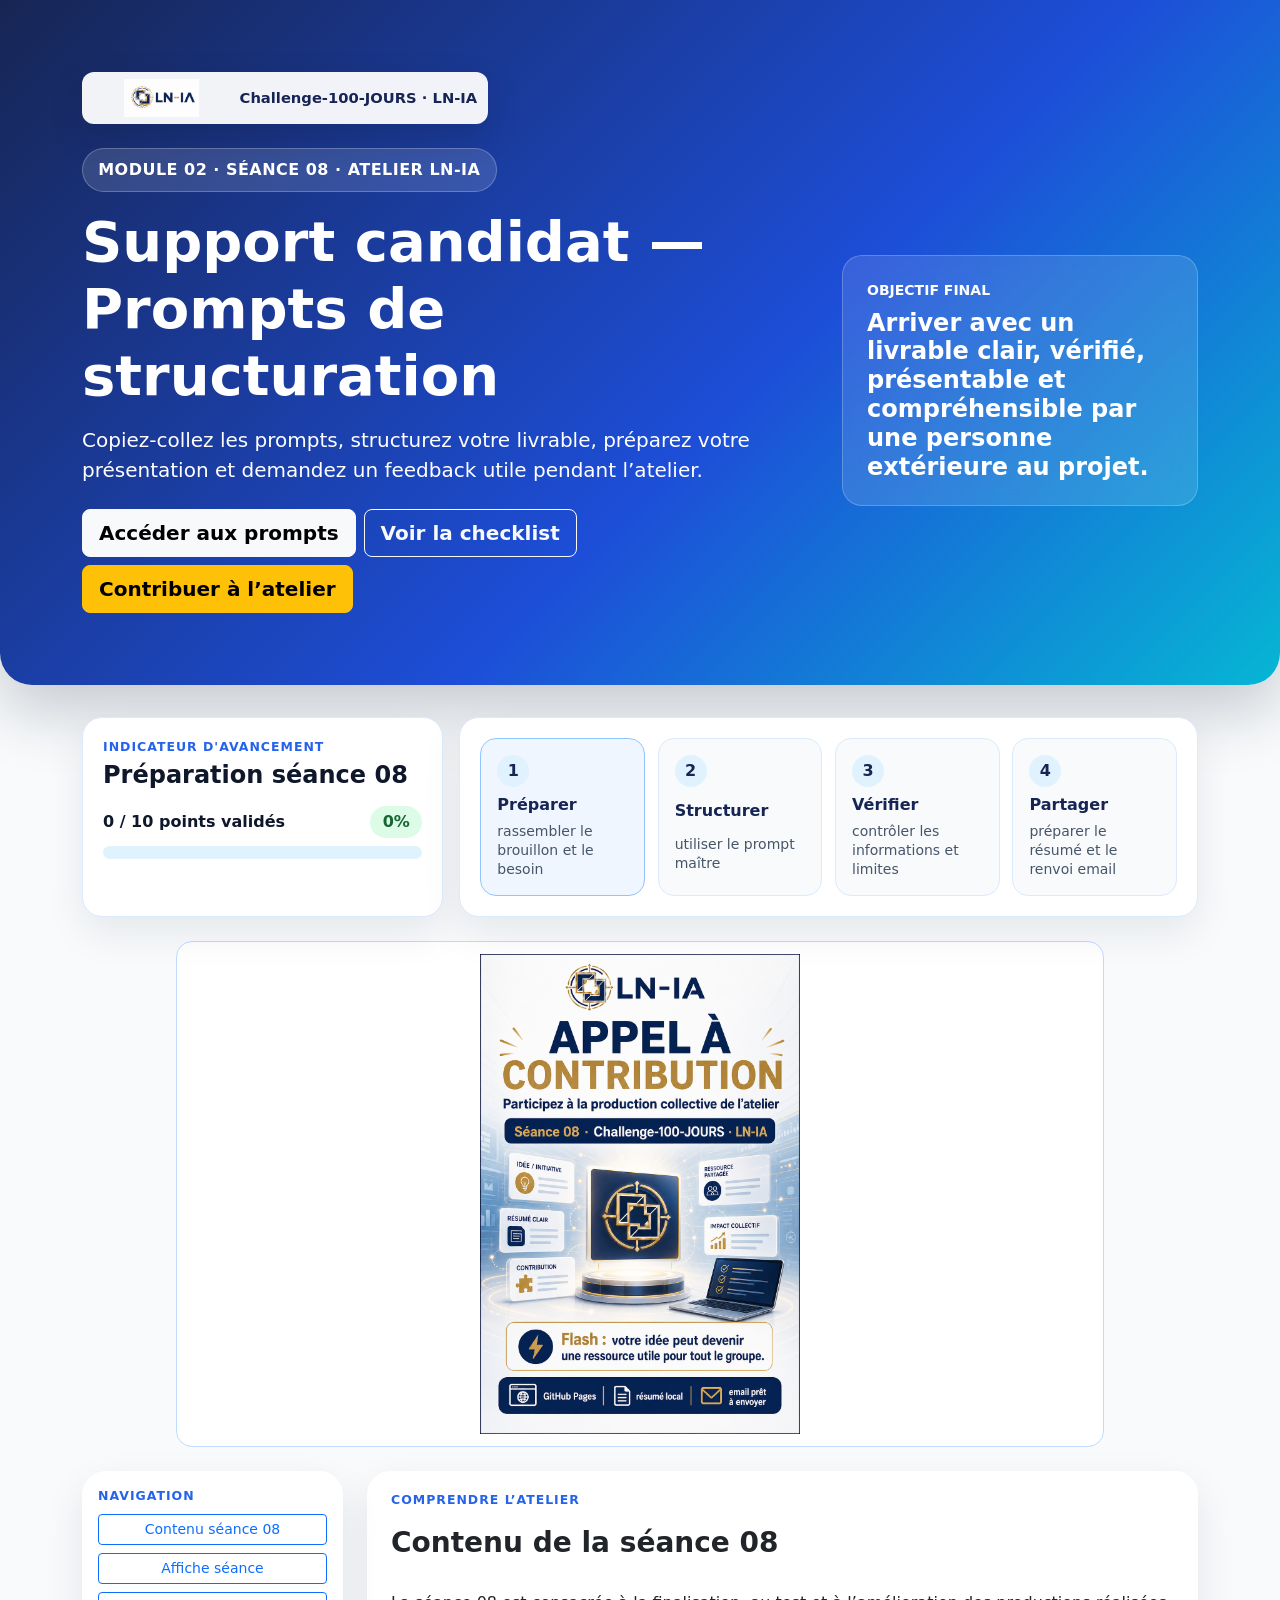
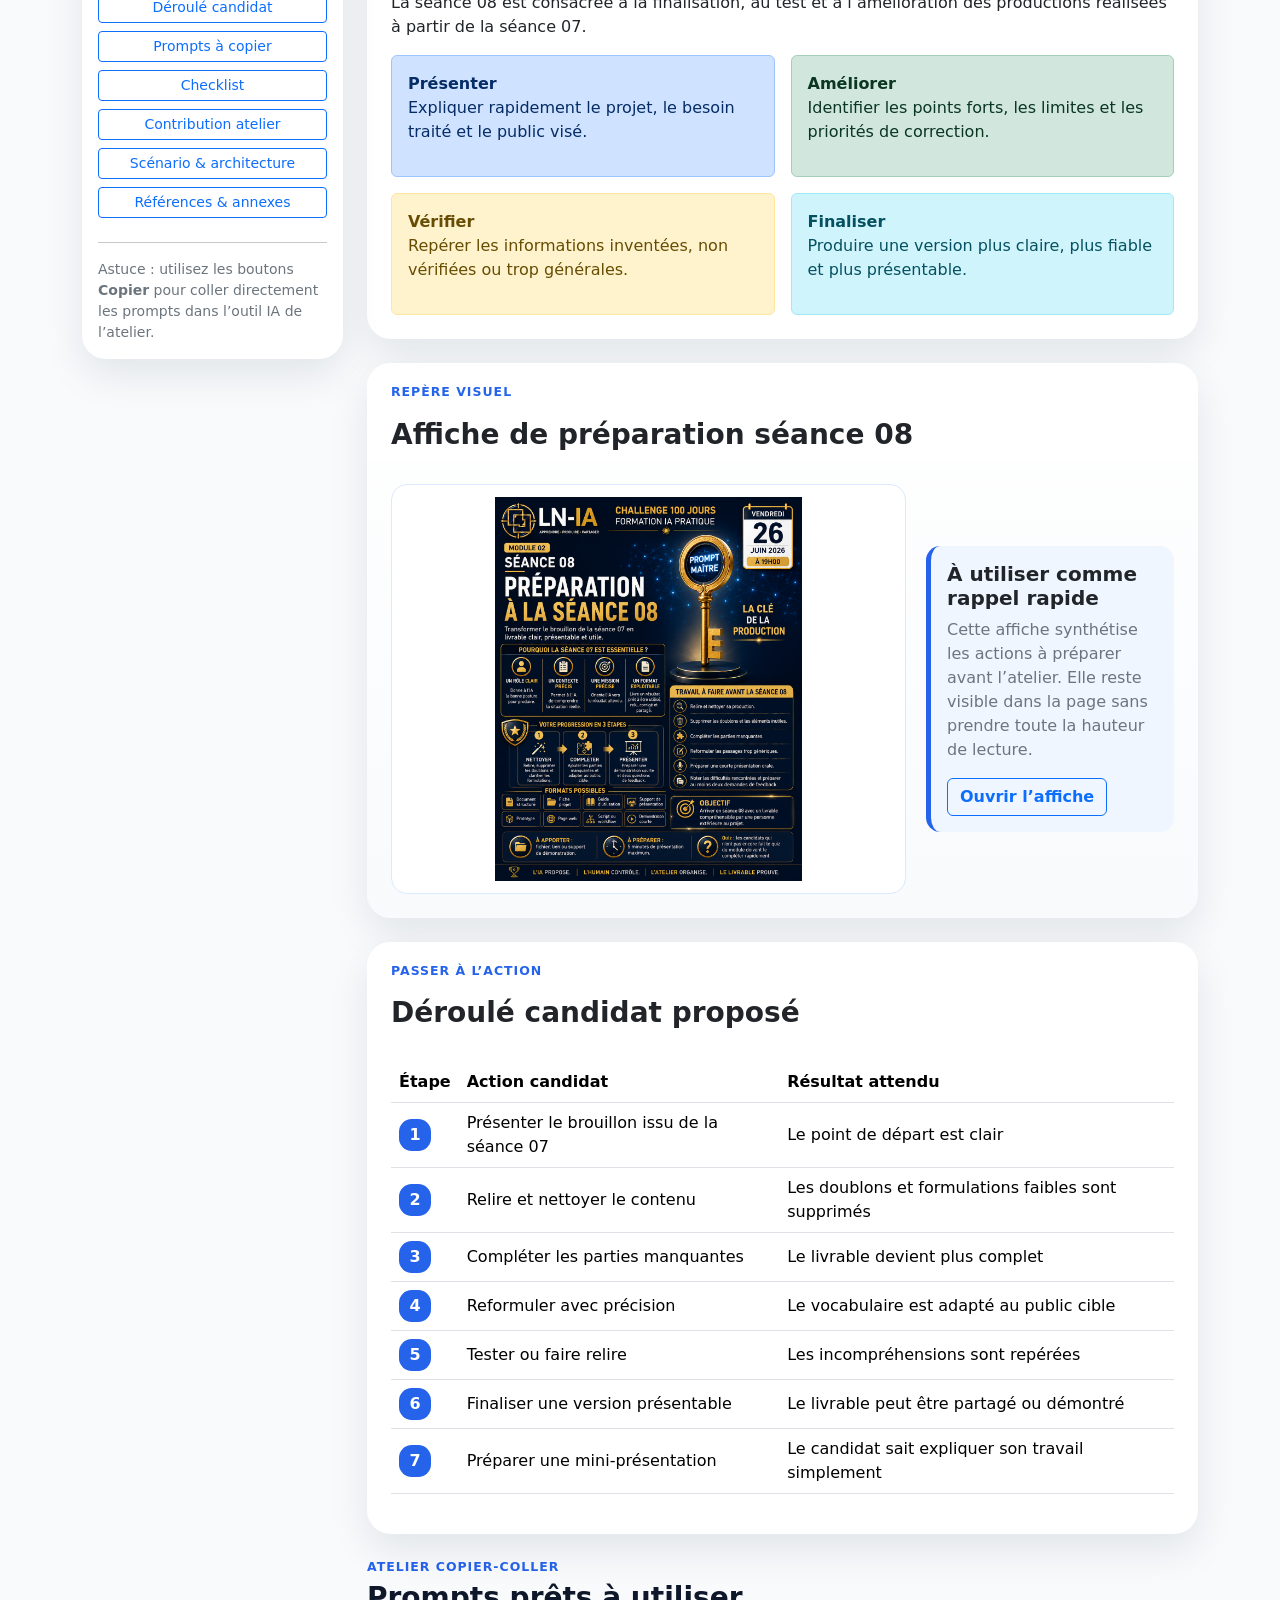
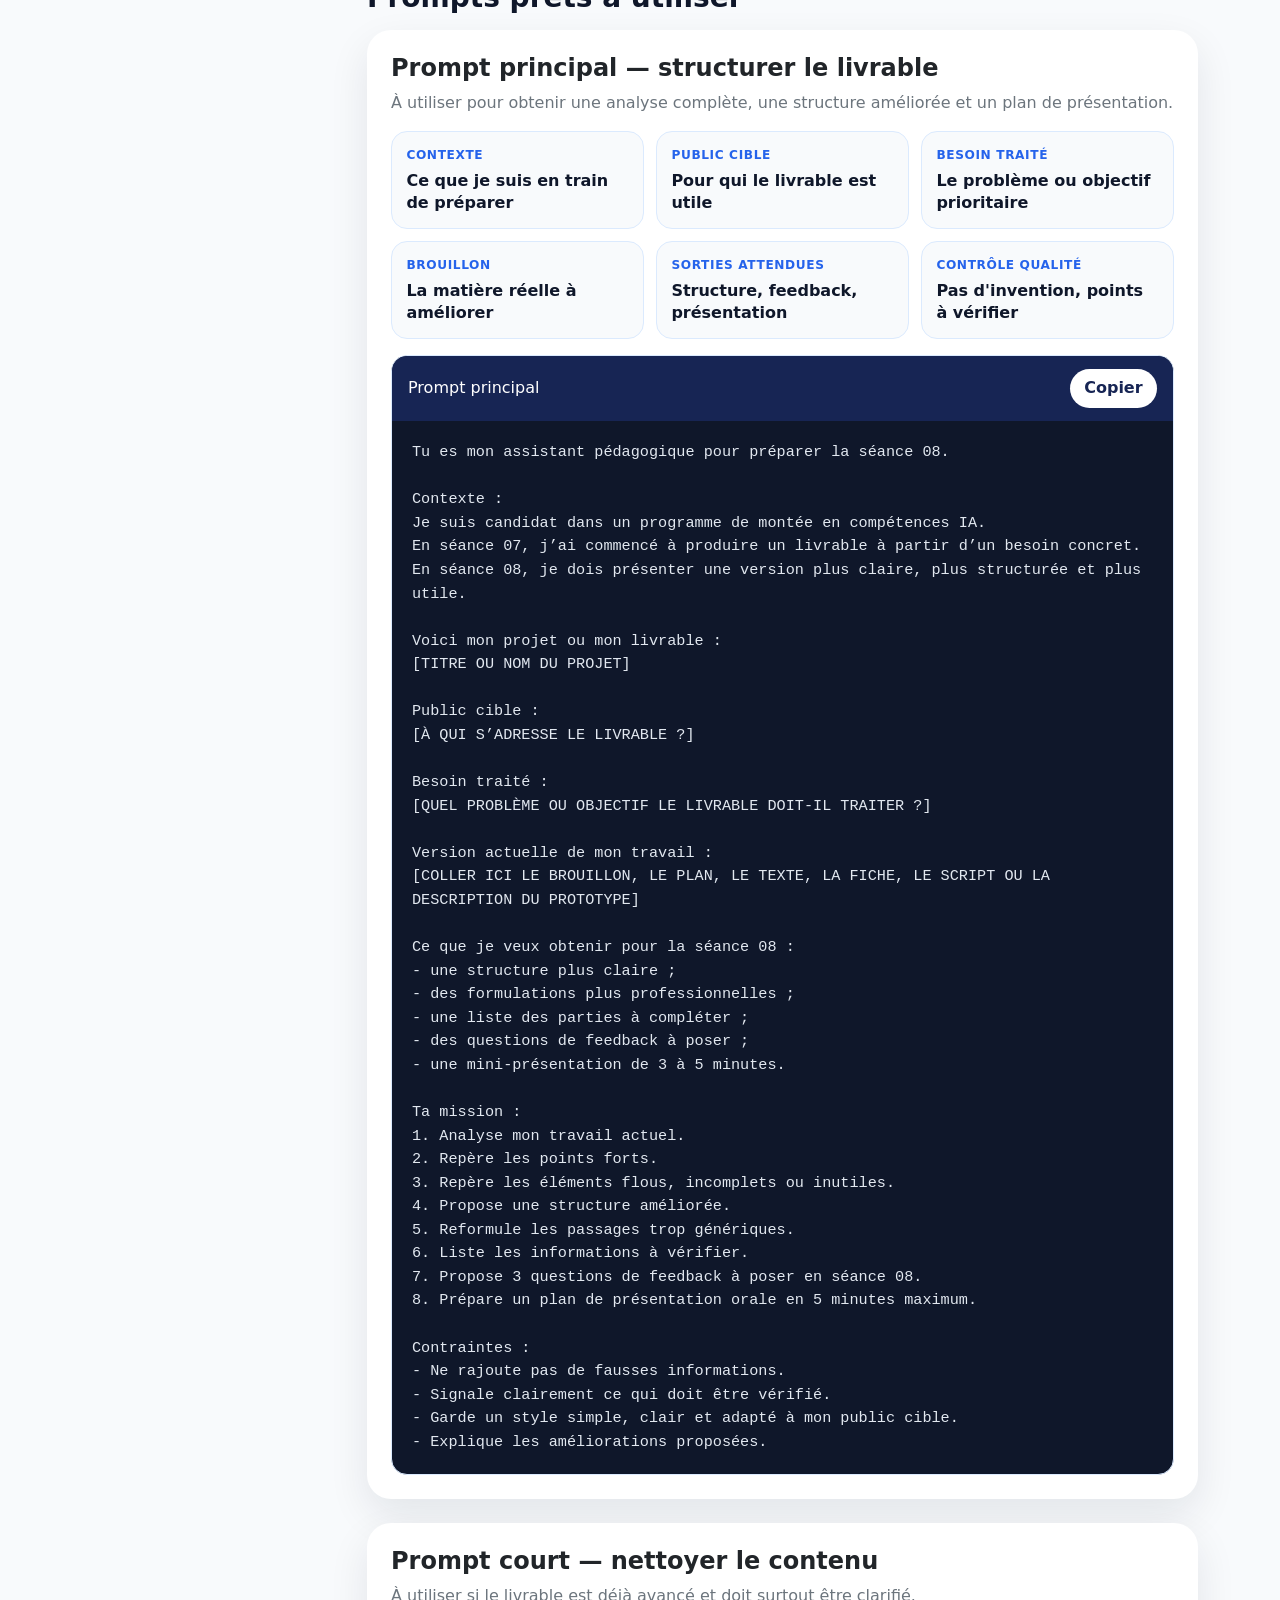
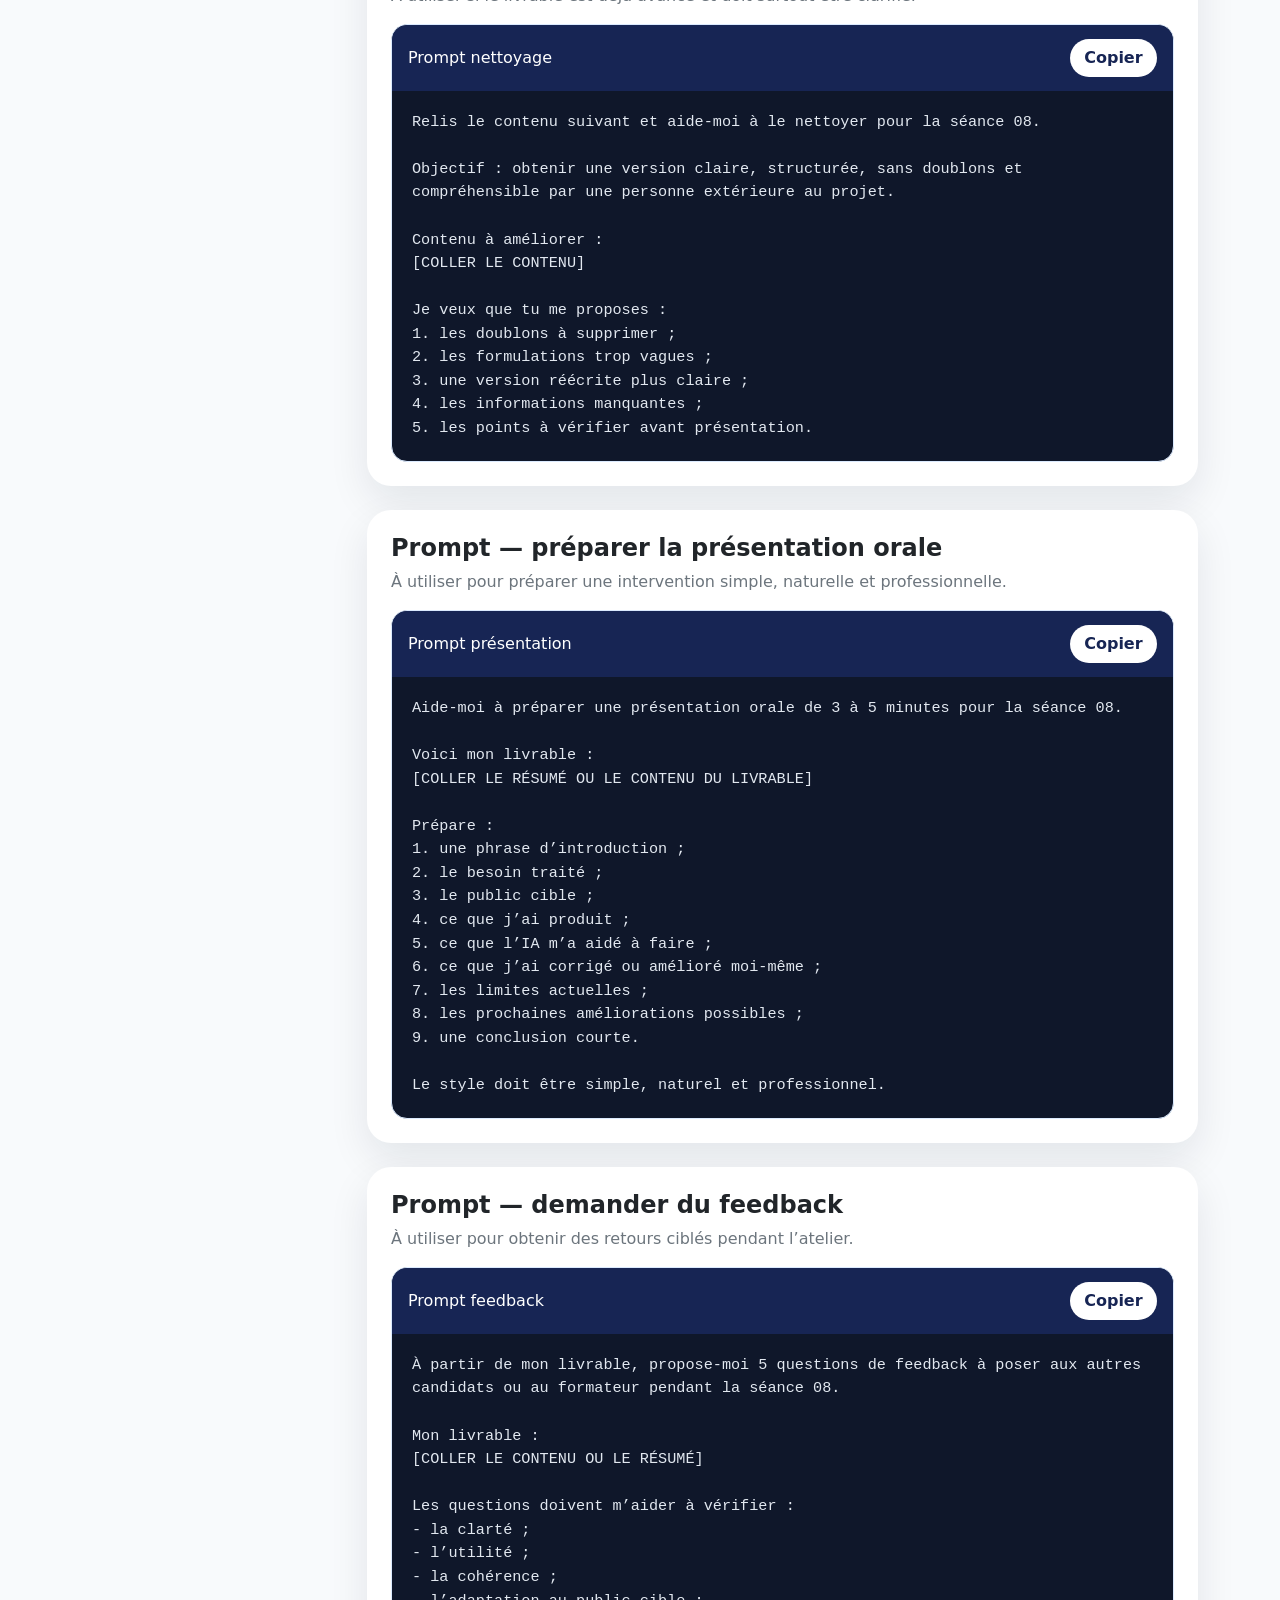
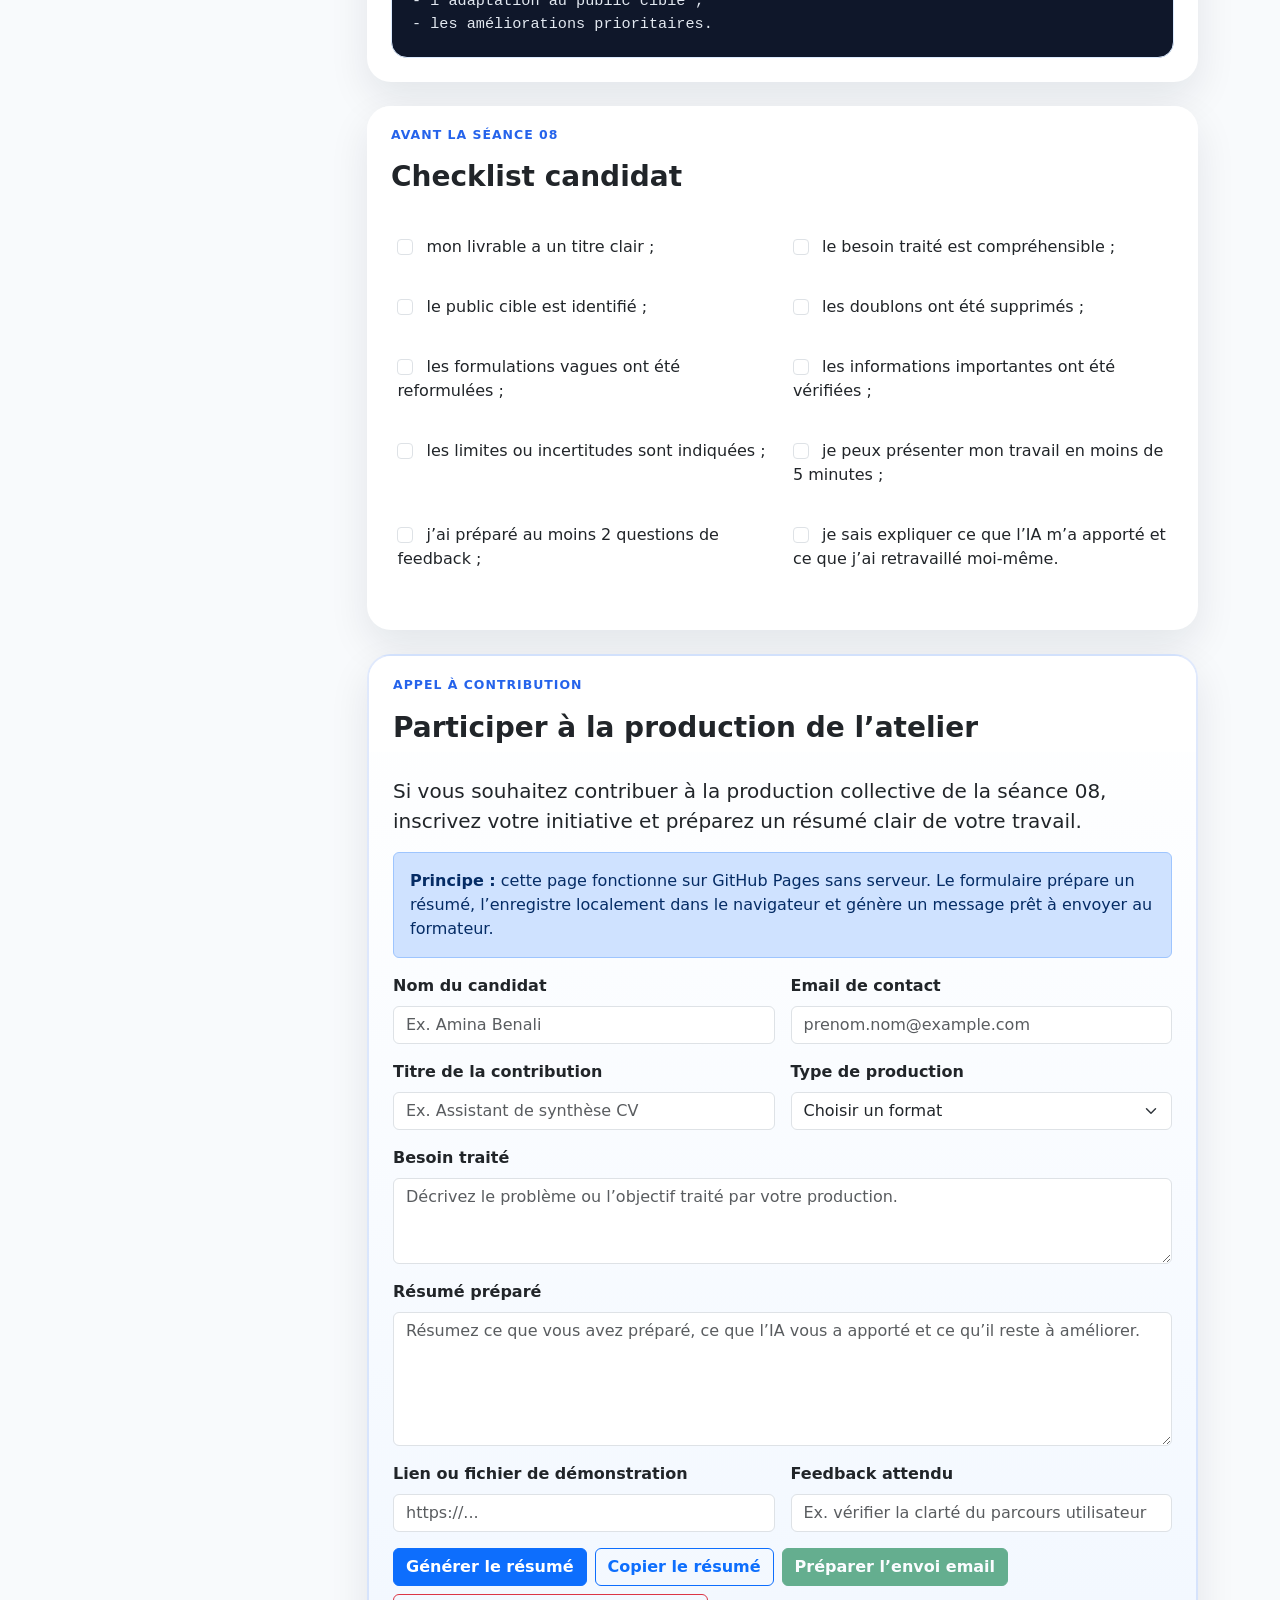
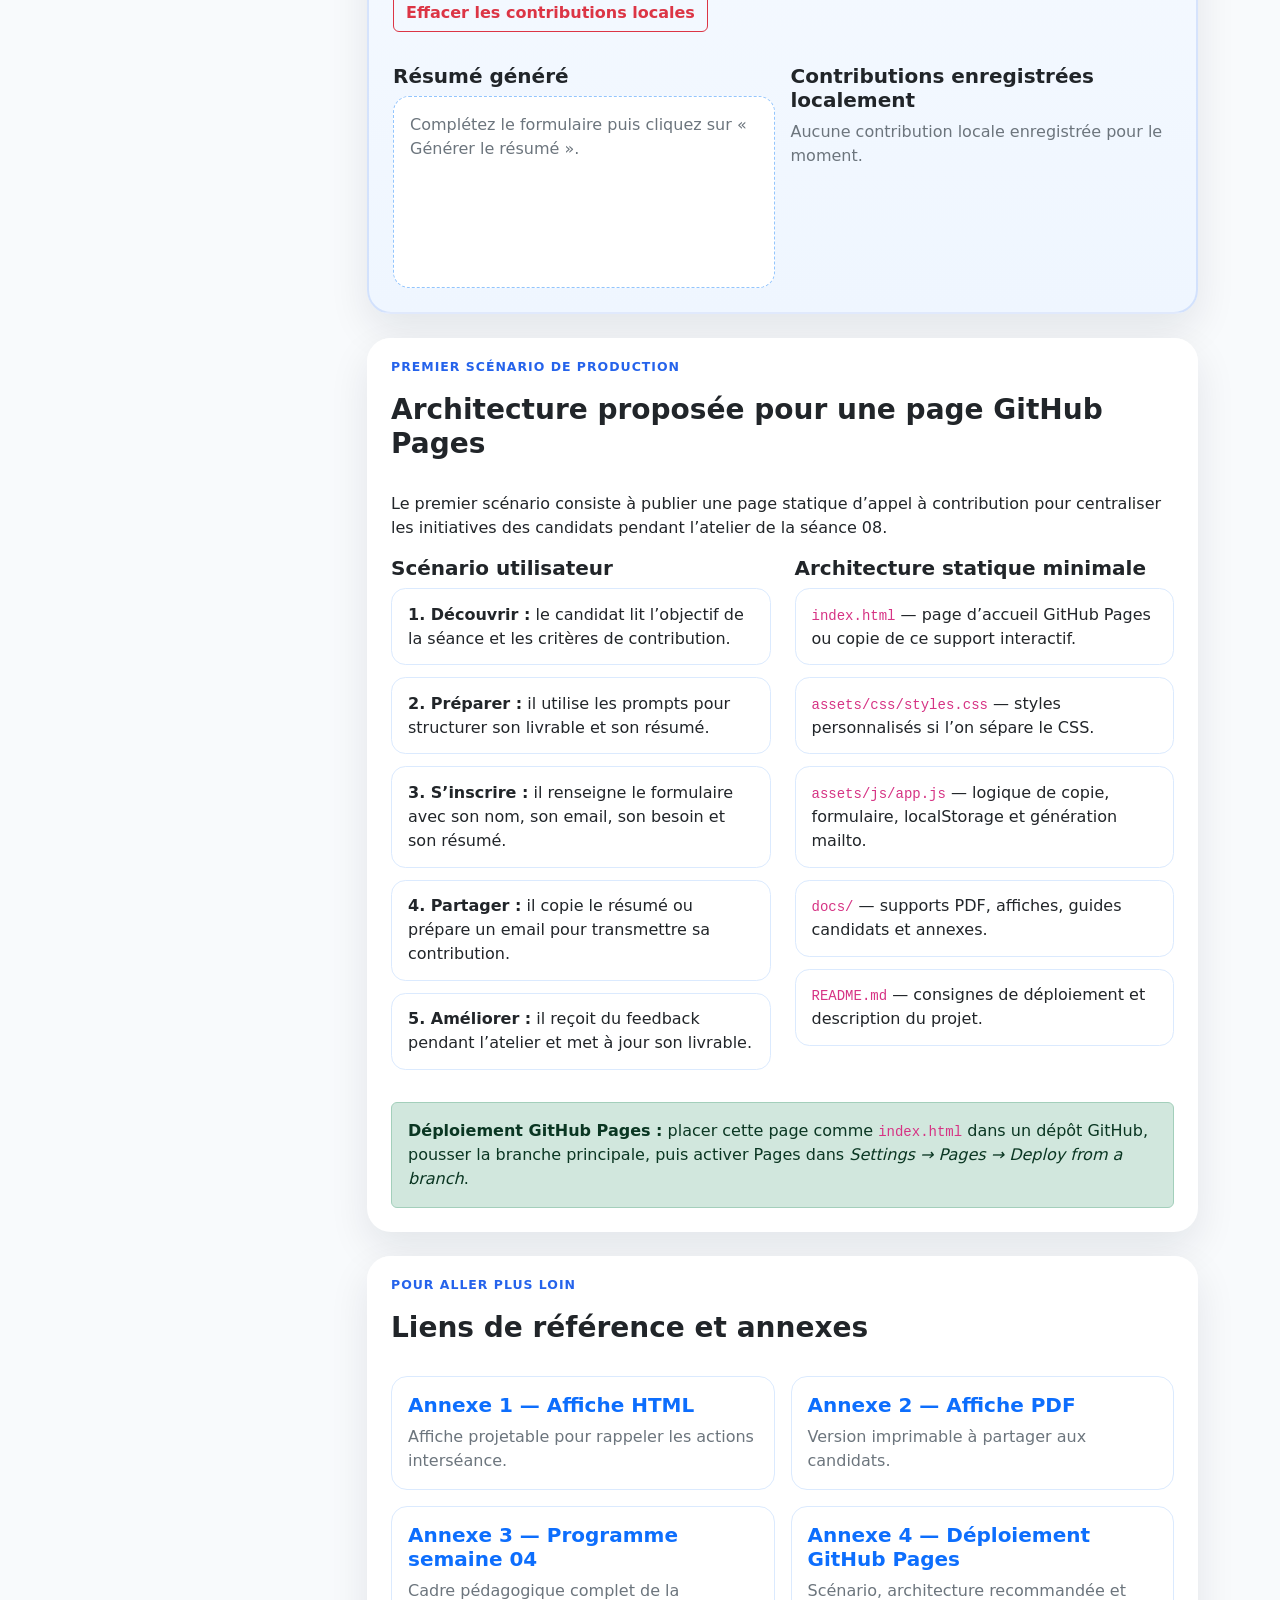
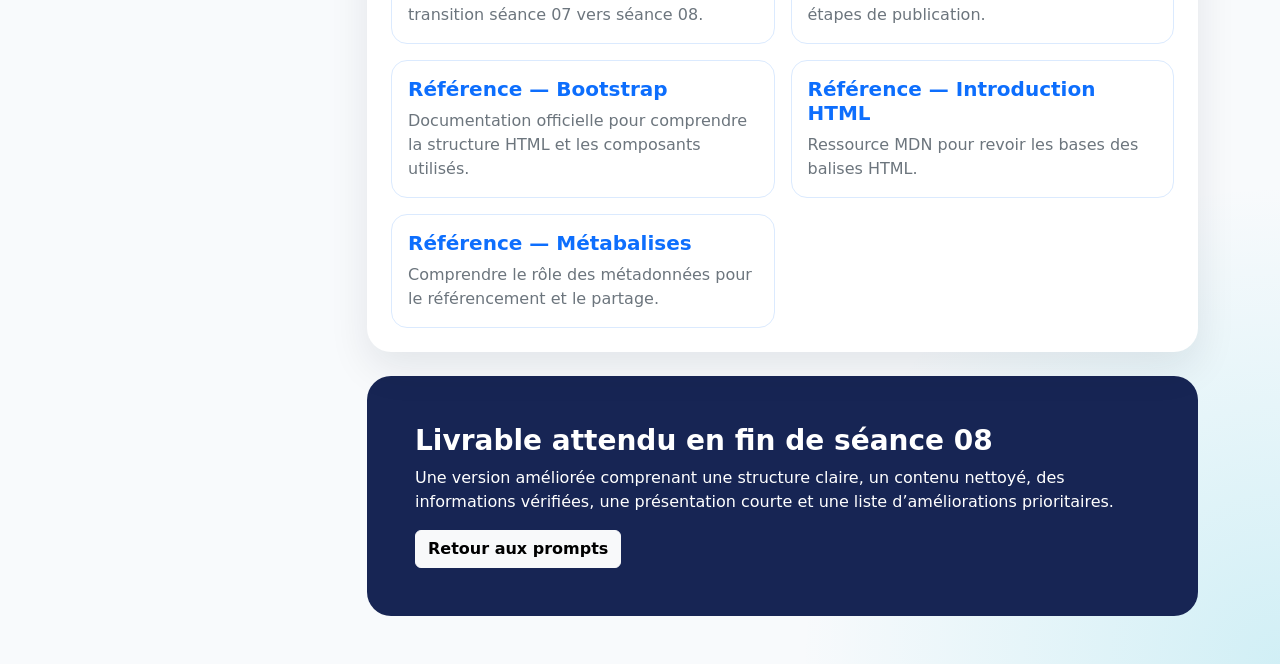
==== commit 039a1bce: "Place l'affiche en introduction" ====
--- a/site-github-pages/index.html
+++ b/site-github-pages/index.html
@@ -89,6 +89,12 @@
       </div>
     </section>
 
+    <section class="intro-contribution mb-4" aria-label="Introduction appel à contribution">
+      <figure class="contribution-visual mb-0">
+        <img src="assets/img/appel-contribution-seance-08.png" alt="Affiche visuelle de l’appel à contribution séance 08">
+      </figure>
+    </section>
+
     <div class="row g-4">
       <aside class="col-lg-3">
         <nav class="sticky-nav card section-card p-3" aria-label="Navigation du support">
@@ -338,9 +344,6 @@
             <div class="alert alert-primary" role="note">
               <strong>Principe :</strong> cette page fonctionne sur GitHub Pages sans serveur. Le formulaire prépare un résumé, l’enregistre localement dans le navigateur et génère un message prêt à envoyer au formateur.
             </div>
-            <figure class="contribution-visual mb-4">
-              <img src="assets/img/appel-contribution-seance-08.png" alt="Affiche visuelle de l’appel à contribution séance 08">
-            </figure>
             <form id="contributionForm" class="row g-3">
               <div class="col-md-6">
                 <label class="form-label fw-bold" for="candidateName">Nom du candidat</label>
--- a/site-github-pages/assets/css/styles.css
+++ b/site-github-pages/assets/css/styles.css
@@ -325,6 +325,11 @@
       background: linear-gradient(180deg, #ffffff 0%, #eff6ff 100%);
     }
 
+    .intro-contribution {
+      max-width: 58rem;
+      margin-inline: auto;
+    }
+
     .contribution-visual {
       display: grid;
       place-items: center;
